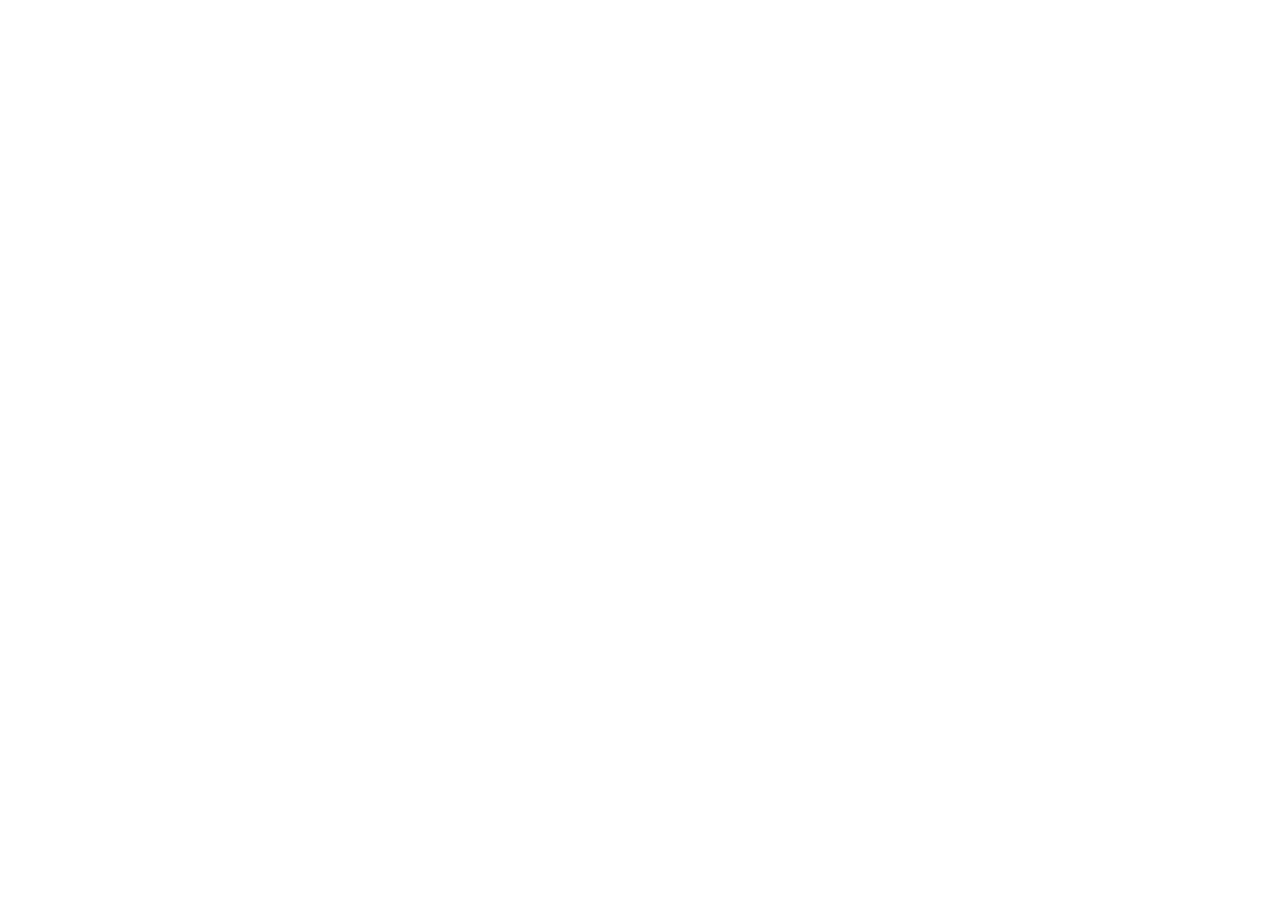
==== index.html @ 39fc7c03 "new site - phase 1" ====
<!DOCTYPE html>
<html>
<head>
  <!--
    If you are serving your web app in a path other than the root, change the
    href value below to reflect the base path you are serving from.

    The path provided below has to start and end with a slash "/" in order for
    it to work correctly.

    For more details:
    * https://developer.mozilla.org/en-US/docs/Web/HTML/Element/base

    This is a placeholder for base href that will be replaced by the value of
    the `--base-href` argument provided to `flutter build`.
  -->
  <base href="/">

  <meta charset="UTF-8">
  <meta content="IE=Edge" http-equiv="X-UA-Compatible">
  <meta name="description" content="A new Flutter project.">

  <!-- iOS meta tags & icons -->
  <meta name="apple-mobile-web-app-capable" content="yes">
  <meta name="apple-mobile-web-app-status-bar-style" content="black">
  <meta name="apple-mobile-web-app-title" content="portfolio_web">
  <link rel="apple-touch-icon" href="icons/Icon-192.png">

  <!-- Favicon -->
  <link rel="icon" type="image/png" href="favicon.png"/>

  <title>portfolio_web</title>
  <link rel="manifest" href="manifest.json">
</head>
<body>
  <script src="flutter_bootstrap.js" async></script>
</body>
</html>
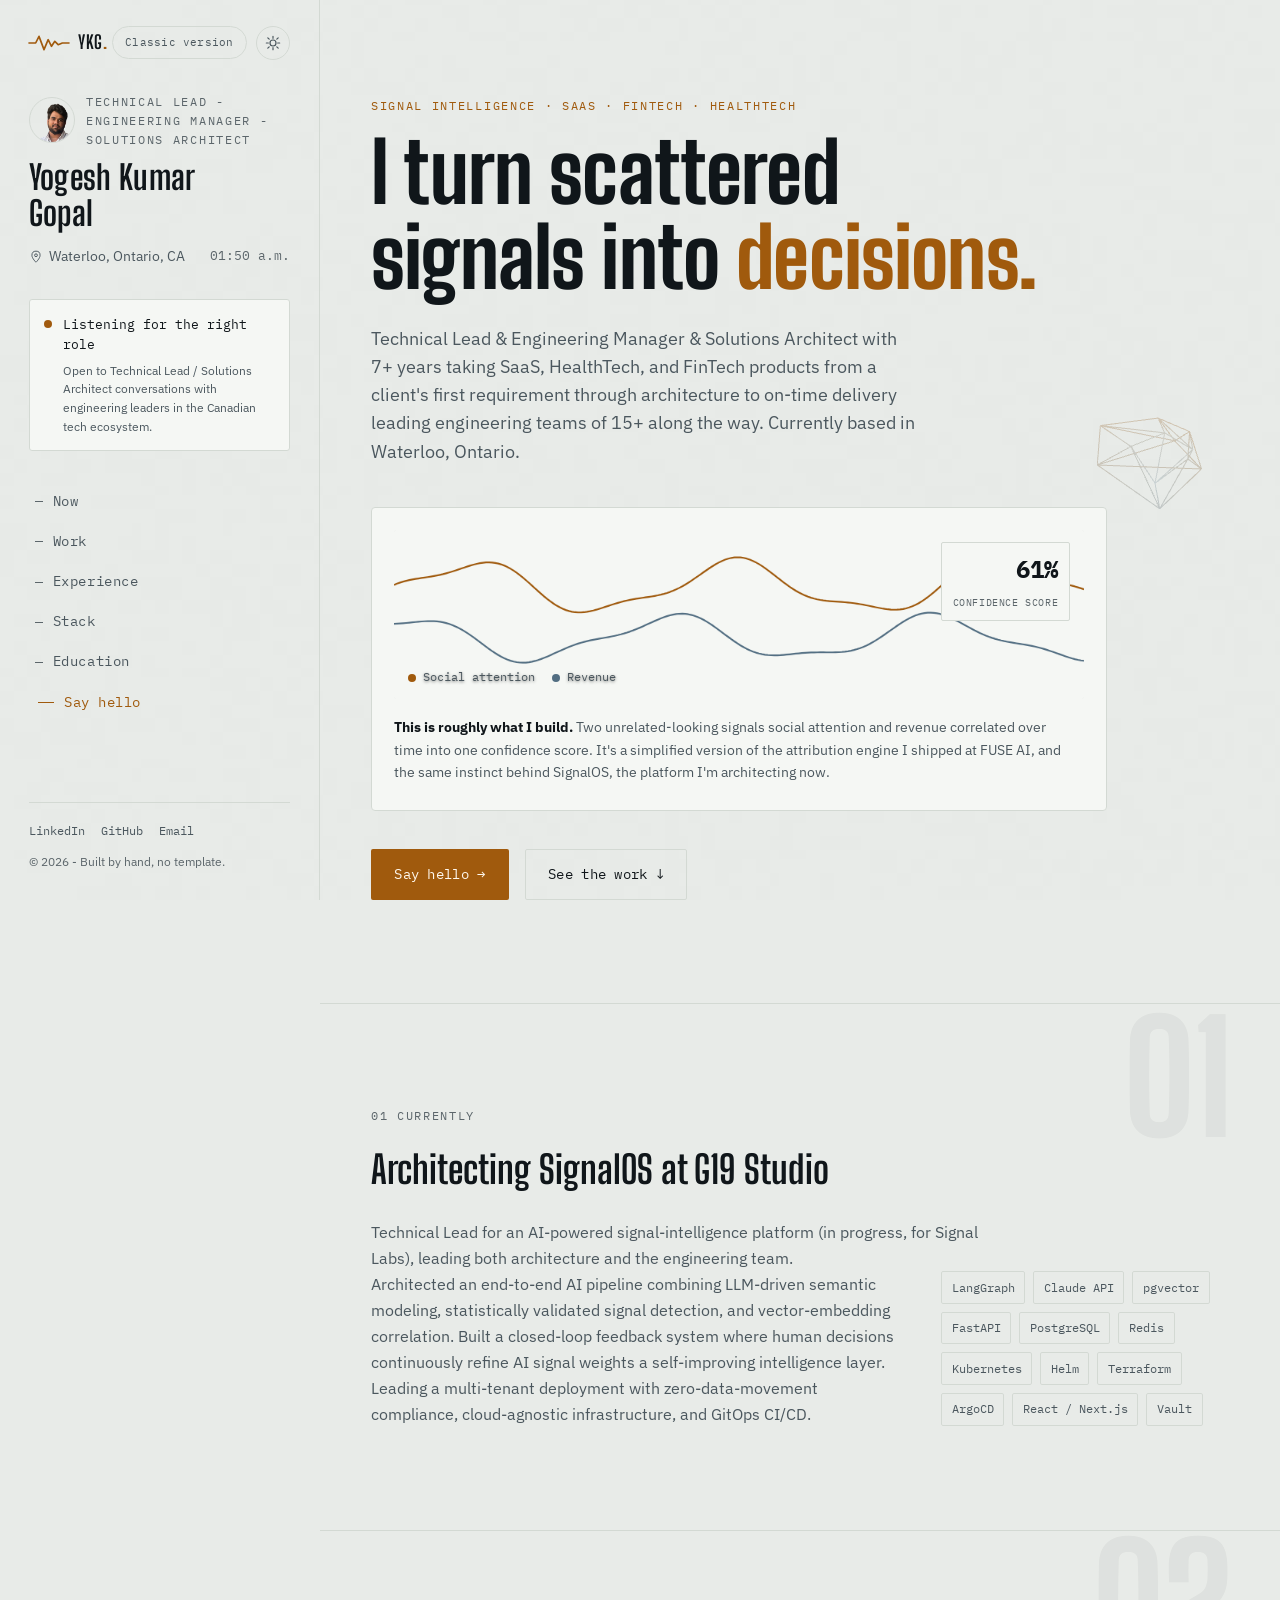
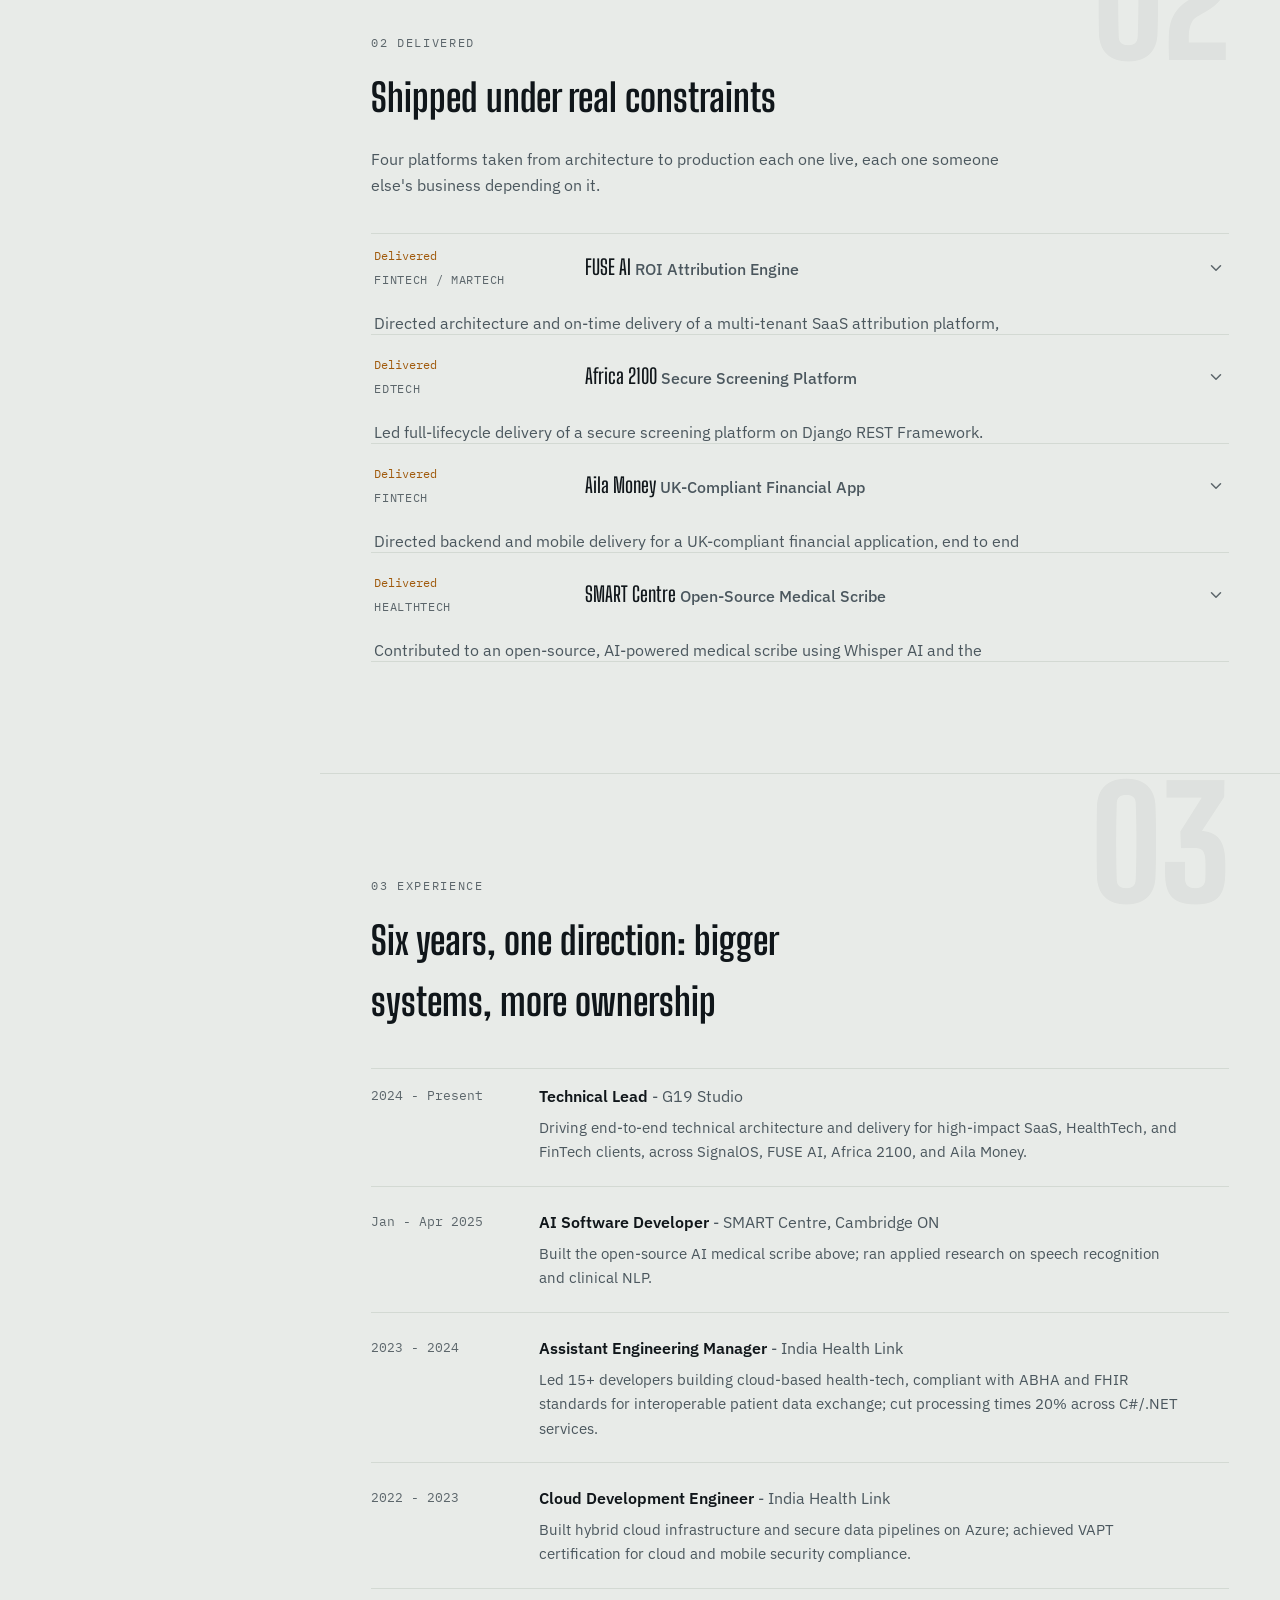
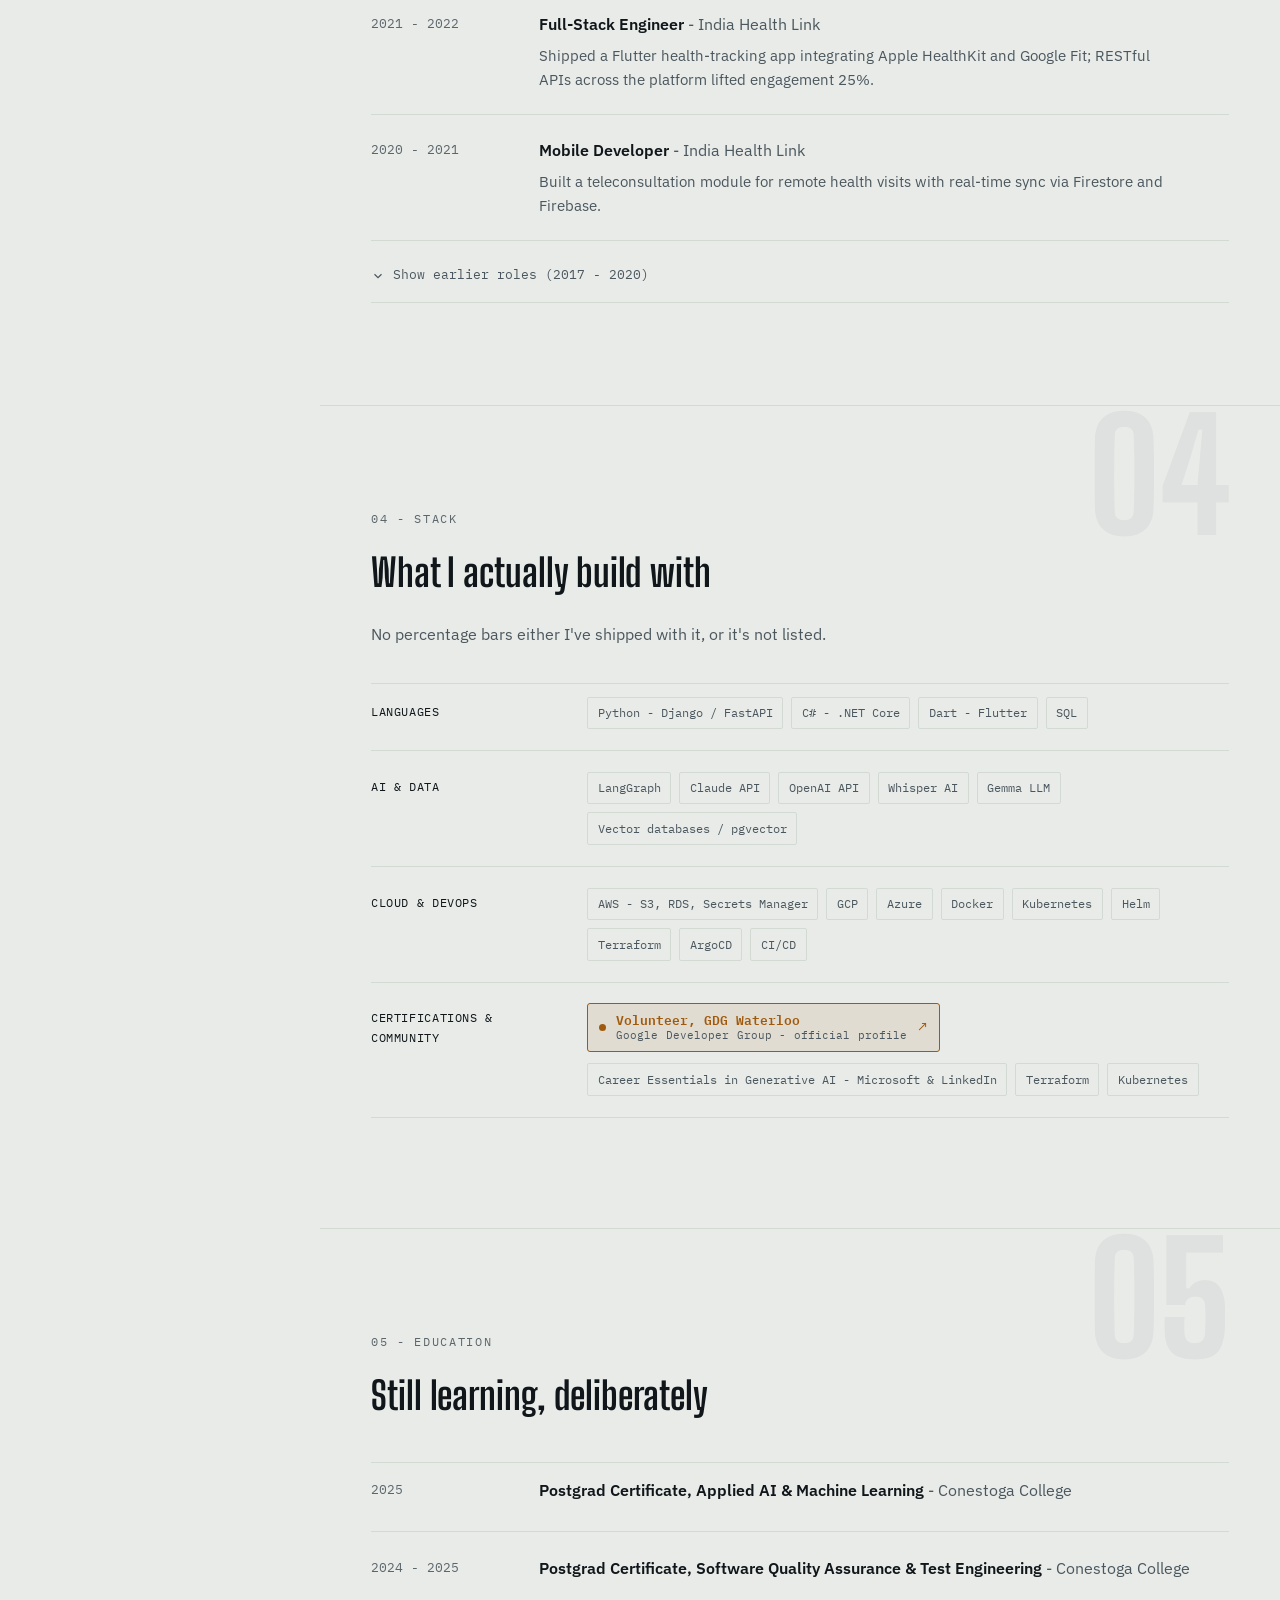
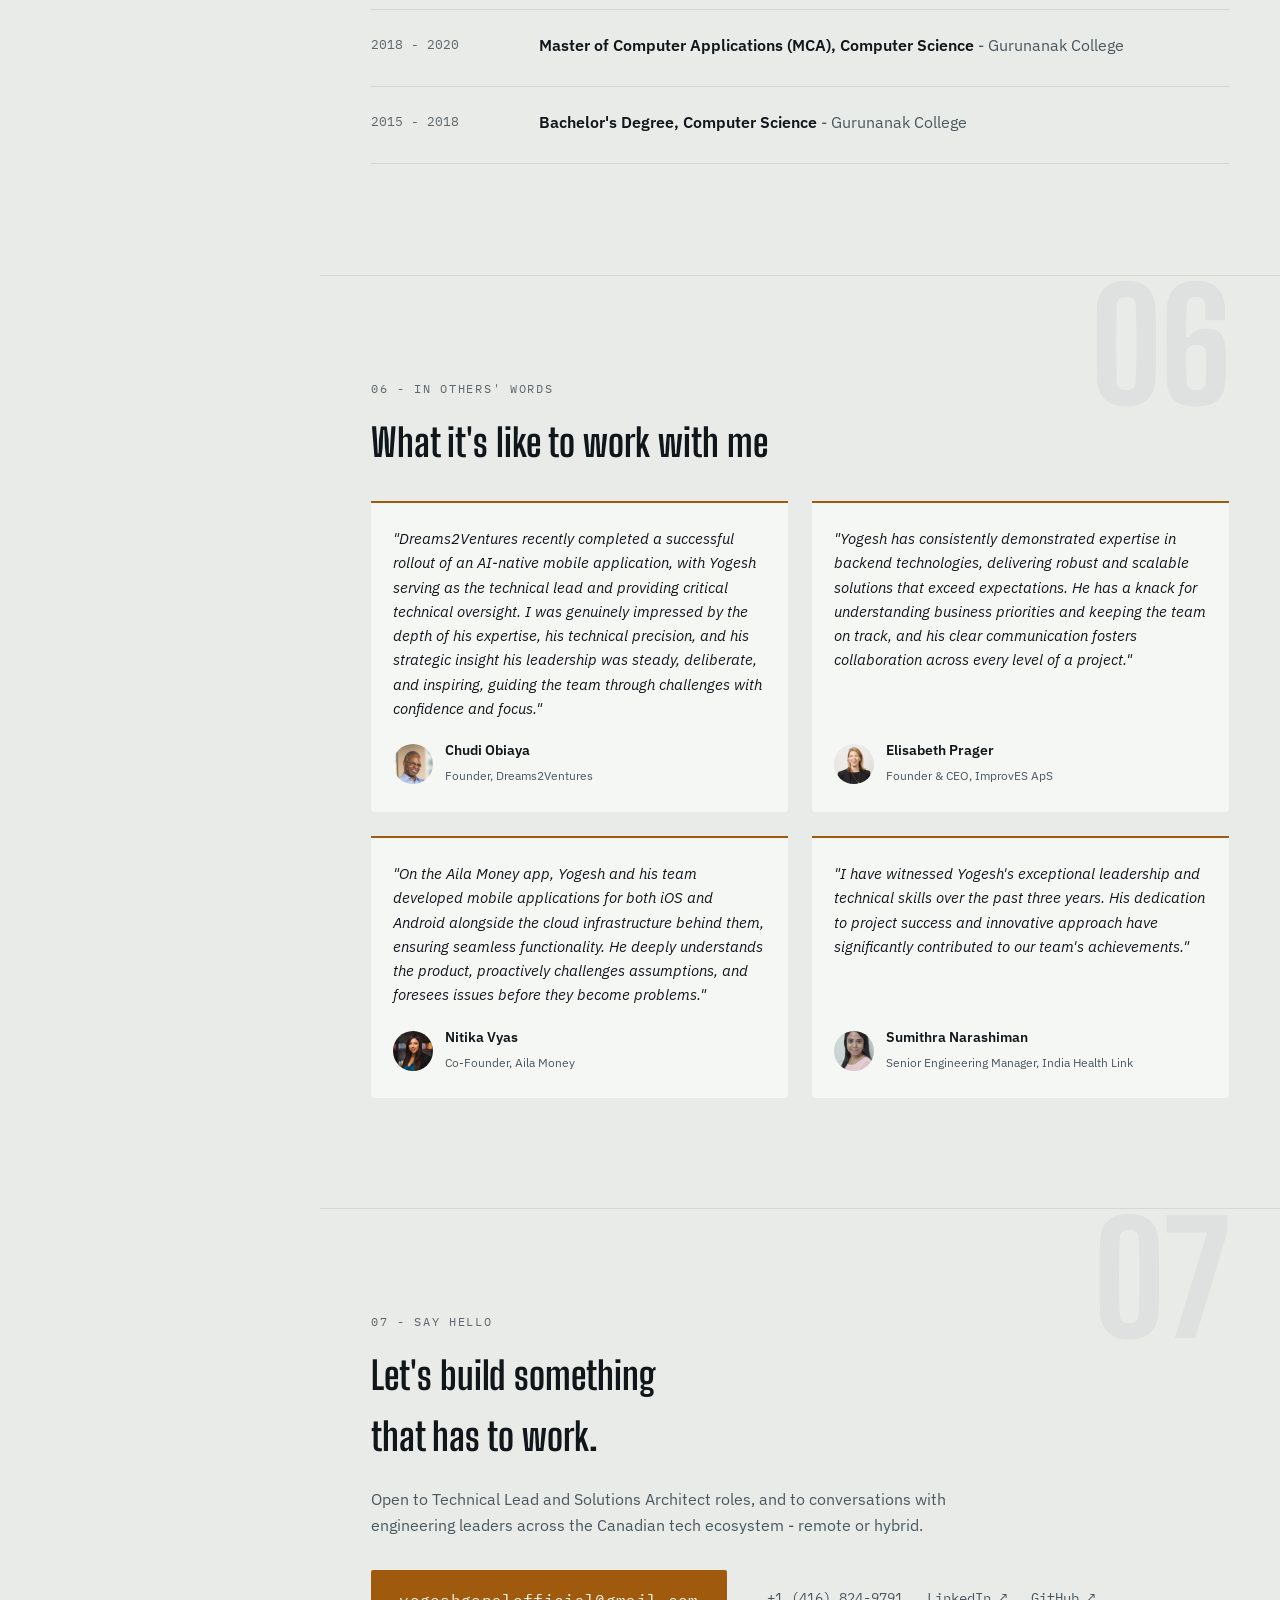
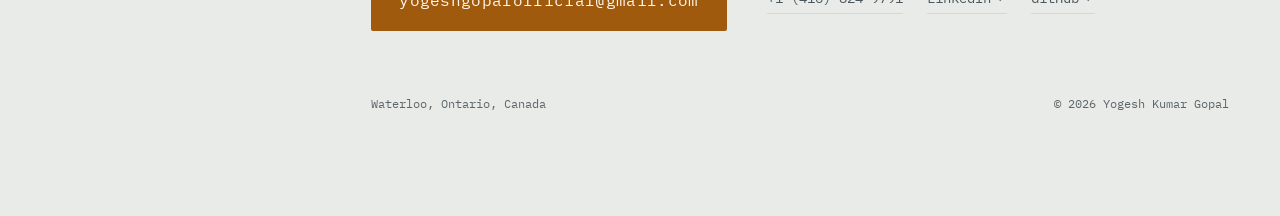
==== commit 2fa73d9b: "Add new hand-built design as the homepage, move Flutter app to /legacy-flutter-app/ The new static H" ====
--- a/index.html
+++ b/index.html
@@ -1,38 +1,464 @@
 <!DOCTYPE html>
-<html>
+<html lang="en">
 <head>
-  <!--
-    If you are serving your web app in a path other than the root, change the
-    href value below to reflect the base path you are serving from.
-
-    The path provided below has to start and end with a slash "/" in order for
-    it to work correctly.
-
-    For more details:
-    * https://developer.mozilla.org/en-US/docs/Web/HTML/Element/base
-
-    This is a placeholder for base href that will be replaced by the value of
-    the `--base-href` argument provided to `flutter build`.
-  -->
-  <base href="/">
-
-  <meta charset="UTF-8">
-  <meta content="IE=Edge" http-equiv="X-UA-Compatible">
-  <meta name="description" content="A new Flutter project.">
-
-  <!-- iOS meta tags & icons -->
-  <meta name="apple-mobile-web-app-capable" content="yes">
-  <meta name="apple-mobile-web-app-status-bar-style" content="black">
-  <meta name="apple-mobile-web-app-title" content="portfolio_web">
-  <link rel="apple-touch-icon" href="icons/Icon-192.png">
-
-  <!-- Favicon -->
-  <link rel="icon" type="image/png" href="favicon.png"/>
-
-  <title>portfolio_web</title>
-  <link rel="manifest" href="manifest.json">
+<meta charset="UTF-8">
+<meta name="viewport" content="width=device-width, initial-scale=1.0">
+<title>Yogesh Kumar Gopal - Technical Lead &amp; Engineering Manager &amp; Solutions Architect</title>
+<meta name="description" content="Technical Lead &amp; Solutions Architect building AI-native SaaS, HealthTech, and FinTech platforms. Based in Waterloo, Ontario.">
+<link rel="icon" href="img/favicon.svg" type="image/svg+xml">
+<link rel="preconnect" href="https://fonts.googleapis.com">
+<link rel="preconnect" href="https://fonts.gstatic.com" crossorigin>
+<link href="https://fonts.googleapis.com/css2?family=Big+Shoulders+Display:wght@500;600;700;800;900&family=IBM+Plex+Mono:wght@400;500;600&family=IBM+Plex+Sans:ital,wght@0,400;0,500;0,600;0,700;1,400&display=swap" rel="stylesheet">
+<link rel="stylesheet" href="css/styles.css?v=10">
+<script>document.documentElement.classList.add("js");</script>
 </head>
 <body>
-  <script src="flutter_bootstrap.js" async></script>
+
+<a class="skip-link" href="#main">Skip to content</a>
+
+<canvas id="grainCanvas" aria-hidden="true"></canvas>
+
+<div class="app">
+
+  <!-- ============ RAIL / SIDEBAR NAV ============ -->
+  <header class="rail" id="rail">
+    <div class="rail-top">
+      <a class="rail-mark" href="#hero" aria-label="Back to top">
+        <svg class="rail-mark-wave" viewBox="0 0 48 24" aria-hidden="true">
+          <path d="M0 12 H8 L12 4 L18 20 L23 8 L27 16 L31 10 L35 14 L40 12 H48" />
+        </svg>
+        <span class="rail-mark-text">YKG<span class="dot">.</span></span>
+      </a>
+      <div class="rail-top-controls">
+        <a class="version-link" href="/legacy-flutter-app/" title="View the original Flutter version of this site">Classic version</a>
+        <button class="theme-toggle" id="themeToggle" type="button" aria-label="Toggle color theme" aria-pressed="false">
+          <svg viewBox="0 0 24 24" class="icon-sun" aria-hidden="true"><circle cx="12" cy="12" r="4.5"/><path d="M12 2v3M12 19v3M4.2 4.2l2.1 2.1M17.7 17.7l2.1 2.1M2 12h3M19 12h3M4.2 19.8l2.1-2.1M17.7 6.3l2.1-2.1"/></svg>
+          <svg viewBox="0 0 24 24" class="icon-moon" aria-hidden="true"><path d="M20 14.5A8.5 8.5 0 1 1 9.5 4a7 7 0 0 0 10.5 10.5Z"/></svg>
+        </button>
+      </div>
+    </div>
+
+    <div class="rail-id">
+      <div class="rail-id-top">
+        <img class="rail-photo" src="img/yogesh.webp" width="64" height="64" alt="Yogesh Kumar Gopal" loading="eager">
+        <p class="eyebrow">Technical Lead - Engineering Manager - Solutions Architect</p>
+      </div>
+      <h1 class="rail-name">Yogesh Kumar<br>Gopal</h1>
+      <p class="rail-loc">
+        <svg viewBox="0 0 24 24" aria-hidden="true"><path d="M12 21s7-6.6 7-12a7 7 0 1 0-14 0c0 5.4 7 12 7 12Z"/><circle cx="12" cy="9" r="2.4"/></svg>
+        Waterloo, Ontario, CA
+        <span class="rail-clock" id="railClock" aria-label="Local time in Waterloo">--:--</span>
+      </p>
+    </div>
+
+    <div class="rail-status">
+      <span class="status-dot" aria-hidden="true"></span>
+      <div>
+        <p class="status-line">Listening for the right role</p>
+        <p class="status-sub">Open to Technical Lead / Solutions Architect conversations with engineering leaders in the Canadian tech ecosystem.</p>
+      </div>
+    </div>
+
+    <nav class="rail-nav" aria-label="Section navigation">
+      <ul>
+        <li><a href="#now" data-nav>Now</a></li>
+        <li><a href="#work" data-nav>Work</a></li>
+        <li><a href="#experience" data-nav>Experience</a></li>
+        <li><a href="#stack" data-nav>Stack</a></li>
+        <li><a href="#education" data-nav>Education</a></li>
+        <li><a href="#contact" data-nav>Say hello</a></li>
+      </ul>
+    </nav>
+
+    <div class="rail-foot">
+      <div class="rail-links">
+        <a href="https://www.linkedin.com/in/yogeshkumar333/" target="_blank" rel="noopener">LinkedIn</a>
+        <a href="https://github.com/Yogesh-333" target="_blank" rel="noopener">GitHub</a>
+        <a href="mailto:yogeshgopalofficial@gmail.com">Email</a>
+      </div>
+      <p class="rail-copy">© 2026 - Built by hand, no template.</p>
+    </div>
+  </header>
+
+  <!-- ============ MAIN ============ -->
+  <main id="main">
+
+    <!-- HERO -->
+    <section class="section hero" id="hero">
+      <p class="eyebrow eyebrow--accent" data-reveal>Signal Intelligence · SaaS · FinTech · HealthTech</p>
+      <h2 class="hero-title" data-reveal>I turn scattered<br>signals into <span class="accent-underline">decisions.</span></h2>
+      <p class="hero-lede" data-reveal>
+        Technical Lead &amp; Engineering Manager &amp; Solutions Architect with 7+ years taking SaaS, HealthTech, and FinTech products from a
+        client's first requirement through architecture to on-time delivery leading engineering teams of 15+
+        along the way. Currently based in Waterloo, Ontario.
+      </p>
+
+      <div class="hero-demo" data-reveal>
+        <div class="hero-demo-visual">
+          <canvas id="signalCanvas" width="900" height="220" role="img"
+            aria-label="Animated 3D visualization of two correlated signal fields converging into a confidence score, illustrating attribution modeling"></canvas>
+          <div class="hero-demo-legend">
+            <span><i class="demo-dot demo-dot--amber"></i>Social attention</span>
+            <span><i class="demo-dot demo-dot--slate"></i>Revenue</span>
+          </div>
+          <div class="hero-demo-score">
+            <span id="scoreValue">%</span>
+            <small>Confidence score</small>
+          </div>
+        </div>
+        <div class="hero-demo-caption">
+          <p><strong>This is roughly what I build.</strong> Two unrelated-looking signals social attention and
+          revenue correlated over time into one confidence score. It's a simplified version of the attribution
+          engine I shipped at FUSE AI, and the same instinct behind SignalOS, the platform I'm architecting now.</p>
+        </div>
+      </div>
+
+      <div class="hero-cta" data-reveal>
+        <a class="btn btn--primary" href="mailto:yogeshgopalofficial@gmail.com">Say hello →</a>
+        <a class="btn btn--ghost" href="#work">See the work ↓</a>
+      </div>
+    </section>
+
+    <!-- NOW -->
+    <section class="section" id="now">
+      <span class="section-mark" aria-hidden="true">01</span>
+      <p class="eyebrow" data-reveal>01 Currently</p>
+      <h3 class="section-title" data-reveal>Architecting SignalOS at G19&nbsp;Studio</h3>
+      <p class="section-lede" data-reveal>
+        Technical Lead for an AI-powered signal-intelligence platform (in progress, for Signal Labs), leading both
+        architecture and the engineering team.
+      </p>
+      <div class="now-grid">
+        <p class="now-copy" data-reveal>
+          Architected an end-to-end AI pipeline combining LLM-driven semantic modeling, statistically validated
+          signal detection, and vector-embedding correlation. Built a closed-loop feedback system where human
+          decisions continuously refine AI signal weights a self-improving intelligence layer. Leading a
+          multi-tenant deployment with zero-data-movement compliance, cloud-agnostic infrastructure, and GitOps CI/CD.
+        </p>
+        <ul class="tag-row" data-reveal aria-label="Technologies used on SignalOS">
+          <li>LangGraph</li><li>Claude API</li><li>pgvector</li><li>FastAPI</li><li>PostgreSQL</li>
+          <li>Redis</li><li>Kubernetes</li><li>Helm</li><li>Terraform</li><li>ArgoCD</li><li>React / Next.js</li><li>Vault</li>
+        </ul>
+      </div>
+    </section>
+
+    <!-- WORK -->
+    <section class="section" id="work">
+      <span class="section-mark" aria-hidden="true">02</span>
+      <p class="eyebrow" data-reveal>02 Delivered</p>
+      <h3 class="section-title" data-reveal>Shipped under real constraints</h3>
+      <p class="section-lede" data-reveal>Four platforms taken from architecture to production each one live, each one someone else's business depending on it.</p>
+
+      <div class="dossier" id="dossier">
+
+        <article class="dossier-row" data-reveal>
+          <button class="dossier-head" aria-expanded="false">
+            <span class="dossier-meta">
+              <span class="dossier-status dossier-status--done">Delivered</span>
+              <span class="dossier-domain">FinTech / MarTech</span>
+            </span>
+            <span class="dossier-name">FUSE AI <span class="dossier-sub"> ROI Attribution Engine</span></span>
+            <svg class="dossier-chev" viewBox="0 0 24 24" aria-hidden="true"><path d="M6 9l6 6 6-6"/></svg>
+          </button>
+          <div class="dossier-body"><div class="dossier-body-inner">
+            <p>Directed architecture and on-time delivery of a multi-tenant SaaS attribution platform, navigating
+            multiple architectural pivots to launch on a committed timeline. Engineered a proprietary
+            <strong>Confidence Score</strong> algorithm synthesizing time correlation and UTM evidence to solve
+            fintech's "dark social" attribution problem connecting TikTok/Instagram activity to GA4 revenue data.
+            Built async pipelines for real-time revenue tracking.</p>
+            <ul class="tag-row tag-row--sm">
+              <li>Django</li><li>React</li><li>AWS</li><li>GCP</li><li>Celery</li><li>Redis</li><li>GA4 Data API</li>
+            </ul>
+          </div></div>
+        </article>
+
+        <article class="dossier-row" data-reveal>
+          <button class="dossier-head" aria-expanded="false">
+            <span class="dossier-meta">
+              <span class="dossier-status dossier-status--done">Delivered</span>
+              <span class="dossier-domain">EdTech</span>
+            </span>
+            <span class="dossier-name">Africa 2100 <span class="dossier-sub"> Secure Screening Platform</span></span>
+            <svg class="dossier-chev" viewBox="0 0 24 24" aria-hidden="true"><path d="M6 9l6 6 6-6"/></svg>
+          </button>
+          <div class="dossier-body"><div class="dossier-body-inner">
+            <p>Led full-lifecycle delivery of a secure screening platform on Django REST Framework. Implemented
+            JWT/OTP authentication and AWS Secrets Manager for credential handling, and integrated OpenAI Whisper
+            and AWS Polly into automated transcription and grading pipelines plus payment integration via Stripe.</p>
+            <ul class="tag-row tag-row--sm">
+              <li>Django REST</li><li>Stripe</li><li>OpenAI Whisper</li><li>AWS Polly</li><li>AWS Secrets Manager</li>
+            </ul>
+          </div></div>
+        </article>
+
+        <article class="dossier-row" data-reveal>
+          <button class="dossier-head" aria-expanded="false">
+            <span class="dossier-meta">
+              <span class="dossier-status dossier-status--done">Delivered</span>
+              <span class="dossier-domain">FinTech</span>
+            </span>
+            <span class="dossier-name">Aila Money <span class="dossier-sub"> UK-Compliant Financial App</span></span>
+            <svg class="dossier-chev" viewBox="0 0 24 24" aria-hidden="true"><path d="M6 9l6 6 6-6"/></svg>
+          </button>
+          <div class="dossier-body"><div class="dossier-body-inner">
+            <p>Directed backend and mobile delivery for a UK-compliant financial application, end to end bank-grade
+            security, cross-platform performance, and a Flutter client shipped on optimized AWS infrastructure for
+            both iOS and Android.</p>
+            <ul class="tag-row tag-row--sm">
+              <li>Flutter</li><li>AWS</li><li>Cross-platform</li><li>UK compliance</li>
+            </ul>
+          </div></div>
+        </article>
+
+        <article class="dossier-row" data-reveal>
+          <button class="dossier-head" aria-expanded="false">
+            <span class="dossier-meta">
+              <span class="dossier-status dossier-status--done">Delivered</span>
+              <span class="dossier-domain">HealthTech</span>
+            </span>
+            <span class="dossier-name">SMART Centre <span class="dossier-sub"> Open-Source Medical Scribe</span></span>
+            <svg class="dossier-chev" viewBox="0 0 24 24" aria-hidden="true"><path d="M6 9l6 6 6-6"/></svg>
+          </button>
+          <div class="dossier-body"><div class="dossier-body-inner">
+            <p>Contributed to an open-source, AI-powered medical scribe using Whisper AI and the Gemma LLM to
+            automate clinical documentation in SOAP-note format, fine-tuning NLP pipelines for hallucination
+            reduction and local-first data privacy, and integrating with Oscar EMR to streamline physician workflow.</p>
+            <p class="dossier-stat"><span>83%+</span> real-time transcription accuracy in clinical scenarios</p>
+            <ul class="tag-row tag-row--sm">
+              <li>Whisper AI</li><li>Gemma LLM</li><li>Oscar EMR</li><li>NLP</li>
+            </ul>
+          </div></div>
+        </article>
+
+      </div>
+    </section>
+
+    <!-- EXPERIENCE -->
+    <section class="section" id="experience">
+      <span class="section-mark" aria-hidden="true">03</span>
+      <p class="eyebrow" data-reveal>03 Experience</p>
+      <h3 class="section-title" data-reveal>Six years, one direction: bigger systems, more ownership</h3>
+
+      <ol class="ledger" id="ledger">
+        <li class="ledger-row" data-reveal>
+          <span class="ledger-date">2024 - Present</span>
+          <div>
+            <p class="ledger-role">Technical Lead <span class="ledger-org">- G19 Studio</span></p>
+            <p class="ledger-copy">Driving end-to-end technical architecture and delivery for high-impact SaaS, HealthTech, and FinTech clients, across SignalOS, FUSE AI, Africa 2100, and Aila Money.</p>
+          </div>
+        </li>
+        <li class="ledger-row" data-reveal>
+          <span class="ledger-date">Jan - Apr 2025</span>
+          <div>
+            <p class="ledger-role">AI Software Developer <span class="ledger-org">- SMART Centre, Cambridge ON</span></p>
+            <p class="ledger-copy">Built the open-source AI medical scribe above; ran applied research on speech recognition and clinical NLP.</p>
+          </div>
+        </li>
+        <li class="ledger-row" data-reveal>
+          <span class="ledger-date">2023 - 2024</span>
+          <div>
+            <p class="ledger-role">Assistant Engineering Manager <span class="ledger-org">- India Health Link</span></p>
+            <p class="ledger-copy">Led 15+ developers building cloud-based health-tech, compliant with ABHA and FHIR standards for interoperable patient data exchange; cut processing times 20% across C#/.NET services.</p>
+          </div>
+        </li>
+        <li class="ledger-row" data-reveal>
+          <span class="ledger-date">2022 - 2023</span>
+          <div>
+            <p class="ledger-role">Cloud Development Engineer <span class="ledger-org">- India Health Link</span></p>
+            <p class="ledger-copy">Built hybrid cloud infrastructure and secure data pipelines on Azure; achieved VAPT certification for cloud and mobile security compliance.</p>
+          </div>
+        </li>
+        <li class="ledger-row" data-reveal>
+          <span class="ledger-date">2021 - 2022</span>
+          <div>
+            <p class="ledger-role">Full-Stack Engineer <span class="ledger-org">-  India Health Link</span></p>
+            <p class="ledger-copy">Shipped a Flutter health-tracking app integrating Apple HealthKit and Google Fit; RESTful APIs across the platform lifted engagement 25%.</p>
+          </div>
+        </li>
+        <li class="ledger-row" data-reveal>
+          <span class="ledger-date">2020 - 2021</span>
+          <div>
+            <p class="ledger-role">Mobile Developer <span class="ledger-org">- India Health Link</span></p>
+            <p class="ledger-copy">Built a teleconsultation module for remote health visits with real-time sync via Firestore and Firebase.</p>
+          </div>
+        </li>
+
+        <li class="ledger-toggle-row">
+          <button class="ledger-toggle" id="ledgerToggle" aria-expanded="false">
+            <svg viewBox="0 0 24 24" aria-hidden="true"><path d="M6 9l6 6 6-6"/></svg>
+            Show earlier roles (2017 - 2020)
+          </button>
+        </li>
+
+        <li class="ledger-row ledger-row--earlier" data-reveal hidden>
+          <span class="ledger-date">2019 - 2020</span>
+          <div>
+            <p class="ledger-role">Technical Support Product Specialist <span class="ledger-org">- Varnam Solutions</span></p>
+            <p class="ledger-copy">Microsoft product support, Chennai, India.</p>
+          </div>
+        </li>
+        <li class="ledger-row ledger-row--earlier" data-reveal hidden>
+          <span class="ledger-date">2017 - 2018</span>
+          <div>
+            <p class="ledger-role">Web Development Intern <span class="ledger-org">- Elseif Technologies</span></p>
+            <p class="ledger-copy">Web development; scanned production sites for vulnerabilities with Acunetix and Burp Suite and reported findings.</p>
+          </div>
+        </li>
+      </ol>
+    </section>
+
+    <!-- STACK -->
+    <section class="section" id="stack">
+      <span class="section-mark" aria-hidden="true">04</span>
+      <p class="eyebrow" data-reveal>04 - Stack</p>
+      <h3 class="section-title" data-reveal>What I actually build with</h3>
+      <p class="section-lede" data-reveal>No percentage bars either I've shipped with it, or it's not listed.</p>
+
+      <div class="channels">
+        <div class="channel" data-reveal>
+          <p class="channel-label">Languages</p>
+          <ul class="tag-row"><li>Python - Django / FastAPI</li><li>C# - .NET Core</li><li>Dart - Flutter</li><li>SQL</li></ul>
+        </div>
+        <div class="channel" data-reveal>
+          <p class="channel-label">AI &amp; Data</p>
+          <ul class="tag-row"><li>LangGraph</li><li>Claude API</li><li>OpenAI API</li><li>Whisper AI</li><li>Gemma LLM</li><li>Vector databases / pgvector</li></ul>
+        </div>
+        <div class="channel" data-reveal>
+          <p class="channel-label">Cloud &amp; DevOps</p>
+          <ul class="tag-row"><li>AWS - S3, RDS, Secrets Manager</li><li>GCP</li><li>Azure</li><li>Docker</li><li>Kubernetes</li><li>Helm</li><li>Terraform</li><li>ArgoCD</li><li>CI/CD</li></ul>
+        </div>
+        <div class="channel" data-reveal>
+          <p class="channel-label">Certifications &amp; Community</p>
+          <div class="channel-stack">
+            <a class="gdg-badge" href="https://gdg.community.dev/gdg-waterloo/" target="_blank" rel="noopener">
+              <span class="gdg-badge-dot" aria-hidden="true"></span>
+              <span class="gdg-badge-text">Volunteer, GDG Waterloo <span class="gdg-badge-sub">Google Developer Group - official profile</span></span>
+              <span class="gdg-badge-arrow" aria-hidden="true">↗</span>
+            </a>
+            <ul class="tag-row"><li>Career Essentials in Generative AI - Microsoft &amp; LinkedIn</li><li>Terraform</li><li>Kubernetes</li></ul>
+          </div>
+        </div>
+      </div>
+    </section>
+
+    <!-- EDUCATION -->
+    <section class="section" id="education">
+      <span class="section-mark" aria-hidden="true">05</span>
+      <p class="eyebrow" data-reveal>05 - Education</p>
+      <h3 class="section-title" data-reveal>Still learning, deliberately</h3>
+
+      <ol class="ledger">
+        <li class="ledger-row" data-reveal>
+          <span class="ledger-date">2025</span>
+          <div>
+            <p class="ledger-role">Postgrad Certificate, Applied AI &amp; Machine Learning <span class="ledger-org">- Conestoga College</span></p>
+          </div>
+        </li>
+        <li class="ledger-row" data-reveal>
+          <span class="ledger-date">2024 - 2025</span>
+          <div>
+            <p class="ledger-role">Postgrad Certificate, Software Quality Assurance &amp; Test Engineering <span class="ledger-org">- Conestoga College</span></p>
+          </div>
+        </li>
+        <li class="ledger-row" data-reveal>
+          <span class="ledger-date">2018 - 2020</span>
+          <div>
+            <p class="ledger-role">Master of Computer Applications (MCA), Computer Science <span class="ledger-org">- Gurunanak College</span></p>
+          </div>
+        </li>
+        <li class="ledger-row" data-reveal>
+          <span class="ledger-date">2015 - 2018</span>
+          <div>
+            <p class="ledger-role">Bachelor's Degree, Computer Science <span class="ledger-org">- Gurunanak College</span></p>
+          </div>
+        </li>
+      </ol>
+    </section>
+
+    <!-- TESTIMONIALS -->
+    <section class="section" id="testimonials">
+      <span class="section-mark" aria-hidden="true">06</span>
+      <p class="eyebrow" data-reveal>06 - In others' words</p>
+      <h3 class="section-title" data-reveal>What it's like to work with me</h3>
+
+      <div class="quotes">
+        <blockquote class="quote" data-reveal>
+          <p>"Dreams2Ventures recently completed a successful rollout of an AI-native mobile application, with
+          Yogesh serving as the technical lead and providing critical technical oversight. I was genuinely impressed
+          by the depth of his expertise, his technical precision, and his strategic insight his leadership was
+          steady, deliberate, and inspiring, guiding the team through challenges with confidence and focus."</p>
+          <footer>
+            <img src="img/chudi-obiaya.webp" alt="" width="44" height="44" loading="lazy">
+            <div><cite>Chudi Obiaya</cite><span>Founder, Dreams2Ventures</span></div>
+          </footer>
+        </blockquote>
+
+        <blockquote class="quote" data-reveal>
+          <p>"Yogesh has consistently demonstrated expertise in backend technologies, delivering robust and scalable
+          solutions that exceed expectations. He has a knack for understanding business priorities and keeping the
+          team on track, and his clear communication fosters collaboration across every level of a project."</p>
+          <footer>
+            <img src="img/elisabeth-prager.webp" alt="" width="44" height="44" loading="lazy">
+            <div><cite>Elisabeth Prager</cite><span>Founder &amp; CEO, ImprovES ApS</span></div>
+          </footer>
+        </blockquote>
+
+        <blockquote class="quote" data-reveal>
+          <p>"On the Aila Money app, Yogesh and his team developed mobile applications for both iOS and Android
+          alongside the cloud infrastructure behind them, ensuring seamless functionality. He deeply understands the
+          product, proactively challenges assumptions, and foresees issues before they become problems."</p>
+          <footer>
+            <img src="img/nitika-vyas.webp" alt="" width="44" height="44" loading="lazy">
+            <div><cite>Nitika Vyas</cite><span>Co-Founder, Aila Money</span></div>
+          </footer>
+        </blockquote>
+
+        <blockquote class="quote" data-reveal>
+          <p>"I have witnessed Yogesh's exceptional leadership and technical skills over the past three years. His
+          dedication to project success and innovative approach have significantly contributed to our team's
+          achievements."</p>
+          <footer>
+            <img src="img/sumithra.webp" alt="" width="44" height="44" loading="lazy">
+            <div><cite>Sumithra Narashiman</cite><span>Senior Engineering Manager, India Health Link</span></div>
+          </footer>
+        </blockquote>
+
+        
+      </div>
+    </section>
+
+    <!-- CONTACT -->
+    <footer class="section contact" id="contact">
+      <span class="section-mark" aria-hidden="true">07</span>
+      <p class="eyebrow" data-reveal>07 - Say hello</p>
+      <h3 class="section-title" data-reveal>Let's build something that has to work.</h3>
+      <p class="section-lede" data-reveal>
+        Open to Technical Lead and Solutions Architect roles, and to conversations with engineering leaders across
+        the Canadian tech ecosystem - remote or hybrid.
+      </p>
+
+      <div class="contact-grid" data-reveal>
+        <a class="btn btn--primary btn--lg" href="mailto:yogeshgopalofficial@gmail.com">yogeshgopalofficial@gmail.com</a>
+        <div class="contact-links">
+          <a href="tel:+14168249791">+1 (416) 824-9791</a>
+          <a href="https://www.linkedin.com/in/yogeshkumar333/" target="_blank" rel="noopener">LinkedIn ↗</a>
+          <a href="https://github.com/Yogesh-333" target="_blank" rel="noopener">GitHub ↗</a>
+        </div>
+      </div>
+
+      <div class="contact-foot">
+        <span>Waterloo, Ontario, Canada</span>
+        <span>© 2026 Yogesh Kumar Gopal</span>
+      </div>
+    </footer>
+
+  </main>
+</div>
+
+<div class="signal-float" aria-hidden="true">
+  <canvas id="signalFloatCanvas" width="200" height="200" role="presentation"></canvas>
+</div>
+
+<script src="js/main.js?v=9"></script>
 </body>
 </html>
--- a/css/styles.css
+++ b/css/styles.css
@@ -0,0 +1,892 @@
+/* ==========================================================================
+   Yogesh Kumar Gopal — portfolio
+   Design system: "instrument panel" — a signal-intelligence engineer's site.
+   ========================================================================== */
+
+/* ---- Tokens : dark palette is the default (bare :root) ---- */
+:root {
+  --bg: #0A0D10;
+  --bg-raised: #10151B;
+  --surface: #141A20;
+  --border: #232B32;
+  --text: #EDEFEA;
+  --text-muted: #8B98A0;
+  --text-faint: #6B7680;
+  --accent: #E7A23C;
+  --accent-strong: #F4B65A;
+  --accent-ink: #201404;
+  --trace: #6E8CA6;
+  --trace-strong: #9FB8CC;
+  --danger: #D9704F;
+  --shadow: rgba(0, 0, 0, 0.45);
+  --grain-opacity: 0.05;
+
+  --font-display: "Big Shoulders Display", "Arial Narrow", sans-serif;
+  --font-body: "IBM Plex Sans", -apple-system, "Segoe UI", sans-serif;
+  --font-mono: "IBM Plex Mono", "SFMono-Regular", Consolas, monospace;
+
+  --rail-w: 320px;
+  --gutter: clamp(1.5rem, 4vw, 3.5rem);
+  --measure: 40rem;
+  --ease: cubic-bezier(0.22, 0.61, 0.36, 1);
+}
+
+@media (prefers-color-scheme: light) {
+  :root:not([data-theme="dark"]) {
+    --bg: #E8EBE8;
+    --bg-raised: #F5F7F4;
+    --surface: #FFFFFF;
+    --border: #D3D9D3;
+    --text: #10161A;
+    --text-muted: #4B575E;
+    --text-faint: #5C666B;
+    --accent: #A05A0D;
+    --accent-strong: #874A09;
+    --accent-ink: #FFF8EE;
+    --trace: #526E82;
+    --trace-strong: #35505F;
+    --danger: #B14A2C;
+    --shadow: rgba(20, 24, 22, 0.12);
+    --grain-opacity: 0.035;
+  }
+}
+
+:root[data-theme="light"] {
+  --bg: #E8EBE8;
+  --bg-raised: #F5F7F4;
+  --surface: #FFFFFF;
+  --border: #D3D9D3;
+  --text: #10161A;
+  --text-muted: #4B575E;
+  --text-faint: #5C666B;
+  --accent: #A05A0D;
+  --accent-strong: #874A09;
+  --accent-ink: #FFF8EE;
+  --trace: #526E82;
+  --trace-strong: #35505F;
+  --danger: #B14A2C;
+  --shadow: rgba(20, 24, 22, 0.12);
+  --grain-opacity: 0.035;
+}
+
+:root[data-theme="dark"] {
+  --bg: #0A0D10;
+  --bg-raised: #10151B;
+  --surface: #141A20;
+  --border: #232B32;
+  --text: #EDEFEA;
+  --text-muted: #8B98A0;
+  --text-faint: #6B7680;
+  --accent: #E7A23C;
+  --accent-strong: #F4B65A;
+  --accent-ink: #201404;
+  --trace: #6E8CA6;
+  --trace-strong: #9FB8CC;
+  --danger: #D9704F;
+  --shadow: rgba(0, 0, 0, 0.45);
+  --grain-opacity: 0.05;
+}
+
+/* ---- Reset ---- */
+* { box-sizing: border-box; }
+html { color-scheme: light dark; }
+body {
+  margin: 0;
+  background: var(--bg);
+  color: var(--text);
+  font-family: var(--font-body);
+  font-size: 16px;
+  line-height: 1.6;
+  -webkit-font-smoothing: antialiased;
+  position: relative;
+}
+/* Static SVG-noise fallback — used until (or unless) the WebGL grain canvas
+   below successfully initializes. */
+body::before {
+  content: "";
+  position: fixed;
+  inset: 0;
+  z-index: 0;
+  pointer-events: none;
+  opacity: var(--grain-opacity);
+  mix-blend-mode: overlay;
+  background-image: url("data:image/svg+xml,%3Csvg xmlns='http://www.w3.org/2000/svg' width='120' height='120'%3E%3Cfilter id='n'%3E%3CfeTurbulence type='fractalNoise' baseFrequency='0.9' numOctaves='2' stitchTiles='stitch'/%3E%3C/filter%3E%3Crect width='100%25' height='100%25' filter='url(%23n)'/%3E%3C/svg%3E");
+}
+html.has-webgl-grain body::before { display: none; }
+
+/* Ambient WebGL "signal static" — a chunky, slowly-drifting noise field,
+   standing in for the usual gradient-blob hero. Purely atmospheric. */
+#grainCanvas {
+  position: fixed;
+  inset: 0;
+  z-index: 0;
+  width: 100%;
+  height: 100%;
+  pointer-events: none;
+  opacity: 0;
+  mix-blend-mode: overlay;
+  image-rendering: pixelated;
+  transition: opacity 1.2s var(--ease);
+}
+html.has-webgl-grain #grainCanvas { opacity: var(--grain-opacity); }
+img { max-width: 100%; display: block; }
+a { color: inherit; text-decoration: none; }
+ul, ol { margin: 0; padding: 0; list-style: none; }
+p { margin: 0; }
+h1, h2, h3, h4 { margin: 0; text-wrap: balance; }
+button { font: inherit; color: inherit; background: none; border: none; cursor: pointer; }
+svg { display: block; }
+
+:focus-visible {
+  outline: 2px solid var(--accent);
+  outline-offset: 3px;
+  border-radius: 2px;
+}
+
+.skip-link {
+  position: absolute;
+  left: -999px;
+  top: 0;
+  background: var(--accent);
+  color: var(--accent-ink);
+  padding: 0.6rem 1rem;
+  z-index: 100;
+  font-family: var(--font-mono);
+  font-size: 0.85rem;
+}
+.skip-link:focus { left: 0.5rem; top: 0.5rem; }
+
+@media (prefers-reduced-motion: reduce) {
+  *, *::before, *::after {
+    animation-duration: 0.001ms !important;
+    animation-iteration-count: 1 !important;
+    transition-duration: 0.001ms !important;
+    scroll-behavior: auto !important;
+  }
+}
+
+/* ---- Type helpers ---- */
+.eyebrow {
+  font-family: var(--font-mono);
+  font-size: 0.75rem;
+  letter-spacing: 0.14em;
+  text-transform: uppercase;
+  color: var(--text-faint);
+  margin: 0 0 0.9rem;
+}
+.eyebrow--accent { color: var(--accent); }
+
+.accent-underline {
+  color: var(--accent);
+  position: relative;
+}
+
+/* ---- Layout shell ---- */
+.app {
+  position: relative;
+  z-index: 1;
+  display: grid;
+  grid-template-columns: var(--rail-w) minmax(0, 1fr);
+  min-height: 100vh;
+}
+
+/* ---- RAIL ---- */
+.rail {
+  position: sticky;
+  top: 0;
+  height: 100vh;
+  border-right: 1px solid var(--border);
+  padding: 1.6rem 1.8rem 1.8rem;
+  display: flex;
+  flex-direction: column;
+  gap: 2rem;
+  overflow-y: auto;
+}
+.rail-top {
+  display: flex;
+  align-items: center;
+  justify-content: space-between;
+}
+.rail-mark {
+  display: flex;
+  align-items: center;
+  gap: 0.6rem;
+}
+.rail-mark-wave {
+  width: 40px;
+  height: 20px;
+  overflow: visible;
+}
+.rail-mark-wave path {
+  fill: none;
+  stroke: var(--accent);
+  stroke-width: 2;
+  stroke-linecap: round;
+  stroke-linejoin: round;
+}
+.rail-mark-text {
+  font-family: var(--font-display);
+  font-weight: 700;
+  font-size: 1.15rem;
+  letter-spacing: 0.02em;
+}
+.rail-mark-text .dot { color: var(--accent); }
+
+.rail-top-controls {
+  display: flex;
+  align-items: center;
+  gap: 0.6rem;
+}
+/* Link over to the original Flutter build of this site, kept live at
+   /legacy-flutter-app/ alongside this one. */
+.version-link {
+  font-family: var(--font-mono);
+  font-size: 0.7rem;
+  letter-spacing: 0.02em;
+  color: var(--text-muted);
+  border: 1px solid var(--border);
+  border-radius: 999px;
+  padding: 0.4rem 0.75rem;
+  white-space: nowrap;
+  transition: border-color 0.2s var(--ease), color 0.2s var(--ease);
+}
+.version-link:hover { border-color: var(--accent); color: var(--accent); }
+
+.theme-toggle {
+  width: 34px;
+  height: 34px;
+  border-radius: 50%;
+  border: 1px solid var(--border);
+  display: grid;
+  place-items: center;
+  color: var(--text-muted);
+  transition: border-color 0.2s var(--ease), color 0.2s var(--ease);
+}
+.theme-toggle:hover { border-color: var(--accent); color: var(--accent); }
+.theme-toggle svg { width: 16px; height: 16px; fill: none; stroke: currentColor; stroke-width: 1.8; stroke-linecap: round; }
+.theme-toggle .icon-moon { display: none; }
+:root[data-theme="dark"] .theme-toggle .icon-sun,
+:root:not([data-theme="light"]) .theme-toggle .icon-sun { display: none; }
+:root[data-theme="dark"] .theme-toggle .icon-moon,
+:root:not([data-theme="light"]) .theme-toggle .icon-moon { display: block; }
+@media (prefers-color-scheme: light) {
+  :root:not([data-theme]) .theme-toggle .icon-sun { display: block; }
+  :root:not([data-theme]) .theme-toggle .icon-moon { display: none; }
+}
+:root[data-theme="light"] .theme-toggle .icon-sun { display: block; }
+:root[data-theme="light"] .theme-toggle .icon-moon { display: none; }
+
+.rail-id-top {
+  display: flex;
+  align-items: center;
+  gap: 0.7rem;
+  margin-bottom: 0.6rem;
+}
+.rail-photo {
+  width: 46px;
+  height: 46px;
+  border-radius: 50%;
+  object-fit: cover;
+  object-position: 50% 20%;
+  border: 1px solid var(--border);
+  flex-shrink: 0;
+}
+.rail-id .eyebrow { margin-bottom: 0; }
+.rail-name {
+  font-family: var(--font-display);
+  font-weight: 700;
+  font-size: 2.1rem;
+  line-height: 1.08;
+  letter-spacing: 0.01em;
+}
+.rail-loc {
+  margin-top: 0.9rem;
+  display: flex;
+  align-items: center;
+  gap: 0.4rem;
+  font-size: 0.85rem;
+  color: var(--text-muted);
+  flex-wrap: wrap;
+}
+.rail-loc svg { width: 14px; height: 14px; fill: none; stroke: currentColor; stroke-width: 1.6; }
+.rail-clock {
+  font-family: var(--font-mono);
+  color: var(--text-faint);
+  margin-left: auto;
+  font-size: 0.8rem;
+  font-variant-numeric: tabular-nums;
+}
+
+.rail-status {
+  display: flex;
+  gap: 0.7rem;
+  padding: 0.9rem;
+  background: var(--bg-raised);
+  border: 1px solid var(--border);
+  border-radius: 3px;
+}
+.status-dot {
+  width: 8px;
+  height: 8px;
+  border-radius: 50%;
+  background: var(--accent);
+  margin-top: 0.35rem;
+  flex-shrink: 0;
+  box-shadow: 0 0 0 0 rgba(231, 162, 60, 0.5);
+  animation: pulse 2.6s var(--ease) infinite;
+}
+@keyframes pulse {
+  0% { box-shadow: 0 0 0 0 rgba(231, 162, 60, 0.45); }
+  70% { box-shadow: 0 0 0 6px rgba(231, 162, 60, 0); }
+  100% { box-shadow: 0 0 0 0 rgba(231, 162, 60, 0); }
+}
+.status-line {
+  font-family: var(--font-mono);
+  font-size: 0.8rem;
+  color: var(--text);
+  margin-bottom: 0.3rem;
+}
+.status-sub {
+  font-size: 0.78rem;
+  color: var(--text-muted);
+  line-height: 1.5;
+}
+
+.rail-nav { flex: 1; }
+.rail-nav ul { display: flex; flex-direction: column; gap: 0.15rem; }
+.rail-nav a {
+  display: flex;
+  align-items: center;
+  gap: 0.6rem;
+  font-family: var(--font-mono);
+  font-size: 0.85rem;
+  letter-spacing: 0.04em;
+  color: var(--text-muted);
+  padding: 0.5rem 0.4rem;
+  border-radius: 2px;
+  transition: color 0.2s var(--ease), padding-left 0.2s var(--ease);
+}
+.rail-nav a::before {
+  content: "";
+  width: 8px;
+  height: 1px;
+  background: var(--text-faint);
+  transition: width 0.2s var(--ease), background 0.2s var(--ease);
+}
+.rail-nav a:hover { color: var(--text); }
+.rail-nav a.is-active {
+  color: var(--accent);
+  padding-left: 0.6rem;
+}
+.rail-nav a.is-active::before { width: 16px; background: var(--accent); }
+
+.rail-foot {
+  border-top: 1px solid var(--border);
+  padding-top: 1.1rem;
+  display: flex;
+  flex-direction: column;
+  gap: 0.7rem;
+}
+.rail-links { display: flex; gap: 1rem; flex-wrap: wrap; }
+.rail-links a {
+  font-family: var(--font-mono);
+  font-size: 0.78rem;
+  color: var(--text-muted);
+  border-bottom: 1px solid transparent;
+  transition: color 0.2s var(--ease), border-color 0.2s var(--ease);
+}
+.rail-links a:hover { color: var(--accent); border-color: var(--accent); }
+.rail-copy { font-size: 0.72rem; color: var(--text-faint); }
+
+/* ---- MAIN ---- */
+main { min-width: 0; }
+.section {
+  padding: clamp(3.5rem, 8vw, 6.5rem) var(--gutter);
+  border-bottom: 1px solid var(--border);
+  position: relative;
+}
+/* Keep real content above the decorative background numeral below. */
+.section > *:not(.section-mark) { position: relative; z-index: 1; }
+
+/* Faint background numeral, one per section — echoes the "01 / 02 / 03"
+   eyebrow labels at large scale. Purely decorative and static: no JS
+   touches it. Hidden on narrow screens where there's no room for it. */
+.section-mark {
+  position: absolute;
+  top: clamp(1.25rem, 4vw, 2.5rem);
+  right: var(--gutter);
+  z-index: 0;
+  font-family: var(--font-display);
+  font-weight: 800;
+  font-size: clamp(4.5rem, 12vw, 10rem);
+  line-height: 1;
+  letter-spacing: -0.02em;
+  pointer-events: none;
+  user-select: none;
+  color: var(--text);
+  opacity: 0.04;
+}
+.section-title {
+  font-family: var(--font-display);
+  font-weight: 700;
+  font-size: clamp(1.7rem, 3vw, 2.5rem);
+  max-width: 32rem;
+  margin-bottom: 1.1rem;
+}
+.section-lede {
+  color: var(--text-muted);
+  max-width: var(--measure);
+  font-size: 1.02rem;
+}
+
+/* Only hide-then-reveal once JS has confirmed it can actually reveal things.
+   No JS (or a JS error) means content is visible from the start. */
+.js [data-reveal] {
+  opacity: 0;
+  transform: translateY(22px) scale(0.975);
+  transition: opacity 0.8s var(--ease), transform 0.8s var(--ease);
+  will-change: transform, opacity;
+}
+[data-reveal].is-visible { opacity: 1; transform: translateY(0) scale(1); }
+
+/* Variant treatments — same restrained curve, different entry direction so
+   rows, cards and quotes don't all rise in lockstep. */
+.js .dossier-row[data-reveal] { transform: translateX(-16px) scale(0.99); }
+.dossier-row[data-reveal].is-visible { transform: translateX(0) scale(1); }
+
+.js .quote[data-reveal] { transform: translateY(16px) scale(0.94); }
+.quote[data-reveal].is-visible { transform: translateY(0) scale(1); }
+
+.js .ledger-row[data-reveal] { transform: translateY(12px); }
+.ledger-row[data-reveal].is-visible { transform: translateY(0); }
+
+/* ---- HERO ---- */
+.hero { padding-top: clamp(3rem, 9vw, 6rem); }
+.hero-title {
+  font-family: var(--font-display);
+  font-weight: 800;
+  font-size: clamp(2.6rem, 7vw, 5.2rem);
+  line-height: 1.02;
+  letter-spacing: -0.01em;
+  max-width: 20ch;
+  margin-bottom: 1.6rem;
+}
+.hero-lede {
+  max-width: 34rem;
+  font-size: 1.1rem;
+  color: var(--text-muted);
+  margin-bottom: 2.6rem;
+}
+
+.hero-demo {
+  border: 1px solid var(--border);
+  background: var(--bg-raised);
+  border-radius: 4px;
+  padding: 1.4rem 1.4rem 1.6rem;
+  max-width: 46rem;
+  margin-bottom: 2.4rem;
+}
+.hero-demo-visual {
+  position: relative;
+  border-radius: 2px;
+  overflow: hidden;
+}
+#signalCanvas {
+  display: block;
+  width: 100%;
+  height: auto;
+  aspect-ratio: 900 / 220;
+  border-radius: 2px;
+  background: var(--bg);
+}
+.hero-demo-legend {
+  position: absolute;
+  left: 14px;
+  bottom: 12px;
+  display: flex;
+  gap: 1.1rem;
+  font-family: var(--font-mono);
+  font-size: 0.72rem;
+  color: var(--text-muted);
+  text-shadow: 0 1px 3px rgba(0, 0, 0, 0.5);
+}
+.hero-demo-legend span { display: inline-flex; align-items: center; gap: 0.4rem; }
+.demo-dot { width: 8px; height: 8px; border-radius: 50%; display: inline-block; }
+.demo-dot--amber { background: var(--accent); }
+.demo-dot--slate { background: var(--trace); }
+.hero-demo-score {
+  position: absolute;
+  right: 14px;
+  top: 12px;
+  text-align: right;
+  background: var(--bg-raised);
+  border: 1px solid var(--border);
+  padding: 0.4rem 0.65rem;
+  border-radius: 2px;
+}
+.hero-demo-score span {
+  display: block;
+  font-family: var(--font-mono);
+  font-weight: 700;
+  font-size: 1.5rem;
+  color: var(--text);
+  font-variant-numeric: tabular-nums;
+}
+.hero-demo-score small {
+  font-family: var(--font-mono);
+  font-size: 0.62rem;
+  letter-spacing: 0.06em;
+  text-transform: uppercase;
+  color: var(--text-faint);
+}
+.hero-demo-caption p {
+  margin-top: 1.1rem;
+  font-size: 0.88rem;
+  color: var(--text-muted);
+  line-height: 1.6;
+  max-width: 42rem;
+}
+.hero-demo-caption strong { color: var(--text); }
+
+.hero-cta { display: flex; gap: 1rem; flex-wrap: wrap; }
+
+.btn {
+  display: inline-flex;
+  align-items: center;
+  gap: 0.5rem;
+  font-family: var(--font-mono);
+  font-size: 0.85rem;
+  letter-spacing: 0.02em;
+  padding: 0.85rem 1.4rem;
+  border-radius: 2px;
+  border: 1px solid transparent;
+  transition: transform 0.2s var(--ease), background 0.2s var(--ease), border-color 0.2s var(--ease), color 0.2s var(--ease);
+}
+.btn--primary { background: var(--accent); color: var(--accent-ink); }
+.btn--primary:hover { transform: translateY(-2px); background: var(--accent-strong); }
+.btn--ghost { border-color: var(--border); color: var(--text); }
+.btn--ghost:hover { border-color: var(--accent); color: var(--accent); transform: translateY(-2px); }
+.btn--lg { font-size: 1rem; padding: 1.05rem 1.7rem; }
+
+/* ---- NOW ---- */
+.now-grid {
+  display: grid;
+  grid-template-columns: minmax(0, 1fr) minmax(0, 18rem);
+  gap: 2.5rem;
+  align-items: start;
+}
+.now-copy { max-width: var(--measure); color: var(--text-muted); font-size: 1.02rem; }
+
+.tag-row {
+  display: flex;
+  flex-wrap: wrap;
+  gap: 0.5rem;
+}
+.tag-row li {
+  font-family: var(--font-mono);
+  font-size: 0.76rem;
+  color: var(--text-muted);
+  border: 1px solid var(--border);
+  border-radius: 2px;
+  padding: 0.35rem 0.6rem;
+  white-space: nowrap;
+}
+.tag-row--sm li { font-size: 0.72rem; padding: 0.3rem 0.55rem; }
+.tag-row li a {
+  display: block;
+  margin: -0.35rem -0.6rem;
+  padding: 0.35rem 0.6rem;
+  transition: color 0.2s var(--ease);
+}
+.tag-row--sm li a { margin: -0.3rem -0.55rem; padding: 0.3rem 0.55rem; }
+.tag-row li a:hover, .tag-row li a:focus-visible { color: var(--accent); }
+
+.channel-stack { display: flex; flex-direction: column; gap: 0.7rem; }
+.gdg-badge {
+  display: flex;
+  align-items: center;
+  gap: 0.6rem;
+  align-self: flex-start;
+  border: 1px solid var(--accent);
+  border-radius: 3px;
+  padding: 0.5rem 0.7rem;
+  background: color-mix(in srgb, var(--accent) 10%, transparent);
+  transition: background 0.2s var(--ease), transform 0.2s var(--ease);
+}
+.gdg-badge:hover, .gdg-badge:focus-visible { background: color-mix(in srgb, var(--accent) 18%, transparent); transform: translateY(-1px); }
+.gdg-badge-dot {
+  width: 7px;
+  height: 7px;
+  border-radius: 50%;
+  background: var(--accent);
+  flex-shrink: 0;
+}
+.gdg-badge-text {
+  font-family: var(--font-mono);
+  font-size: 0.8rem;
+  font-weight: 600;
+  color: var(--accent);
+  line-height: 1.3;
+}
+.gdg-badge-sub {
+  display: block;
+  font-weight: 400;
+  font-size: 0.7rem;
+  color: var(--text-muted);
+  letter-spacing: 0.01em;
+}
+.gdg-badge-arrow { color: var(--accent); font-size: 0.85rem; margin-left: auto; flex-shrink: 0; }
+
+/* ---- DOSSIER (work) ---- */
+.dossier { border-top: 1px solid var(--border); margin-top: 2.2rem; }
+.dossier-row { border-bottom: 1px solid var(--border); }
+.dossier-head {
+  width: 100%;
+  display: grid;
+  grid-template-columns: 12rem minmax(0, 1fr) auto;
+  align-items: center;
+  gap: 1.2rem;
+  padding: 1.3rem 0.2rem;
+  text-align: left;
+}
+.dossier-meta { display: flex; flex-direction: column; gap: 0.35rem; font-family: var(--font-mono); font-size: 0.72rem; }
+.dossier-status { color: var(--text-faint); }
+.dossier-status--done { color: var(--accent); }
+.dossier-domain { color: var(--text-faint); text-transform: uppercase; letter-spacing: 0.06em; }
+.dossier-name {
+  font-family: var(--font-display);
+  font-weight: 600;
+  font-size: 1.3rem;
+}
+.dossier-sub { font-weight: 500; color: var(--text-muted); font-size: 1rem; font-family: var(--font-body); }
+.dossier-chev { width: 18px; height: 18px; fill: none; stroke: var(--text-faint); stroke-width: 2; stroke-linecap: round; stroke-linejoin: round; transition: transform 0.3s var(--ease); }
+.dossier-head[aria-expanded="true"] .dossier-chev { transform: rotate(180deg); stroke: var(--accent); }
+.dossier-head:hover .dossier-name { color: var(--accent); transition: color 0.2s var(--ease); }
+
+.dossier-body {
+  display: grid;
+  grid-template-rows: 0fr;
+  overflow: hidden;
+  transition: grid-template-rows 0.4s var(--ease);
+}
+.dossier-body > div { overflow: hidden; }
+.dossier-row.is-open .dossier-body { grid-template-rows: 1fr; }
+.dossier-body-inner { padding: 0 0.2rem 1.5rem; max-width: 42rem; }
+.dossier-body p { color: var(--text-muted); margin-bottom: 1rem; line-height: 1.65; }
+.dossier-stat {
+  font-family: var(--font-mono);
+  font-size: 0.85rem;
+  color: var(--text);
+}
+.dossier-stat span { color: var(--accent); font-weight: 600; font-size: 1rem; }
+
+/* ---- LEDGER (experience / education) ---- */
+.ledger { border-top: 1px solid var(--border); margin-top: 2.2rem; }
+.ledger-row {
+  display: grid;
+  grid-template-columns: 9rem minmax(0, 1fr);
+  gap: 1.5rem;
+  padding: 1.4rem 0;
+  border-bottom: 1px solid var(--border);
+}
+.ledger-date {
+  font-family: var(--font-mono);
+  font-size: 0.8rem;
+  color: var(--text-faint);
+  font-variant-numeric: tabular-nums;
+  padding-top: 0.15rem;
+}
+.ledger-role { font-weight: 600; font-size: 1.02rem; margin-bottom: 0.35rem; }
+.ledger-org { font-weight: 400; color: var(--text-muted); }
+.ledger-copy { color: var(--text-muted); font-size: 0.95rem; max-width: var(--measure); line-height: 1.6; }
+
+.ledger-toggle-row { border-bottom: 1px solid var(--border); }
+.ledger-toggle {
+  display: flex;
+  align-items: center;
+  gap: 0.5rem;
+  padding: 1rem 0;
+  font-family: var(--font-mono);
+  font-size: 0.8rem;
+  color: var(--text-muted);
+}
+.ledger-toggle svg { width: 14px; height: 14px; fill: none; stroke: currentColor; stroke-width: 2; transition: transform 0.25s var(--ease); }
+.ledger-toggle:hover { color: var(--accent); }
+.ledger-toggle[aria-expanded="true"] svg { transform: rotate(180deg); }
+.ledger-row--earlier[hidden] { display: none; }
+
+/* ---- STACK / channels ---- */
+.channels { border-top: 1px solid var(--border); margin-top: 2.2rem; }
+.channel {
+  display: grid;
+  grid-template-columns: 12rem minmax(0, 1fr);
+  gap: 1.5rem;
+  padding: 1.3rem 0;
+  border-bottom: 1px solid var(--border);
+  align-items: start;
+}
+.channel-label {
+  font-family: var(--font-mono);
+  font-size: 0.78rem;
+  letter-spacing: 0.05em;
+  text-transform: uppercase;
+  color: var(--text);
+  padding-top: 0.3rem;
+}
+
+/* ---- TESTIMONIALS ---- */
+.quotes {
+  display: grid;
+  grid-template-columns: repeat(2, minmax(0, 1fr));
+  gap: 1.5rem;
+  margin-top: 2.2rem;
+}
+.quote {
+  margin: 0;
+  border-top: 2px solid var(--accent);
+  background: var(--bg-raised);
+  padding: 1.5rem 1.4rem;
+  display: flex;
+  flex-direction: column;
+  gap: 1.2rem;
+  border-radius: 0 0 4px 4px;
+}
+.quote p {
+  font-size: 0.92rem;
+  color: var(--text);
+  line-height: 1.65;
+  font-style: italic;
+}
+.quote footer {
+  display: flex;
+  align-items: center;
+  gap: 0.7rem;
+  margin-top: auto;
+}
+.quote footer img { width: 40px; height: 40px; border-radius: 50%; object-fit: cover; filter: saturate(0.9); }
+.quote cite {
+  font-style: normal;
+  font-weight: 600;
+  font-size: 0.85rem;
+  display: block;
+}
+.quote footer span { font-size: 0.76rem; color: var(--text-muted); }
+
+/* ---- CONTACT ---- */
+.contact { border-bottom: none; }
+.contact-grid {
+  margin-top: 2rem;
+  display: flex;
+  align-items: center;
+  gap: 2.5rem;
+  flex-wrap: wrap;
+}
+.contact-links { display: flex; gap: 1.5rem; flex-wrap: wrap; }
+.contact-links a {
+  font-family: var(--font-mono);
+  font-size: 0.85rem;
+  color: var(--text-muted);
+  border-bottom: 1px solid var(--border);
+  padding-bottom: 0.2rem;
+  transition: color 0.2s var(--ease), border-color 0.2s var(--ease);
+}
+.contact-links a:hover { color: var(--accent); border-color: var(--accent); }
+.contact-foot {
+  margin-top: 4rem;
+  display: flex;
+  justify-content: space-between;
+  font-family: var(--font-mono);
+  font-size: 0.72rem;
+  color: var(--text-faint);
+  flex-wrap: wrap;
+  gap: 0.5rem;
+}
+
+/* ==========================================================================
+   Responsive
+   ========================================================================== */
+@media (max-width: 980px) {
+  .app { grid-template-columns: minmax(0, 1fr); }
+  .section-mark { display: none; }
+  .rail {
+    position: sticky;
+    height: auto;
+    top: 0;
+    z-index: 20;
+    flex-direction: row;
+    align-items: center;
+    justify-content: space-between;
+    padding: 0.9rem 1.2rem;
+    border-right: none;
+    border-bottom: 1px solid var(--border);
+    background: var(--bg);
+    overflow: visible;
+  }
+  .rail-id, .rail-status, .rail-foot { display: none; }
+  .rail-nav {
+    flex: 0 1 auto;
+    overflow-x: auto;
+    -webkit-overflow-scrolling: touch;
+    scrollbar-width: none;
+  }
+  .rail-nav::-webkit-scrollbar { display: none; }
+  .rail-nav ul { flex-direction: row; gap: 0.3rem; }
+  .rail-nav a {
+    padding: 0.4rem 0.55rem;
+    white-space: nowrap;
+    font-size: 0.72rem;
+  }
+  .rail-nav a::before { display: none; }
+  .rail-nav a.is-active { padding-left: 0.55rem; background: var(--bg-raised); border-radius: 3px; }
+  .quotes { grid-template-columns: minmax(0, 1fr); }
+  .now-grid { grid-template-columns: minmax(0, 1fr); }
+  .dossier-head { grid-template-columns: minmax(0, 1fr) auto; }
+  .dossier-meta { flex-direction: row; gap: 0.8rem; grid-row: 2; grid-column: 1 / -1; margin-top: 0.4rem; }
+  .channel { grid-template-columns: minmax(0, 1fr); }
+  .ledger-row { grid-template-columns: 6rem minmax(0, 1fr); }
+  /* A handful of tags are long phrases, not single words — let those wrap
+     onto a second line inside their own chip rather than force the page
+     wider than the screen. */
+  .tag-row li { white-space: normal; max-width: 100%; }
+}
+
+@media (max-width: 560px) {
+  .section { padding: 3rem 1.25rem; }
+  .hero-title { font-size: clamp(2.2rem, 11vw, 3rem); }
+  .ledger-row { grid-template-columns: minmax(0, 1fr); gap: 0.4rem; }
+  .contact-grid { flex-direction: column; align-items: flex-start; gap: 1.4rem; }
+}
+
+/* ---- SIGNAL FLOAT ----
+   The one 3D object on the page, pinned to a single fixed spot in the
+   viewport — no card, no border, no background, and critically: no
+   travel. It does not slide, drift, or chase anything as you scroll.
+   All of the scroll-reactivity lives in the object itself instead — a
+   loose scatter of points at the top of the page that steadily pulls
+   together into a solid wireframe icosahedron by the time you reach
+   the bottom (see run3D in JS), plus its own constant rotation. That's
+   the whole animation. JS only ever touches `opacity` here, fading it
+   in once you're past the hero and out again near the page's end — no
+   CSS transition, since the JS-side easing already supplies that. Sits
+   vertically centered in the viewport by design so it reads as a fixed
+   anchor point rather than "attached to a section." Non-interactive —
+   never intercepts a click or scroll. */
+.signal-float {
+  position: fixed;
+  top: 50%;
+  right: var(--gutter);
+  transform: translateY(-50%);
+  z-index: 15;
+  pointer-events: none;
+  opacity: 0;
+  will-change: opacity;
+}
+#signalFloatCanvas {
+  width: 132px;
+  height: 132px;
+  display: block;
+}
+@media (max-width: 560px) {
+  .signal-float { right: 1rem; }
+  #signalFloatCanvas { width: 84px; height: 84px; }
+}
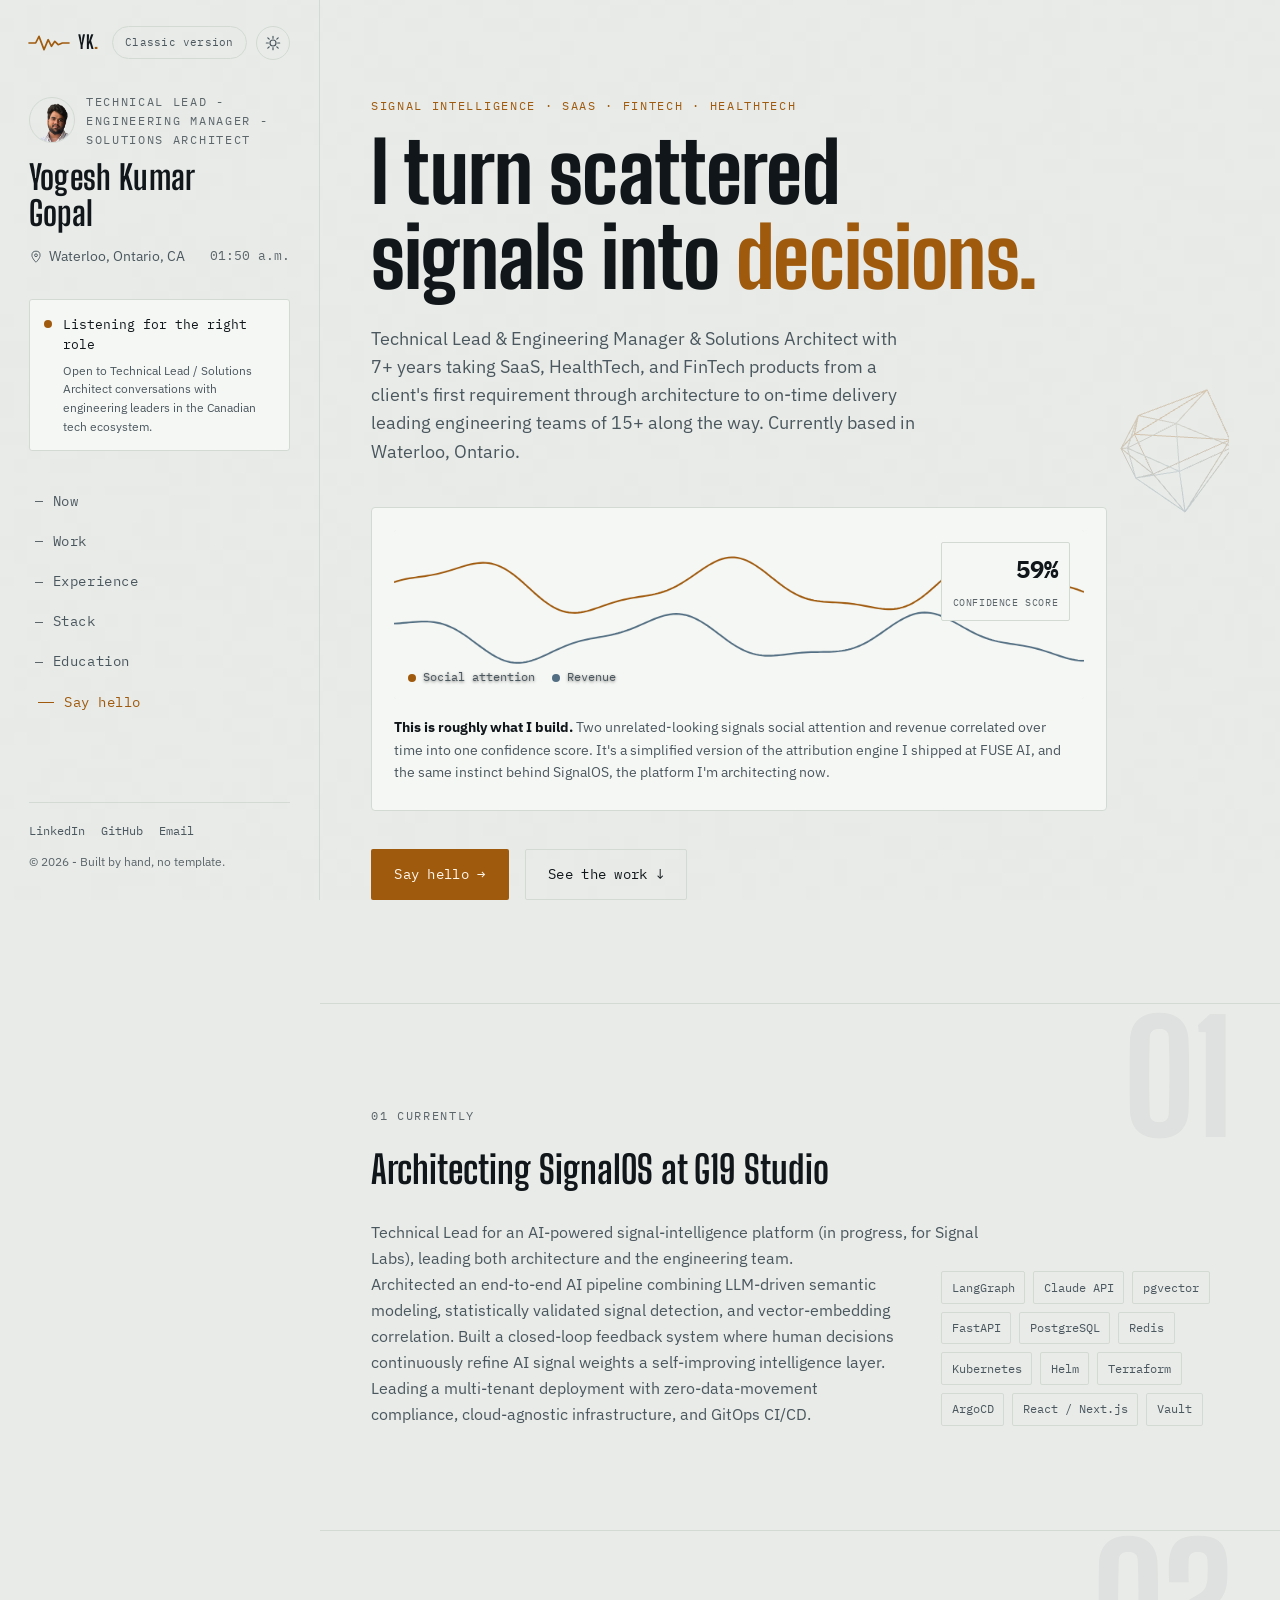
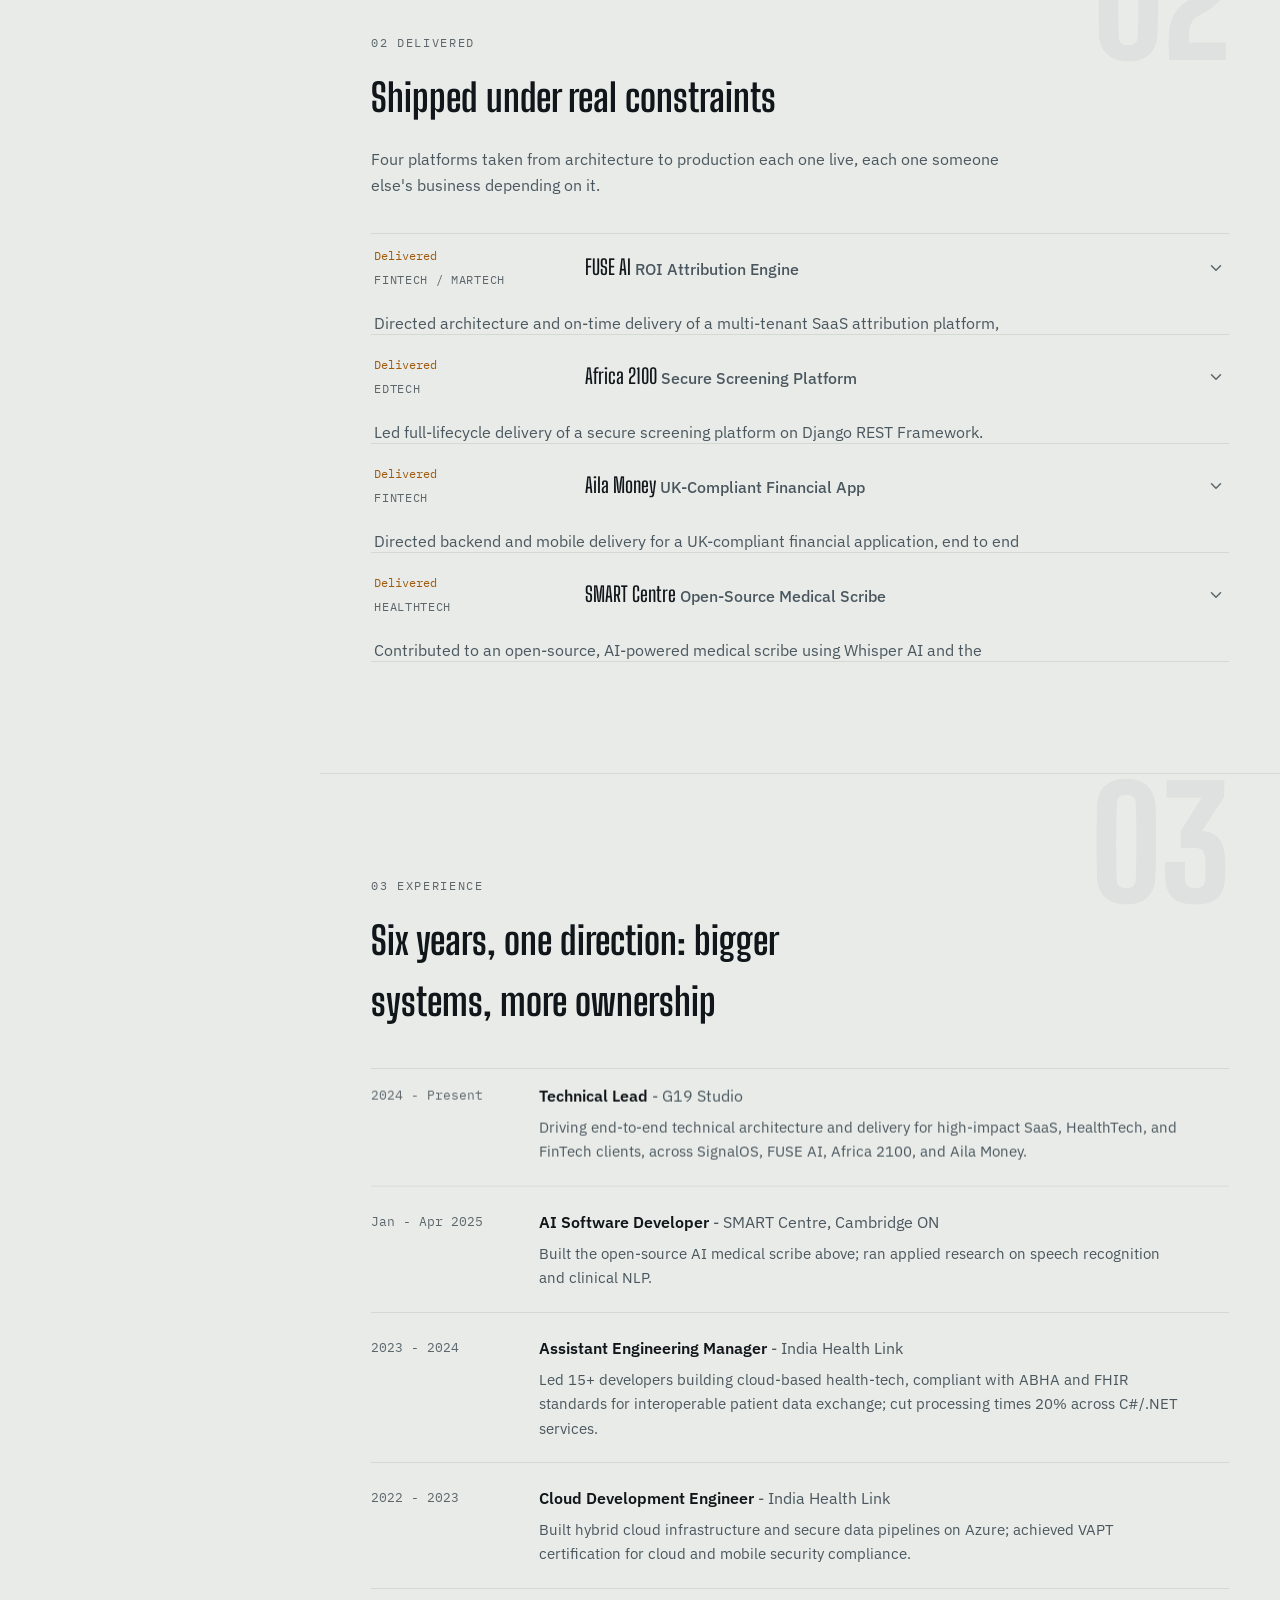
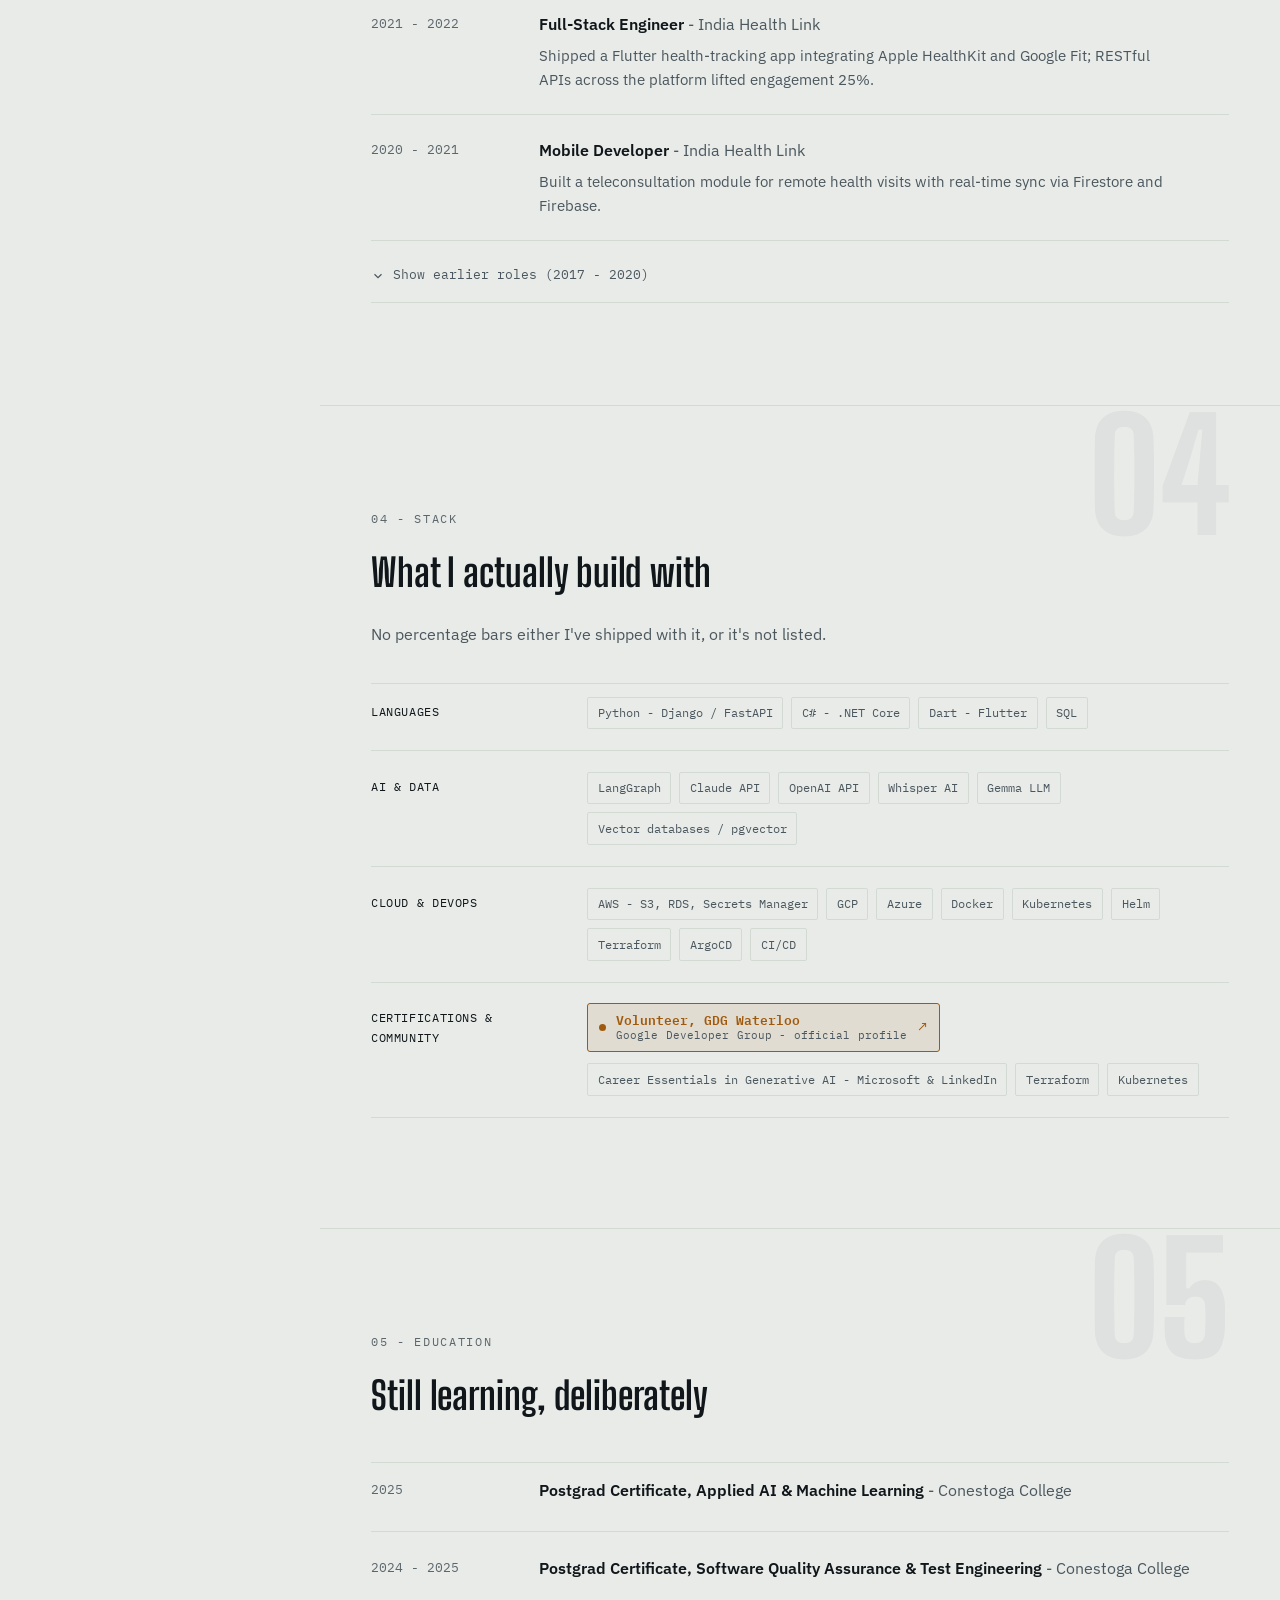
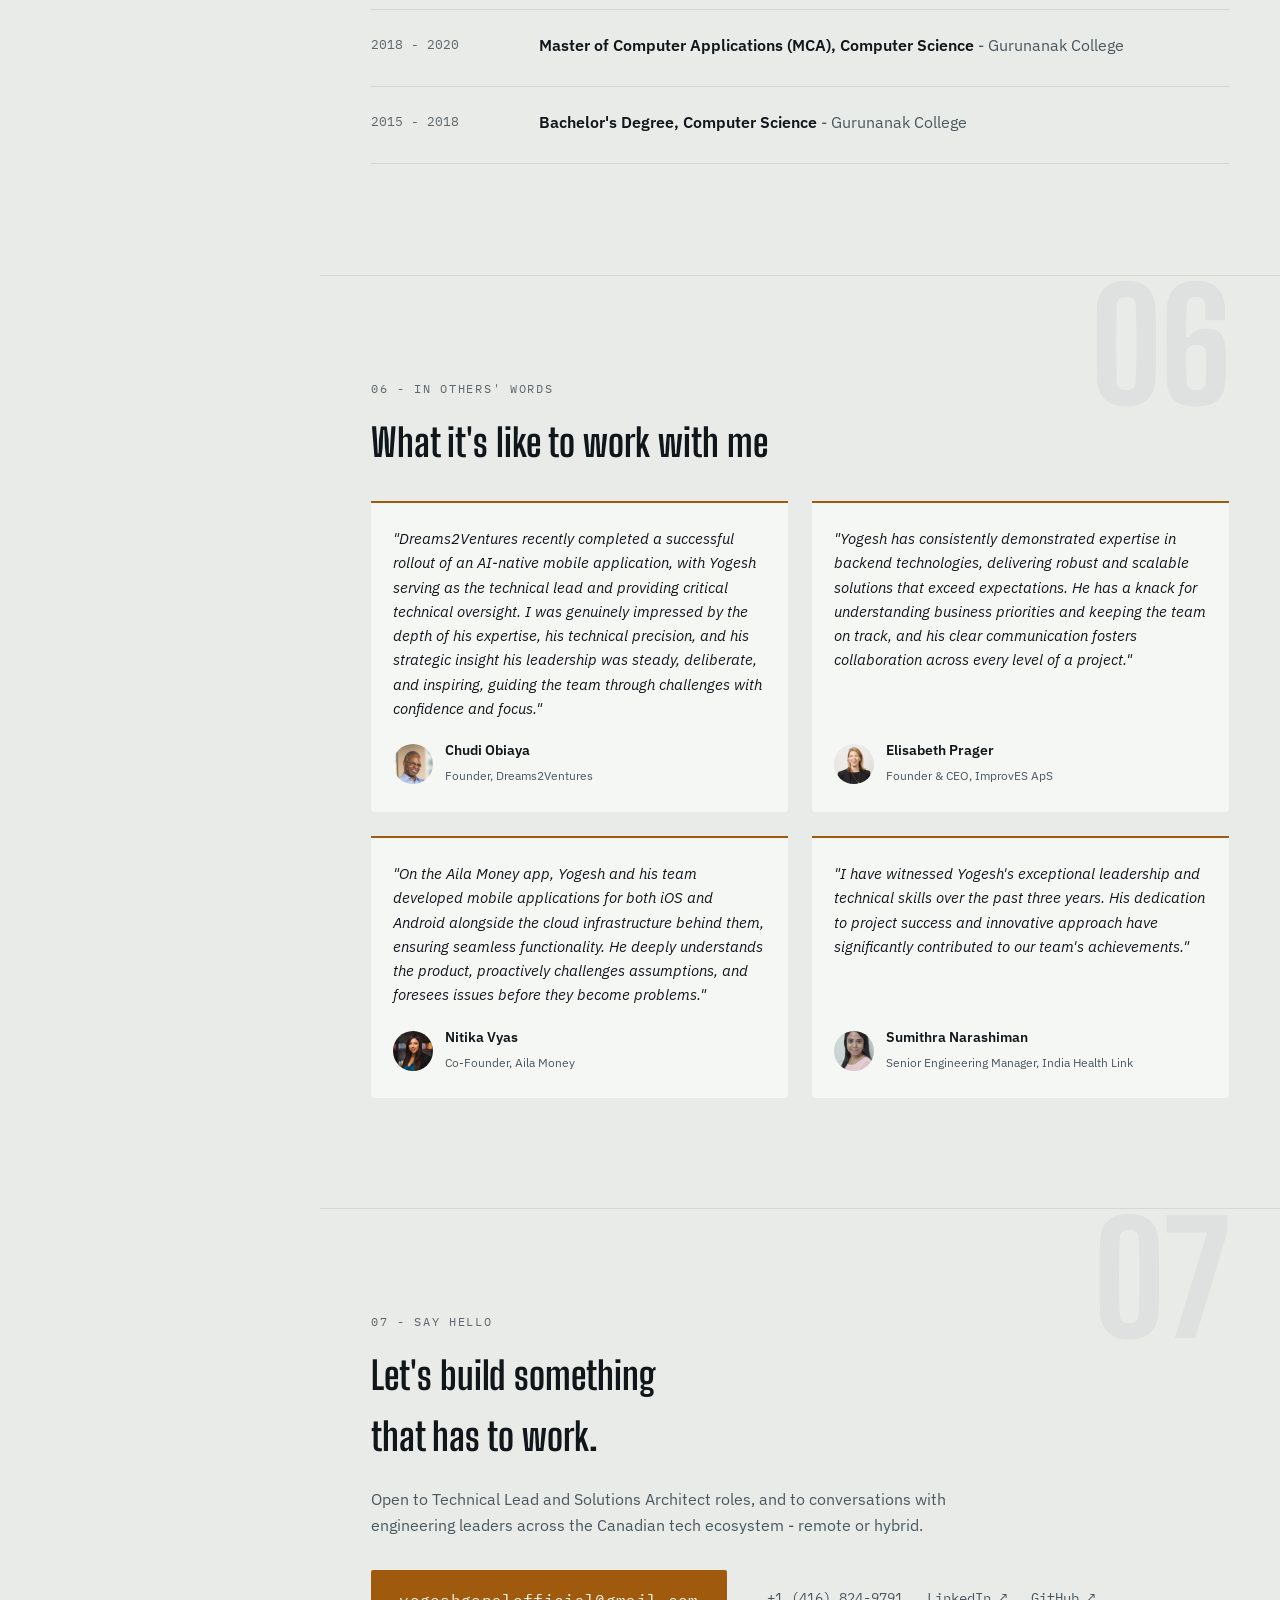
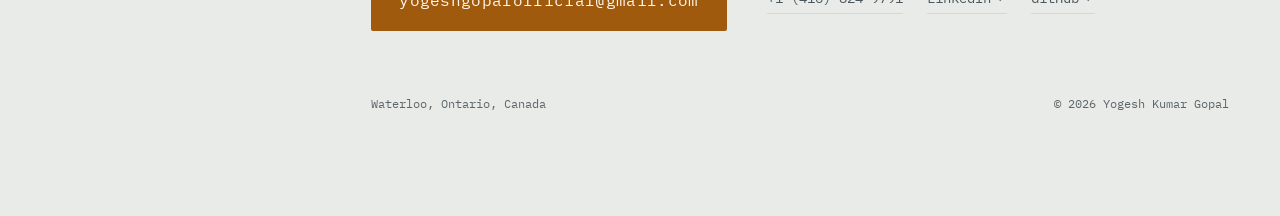
==== commit 71729ea9: "Restore YK. as the logo mark, matching the original design" ====
--- a/index.html
+++ b/index.html
@@ -27,7 +27,7 @@
         <svg class="rail-mark-wave" viewBox="0 0 48 24" aria-hidden="true">
           <path d="M0 12 H8 L12 4 L18 20 L23 8 L27 16 L31 10 L35 14 L40 12 H48" />
         </svg>
-        <span class="rail-mark-text">YKG<span class="dot">.</span></span>
+        <span class="rail-mark-text">YK<span class="dot">.</span></span>
       </a>
       <div class="rail-top-controls">
         <a class="version-link" href="/legacy-flutter-app/" title="View the original Flutter version of this site">Classic version</a>
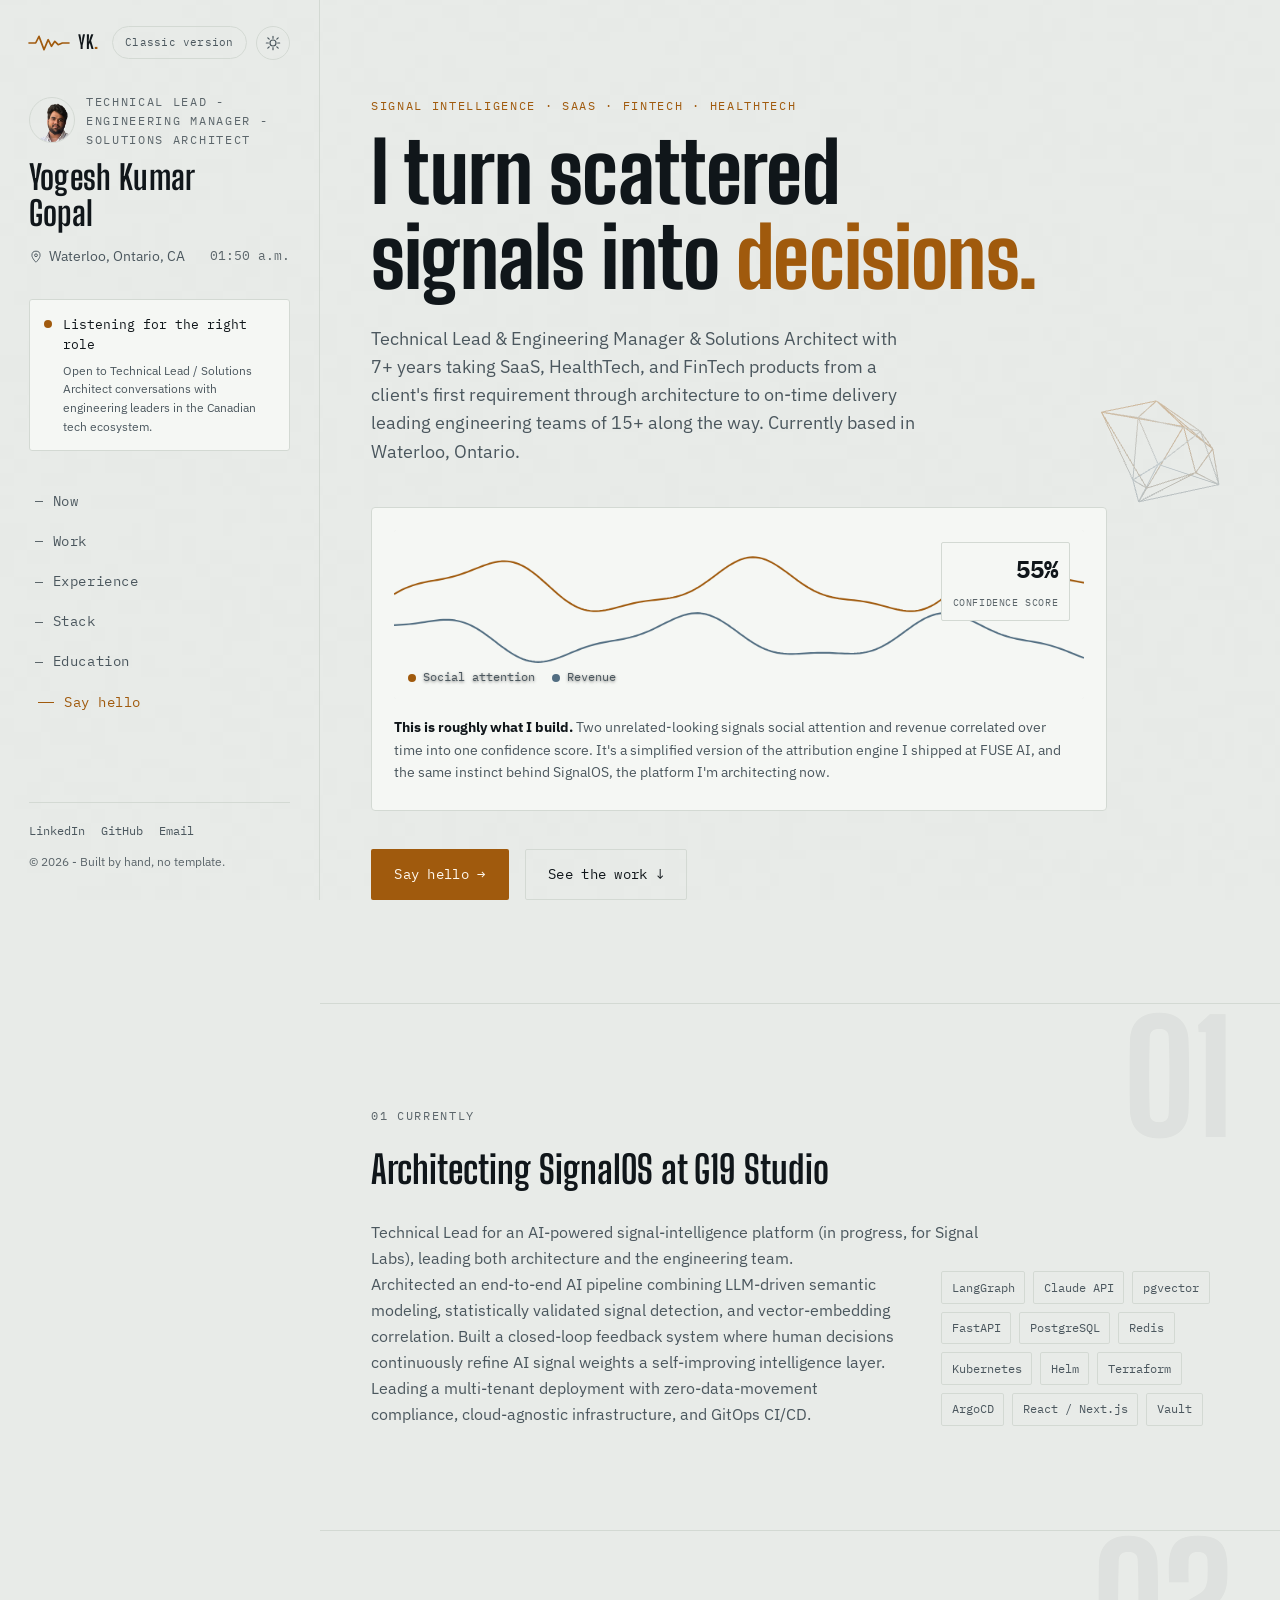
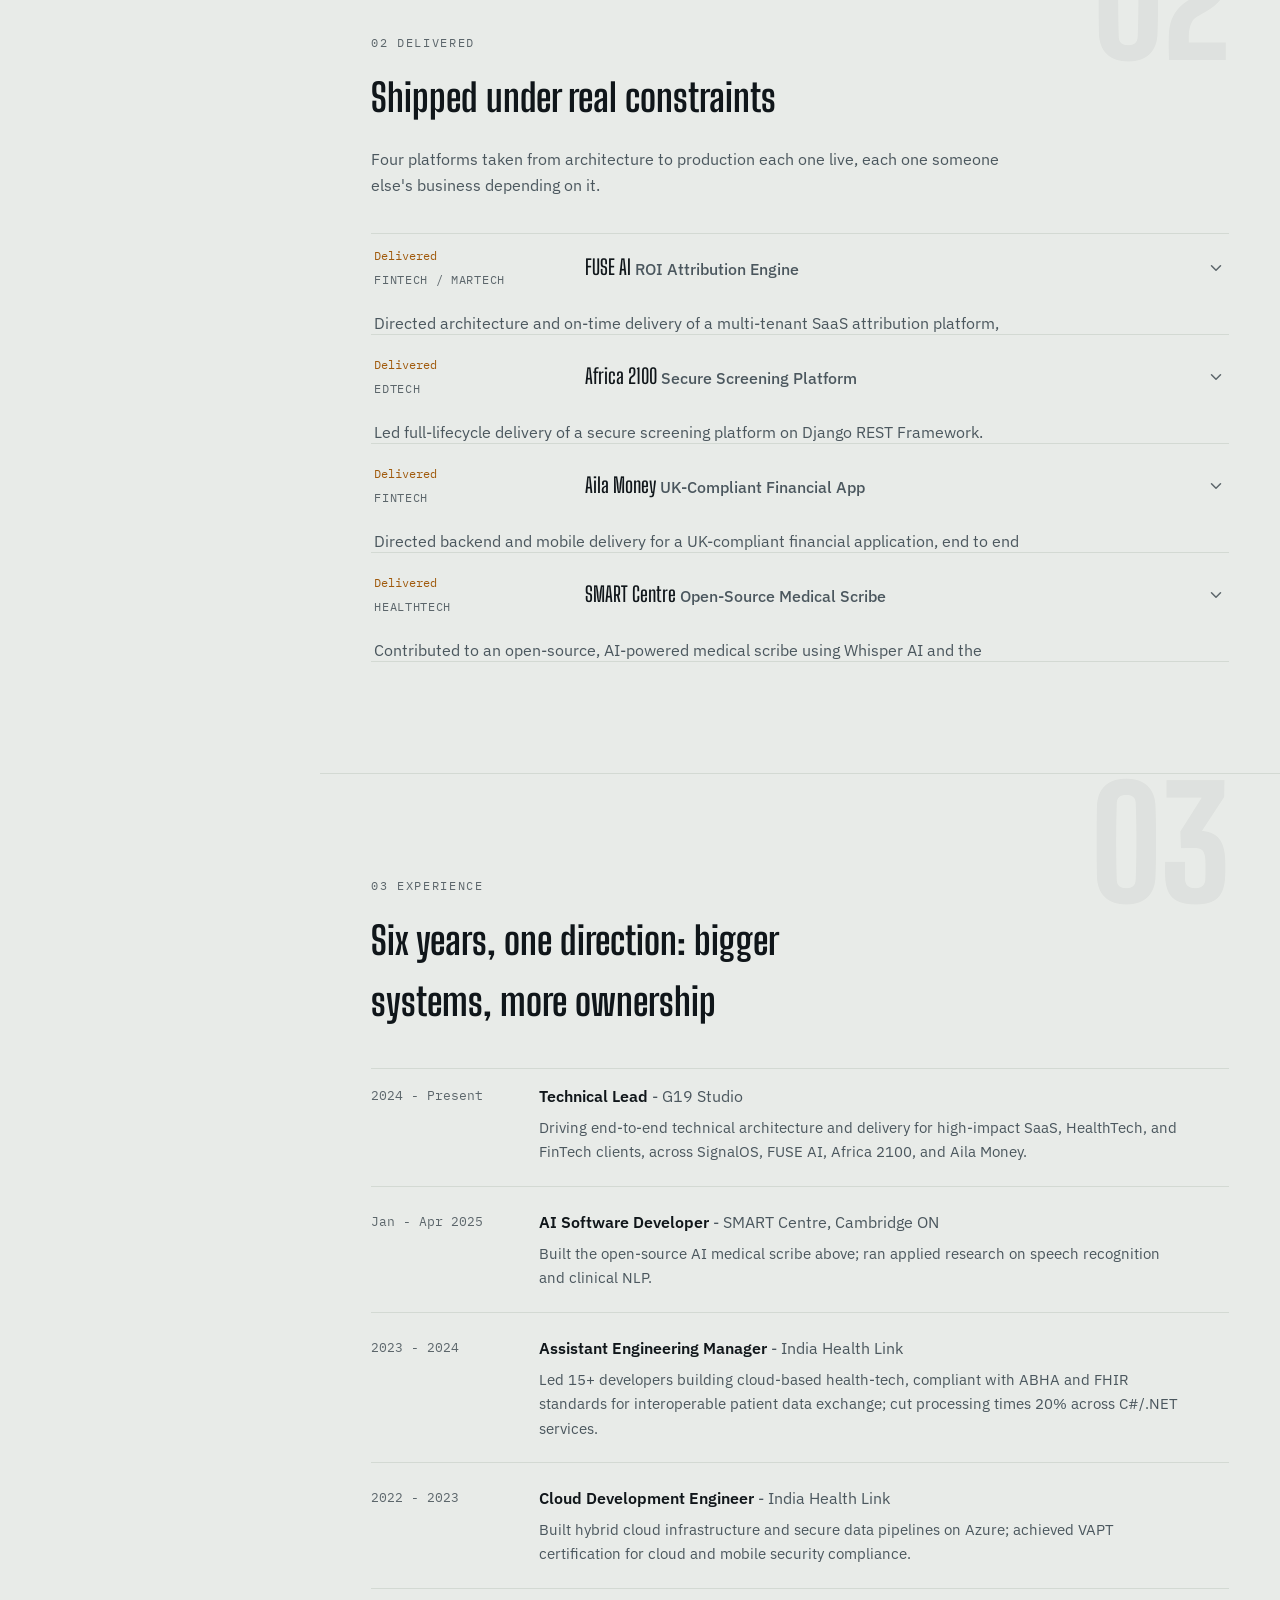
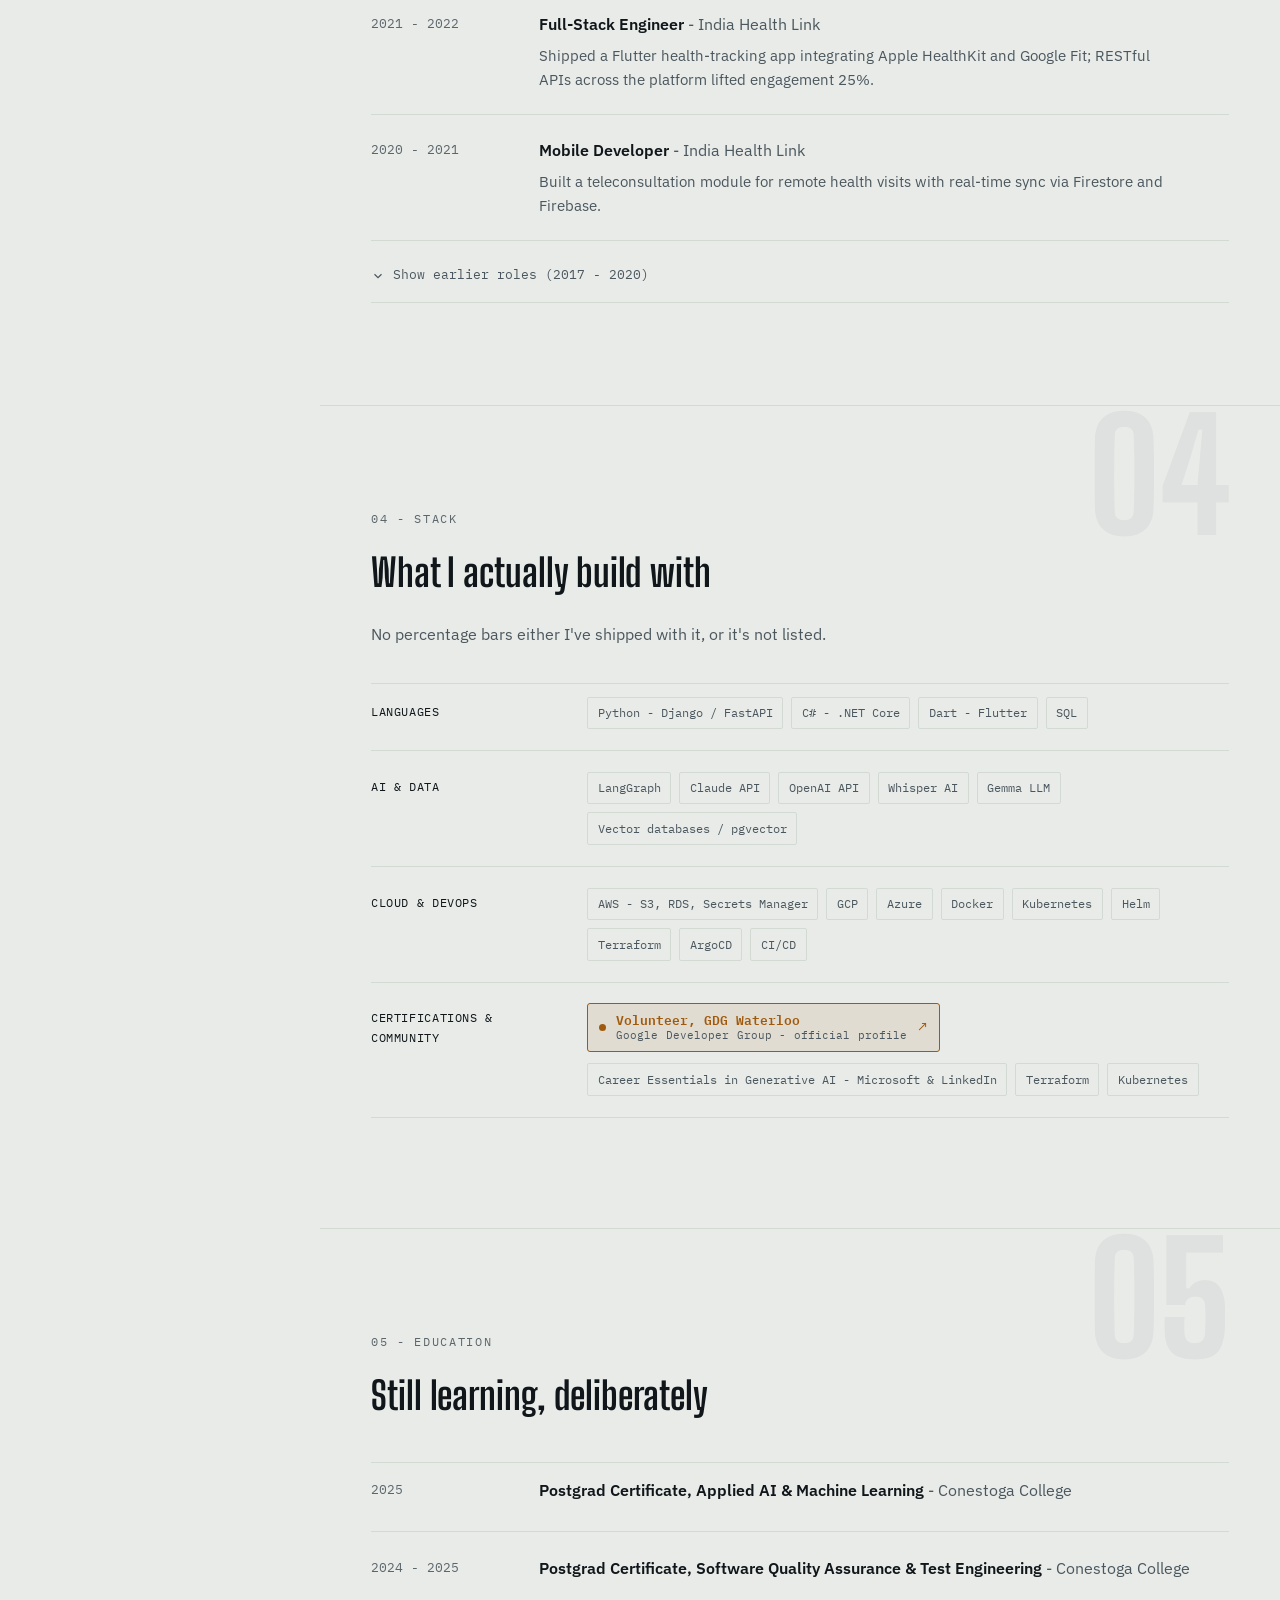
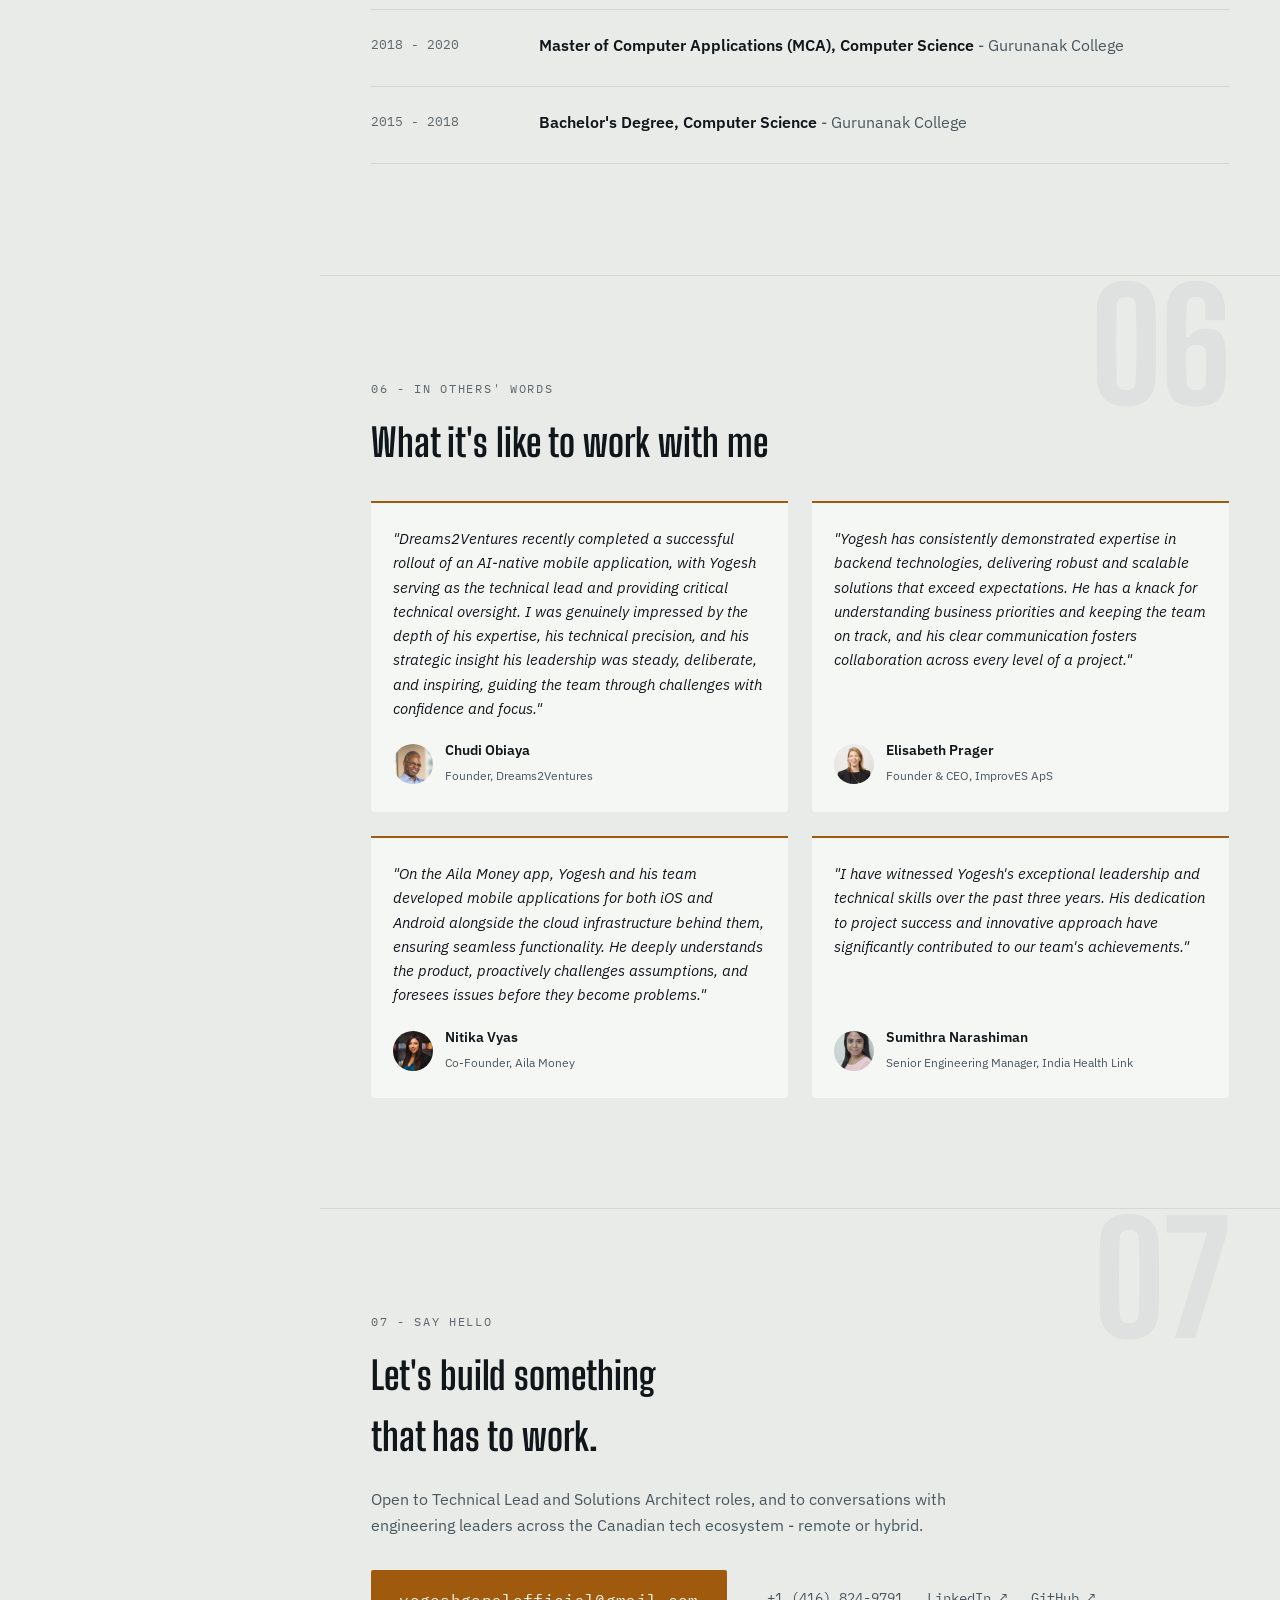
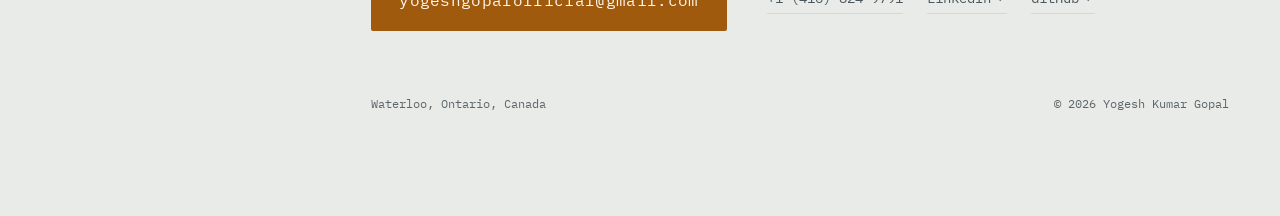
==== commit 57f1efd5: "Use the old YK. logo as the browser tab favicon Replaces the hand-drawn waveform SVG favicon with th" ====
--- a/index.html
+++ b/index.html
@@ -5,7 +5,7 @@
 <meta name="viewport" content="width=device-width, initial-scale=1.0">
 <title>Yogesh Kumar Gopal - Technical Lead &amp; Engineering Manager &amp; Solutions Architect</title>
 <meta name="description" content="Technical Lead &amp; Solutions Architect building AI-native SaaS, HealthTech, and FinTech platforms. Based in Waterloo, Ontario.">
-<link rel="icon" href="img/favicon.svg" type="image/svg+xml">
+<link rel="icon" href="img/favicon.png" type="image/png">
 <link rel="preconnect" href="https://fonts.googleapis.com">
 <link rel="preconnect" href="https://fonts.gstatic.com" crossorigin>
 <link href="https://fonts.googleapis.com/css2?family=Big+Shoulders+Display:wght@500;600;700;800;900&family=IBM+Plex+Mono:wght@400;500;600&family=IBM+Plex+Sans:ital,wght@0,400;0,500;0,600;0,700;1,400&display=swap" rel="stylesheet">
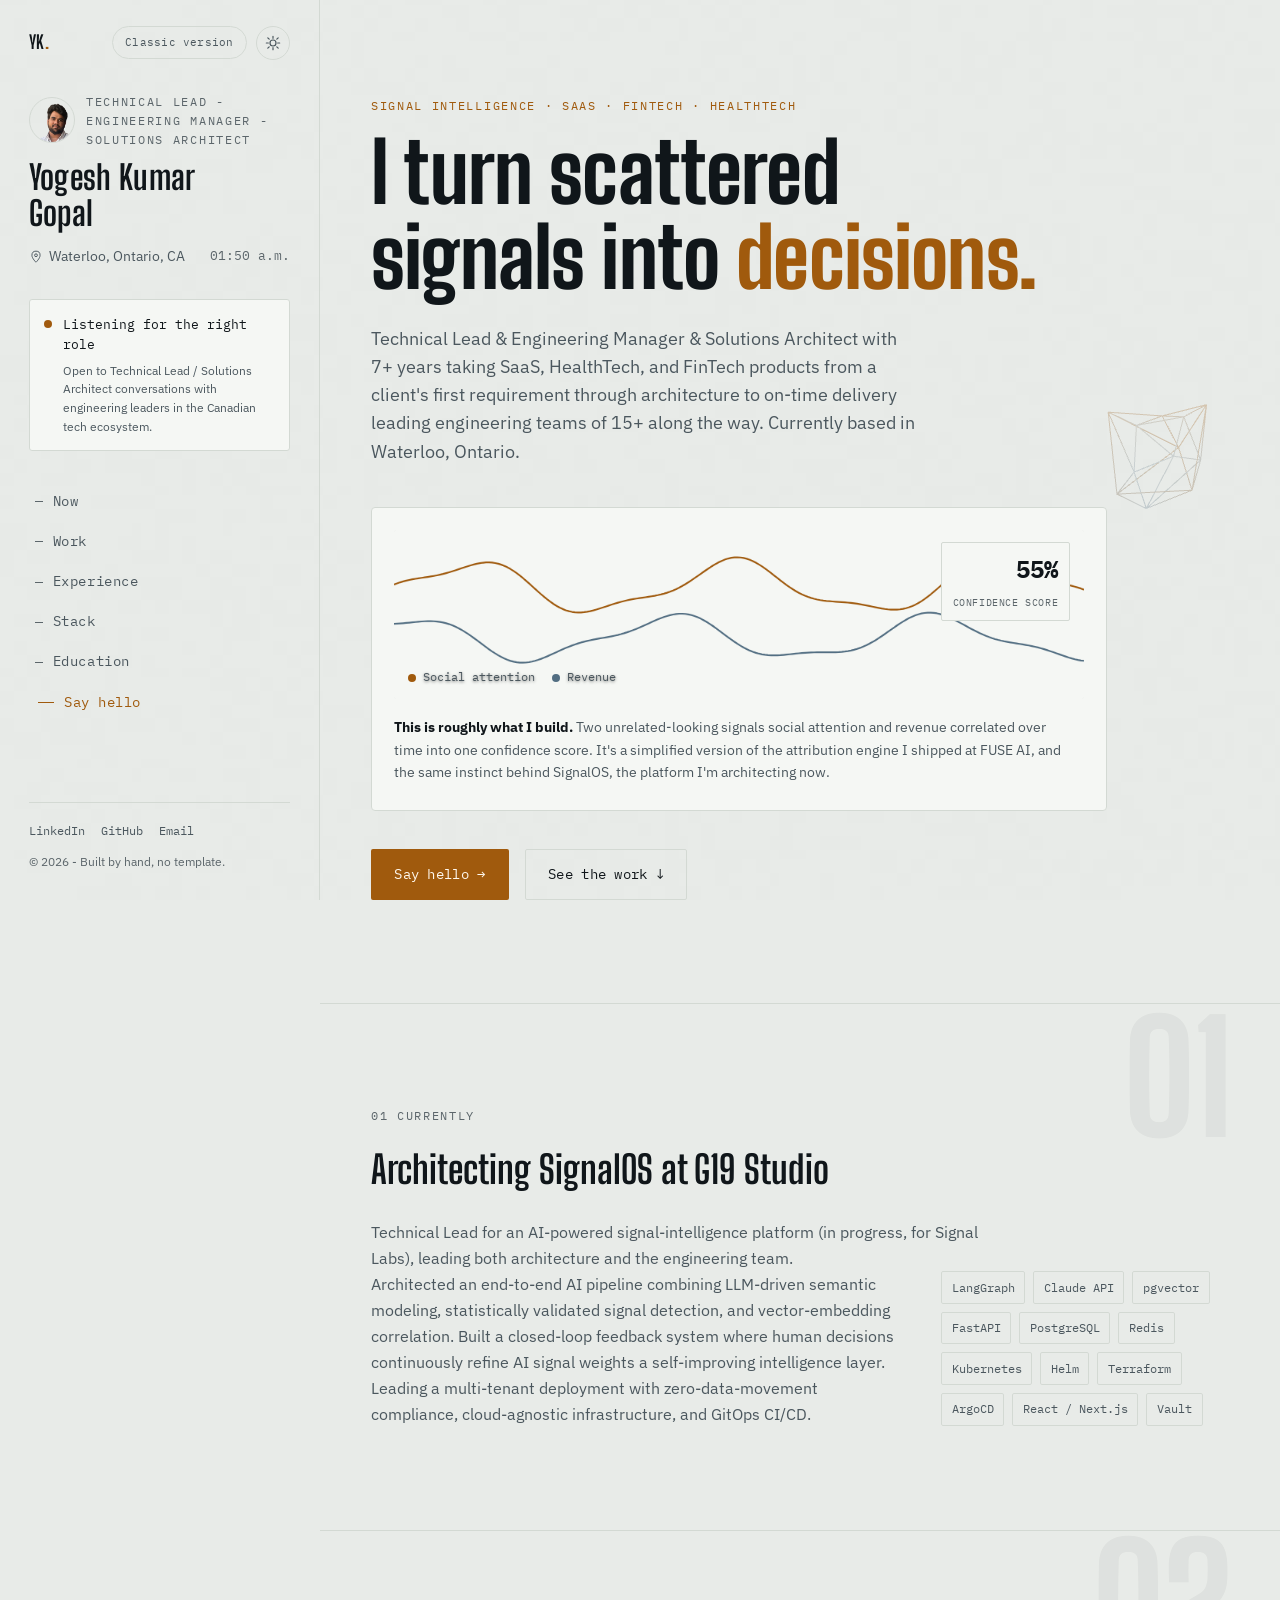
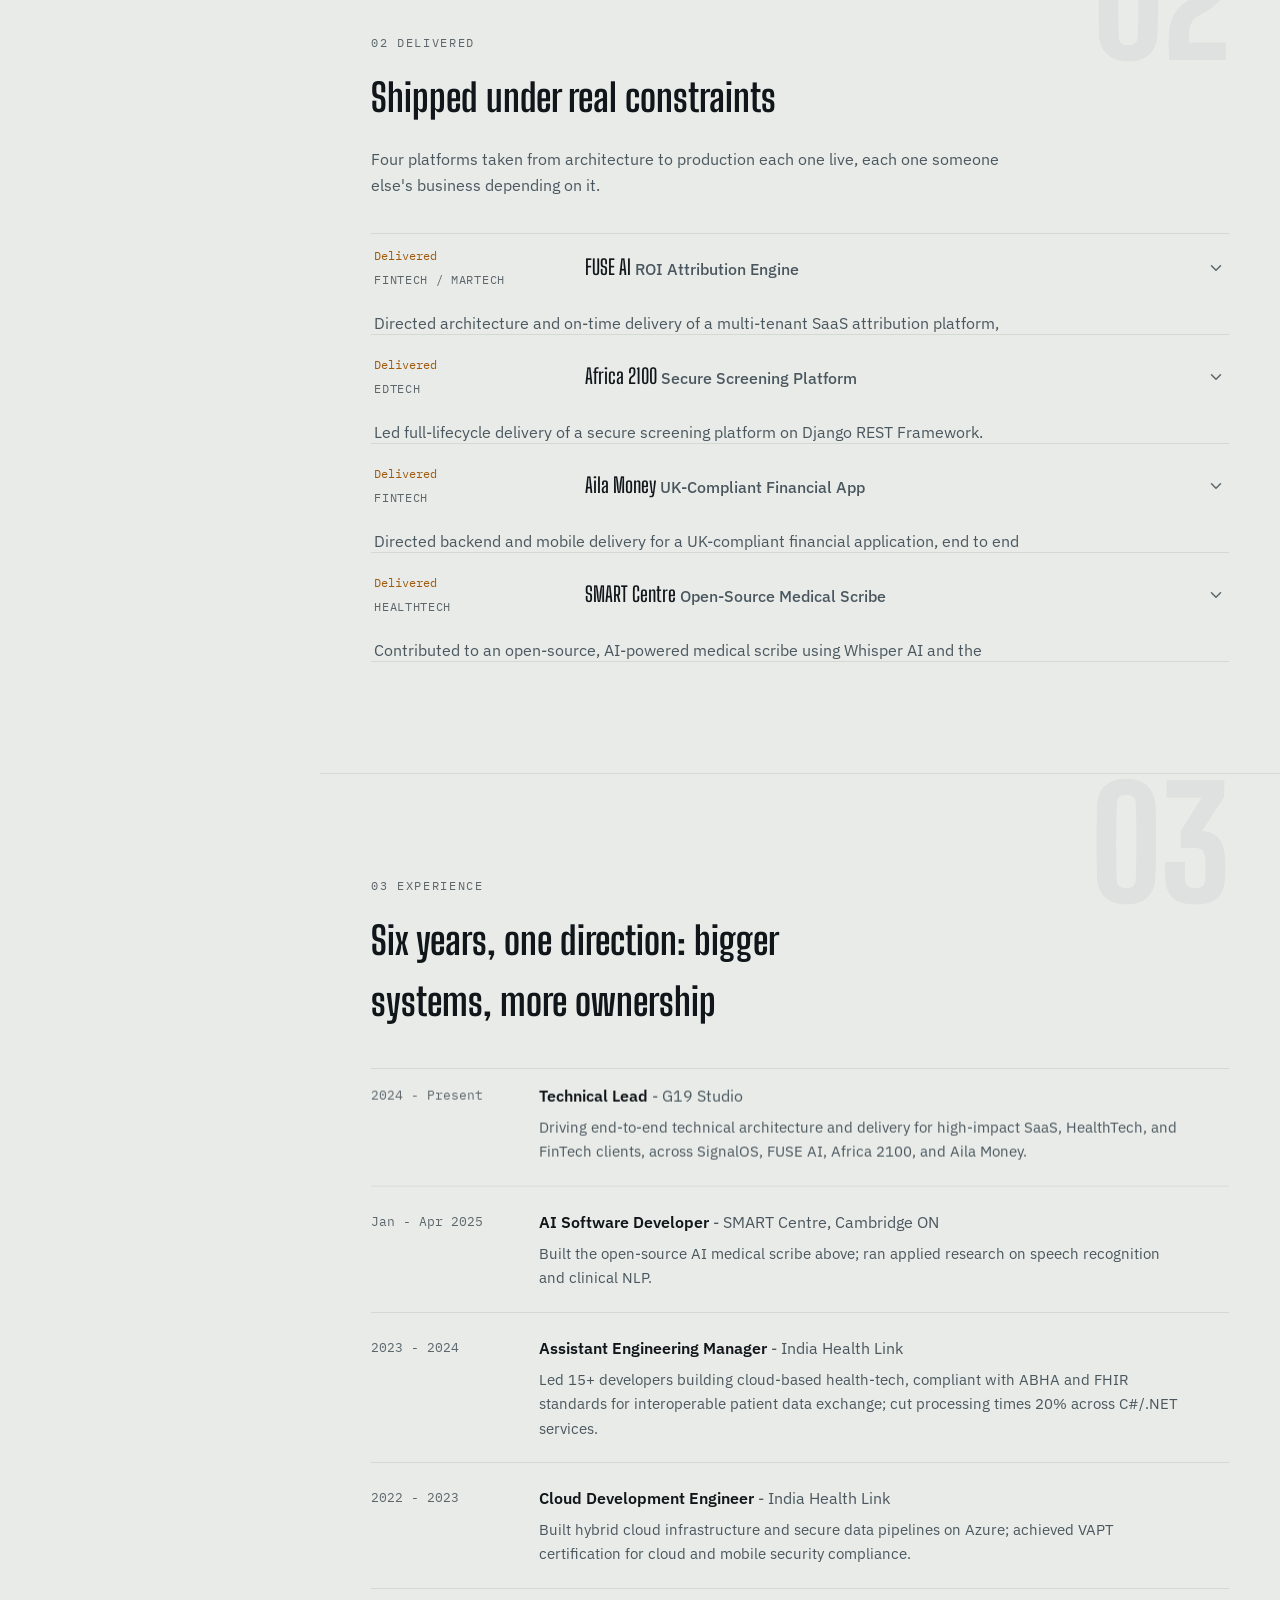
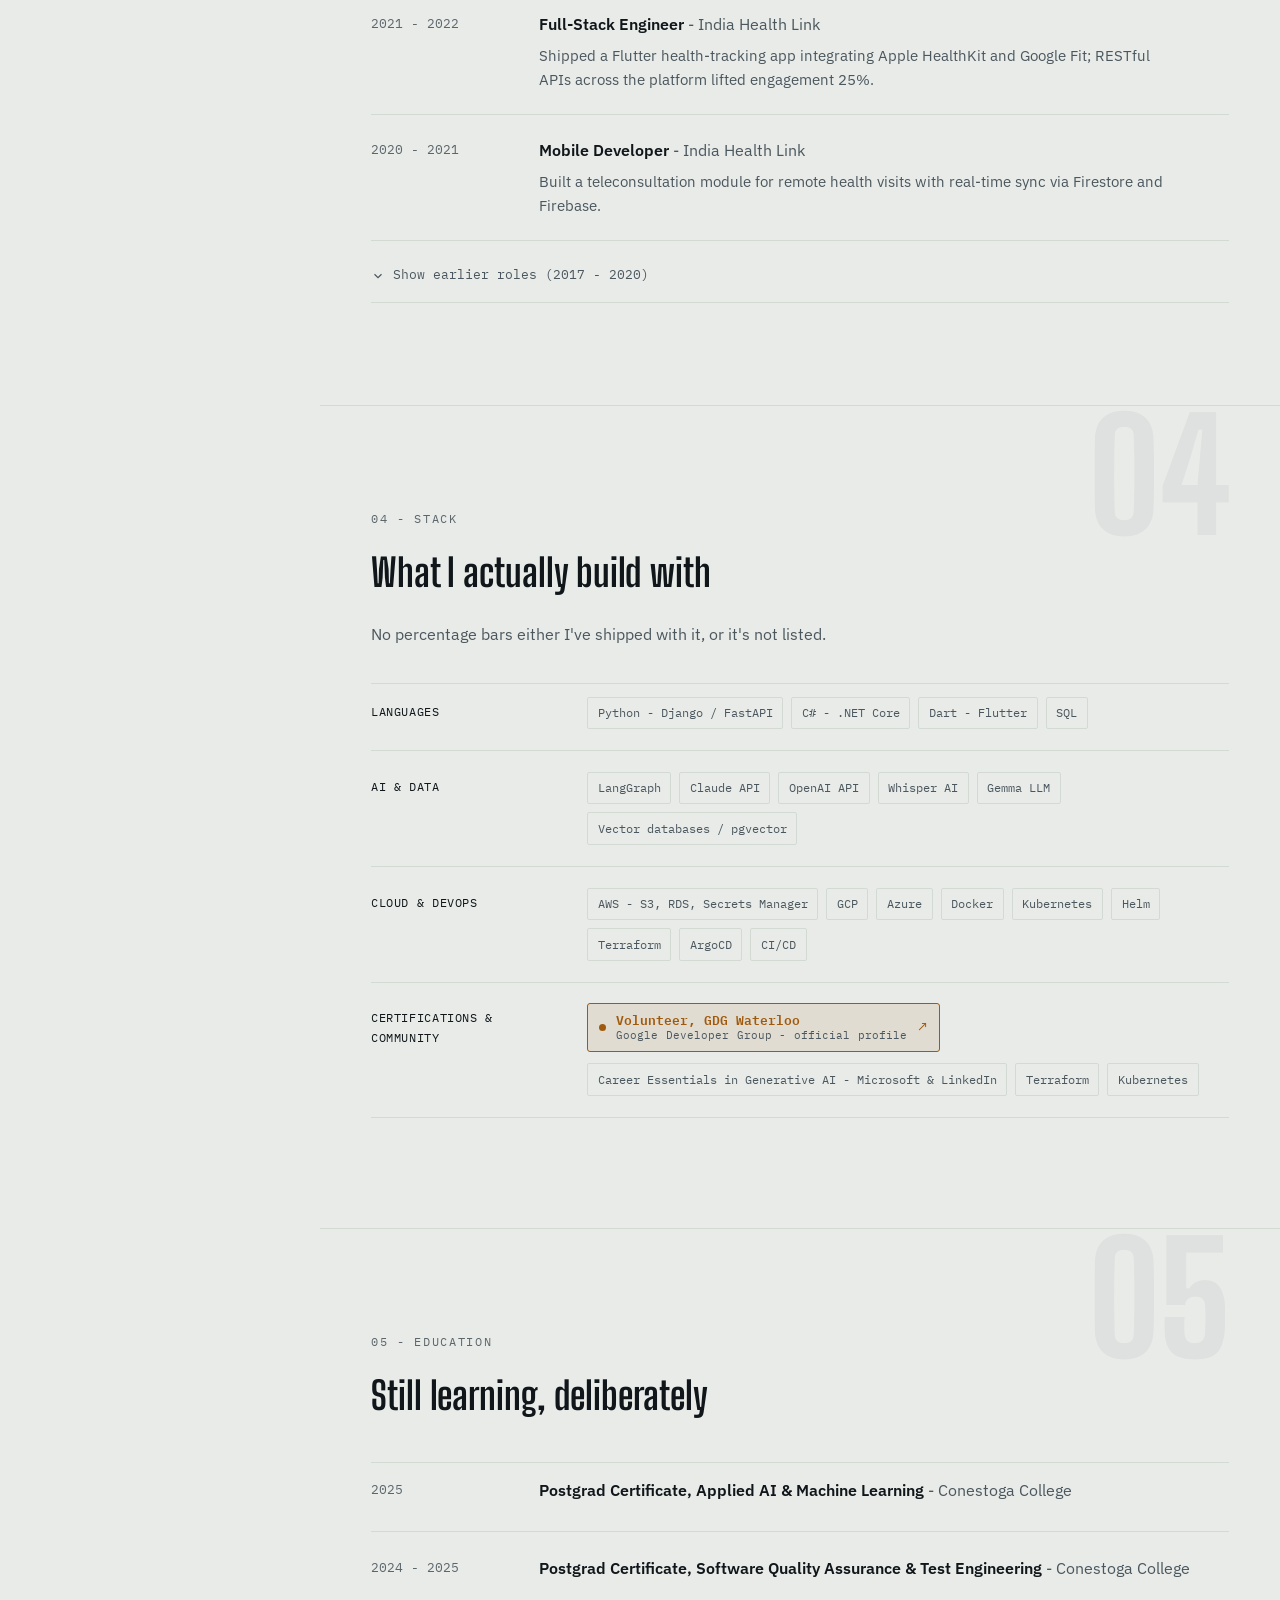
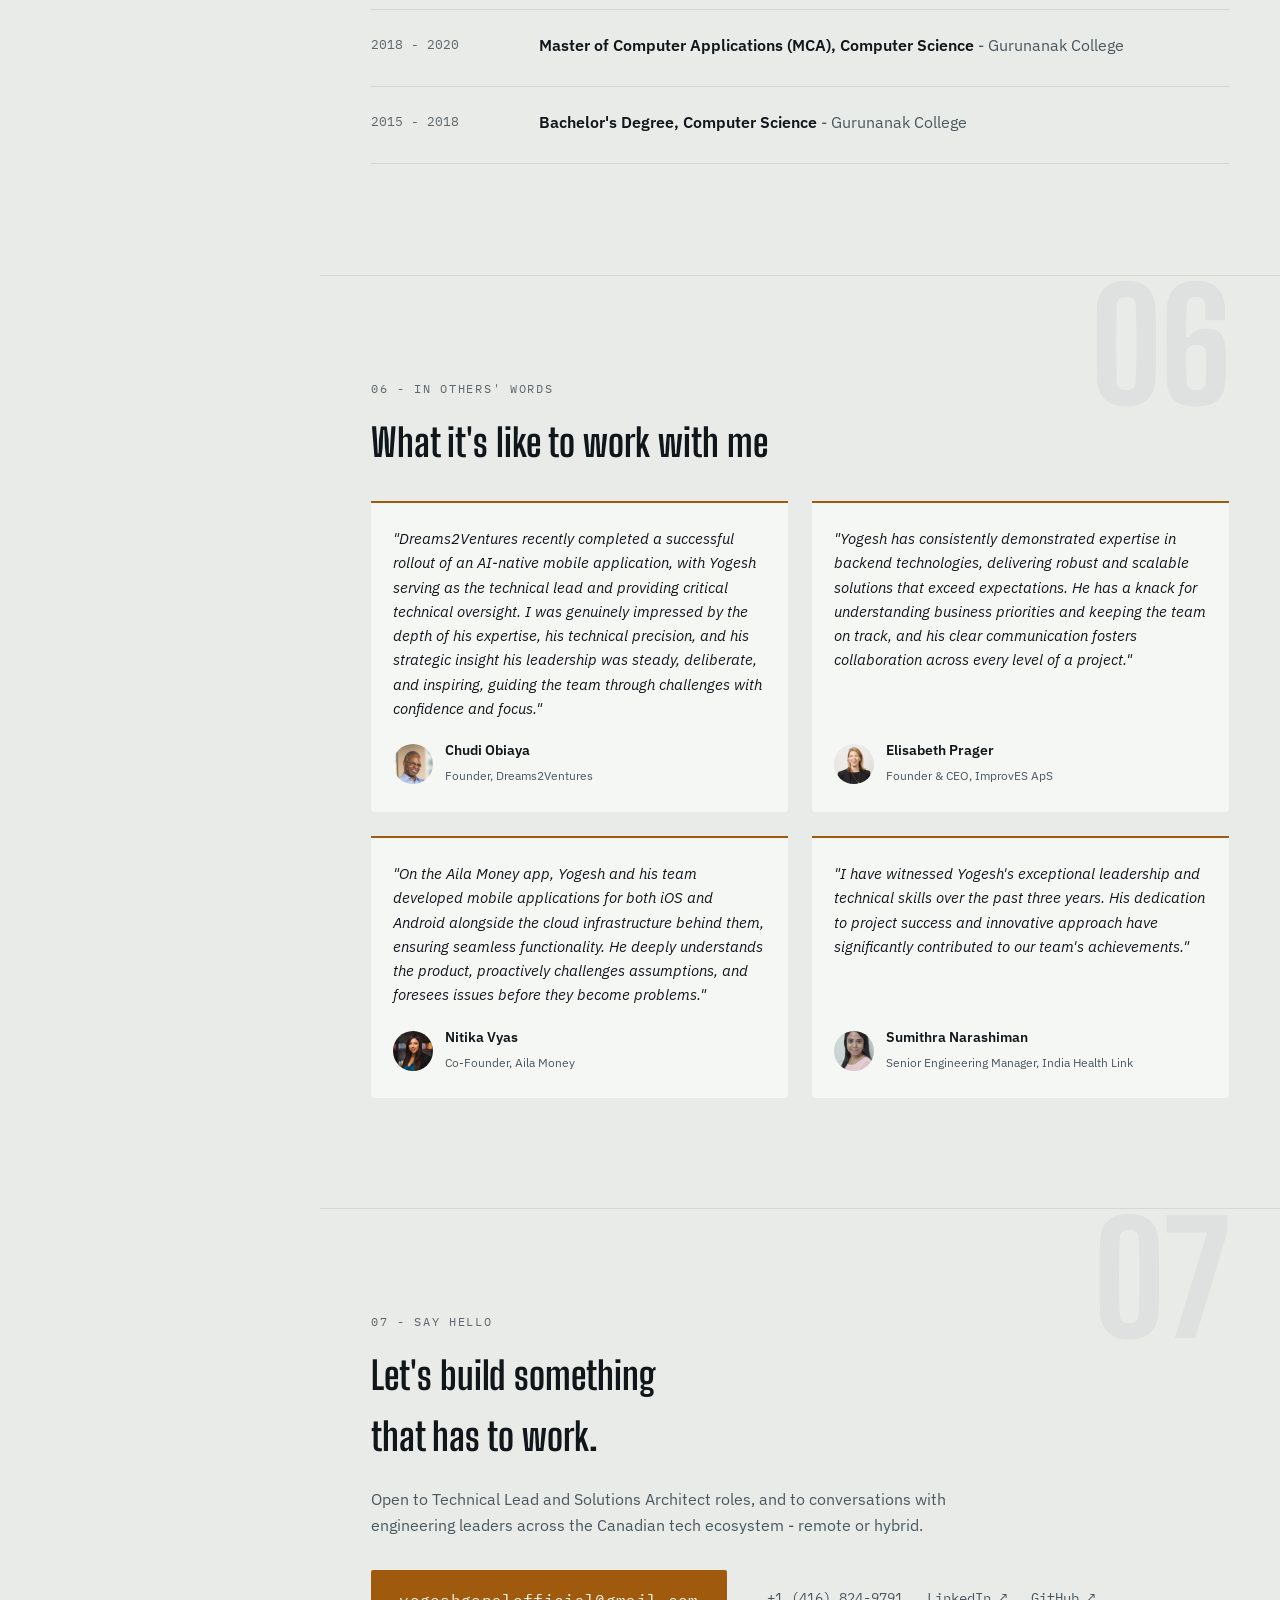
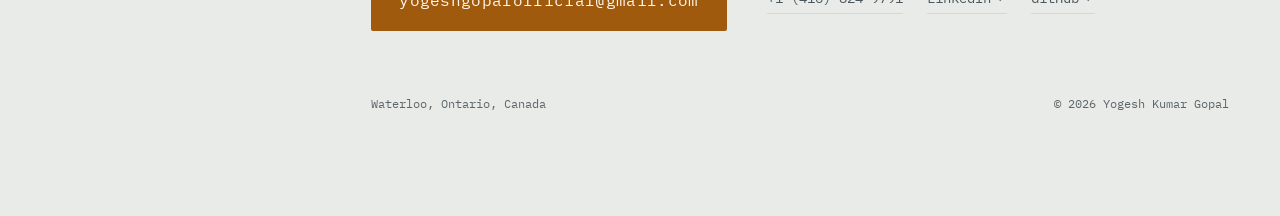
==== commit c6b193da: "Remove waveform icon from the mark, fix toggle links to be relative - Rail mark is now just the 'YK." ====
--- a/index.html
+++ b/index.html
@@ -24,13 +24,10 @@
   <header class="rail" id="rail">
     <div class="rail-top">
       <a class="rail-mark" href="#hero" aria-label="Back to top">
-        <svg class="rail-mark-wave" viewBox="0 0 48 24" aria-hidden="true">
-          <path d="M0 12 H8 L12 4 L18 20 L23 8 L27 16 L31 10 L35 14 L40 12 H48" />
-        </svg>
         <span class="rail-mark-text">YK<span class="dot">.</span></span>
       </a>
       <div class="rail-top-controls">
-        <a class="version-link" href="/legacy-flutter-app/" title="View the original Flutter version of this site">Classic version</a>
+        <a class="version-link" href="legacy-flutter-app/" title="View the original Flutter version of this site">Classic version</a>
         <button class="theme-toggle" id="themeToggle" type="button" aria-label="Toggle color theme" aria-pressed="false">
           <svg viewBox="0 0 24 24" class="icon-sun" aria-hidden="true"><circle cx="12" cy="12" r="4.5"/><path d="M12 2v3M12 19v3M4.2 4.2l2.1 2.1M17.7 17.7l2.1 2.1M2 12h3M19 12h3M4.2 19.8l2.1-2.1M17.7 6.3l2.1-2.1"/></svg>
           <svg viewBox="0 0 24 24" class="icon-moon" aria-hidden="true"><path d="M20 14.5A8.5 8.5 0 1 1 9.5 4a7 7 0 0 0 10.5 10.5Z"/></svg>
--- a/css/styles.css
+++ b/css/styles.css
@@ -211,18 +211,6 @@
   display: flex;
   align-items: center;
   gap: 0.6rem;
-}
-.rail-mark-wave {
-  width: 40px;
-  height: 20px;
-  overflow: visible;
-}
-.rail-mark-wave path {
-  fill: none;
-  stroke: var(--accent);
-  stroke-width: 2;
-  stroke-linecap: round;
-  stroke-linejoin: round;
 }
 .rail-mark-text {
   font-family: var(--font-display);
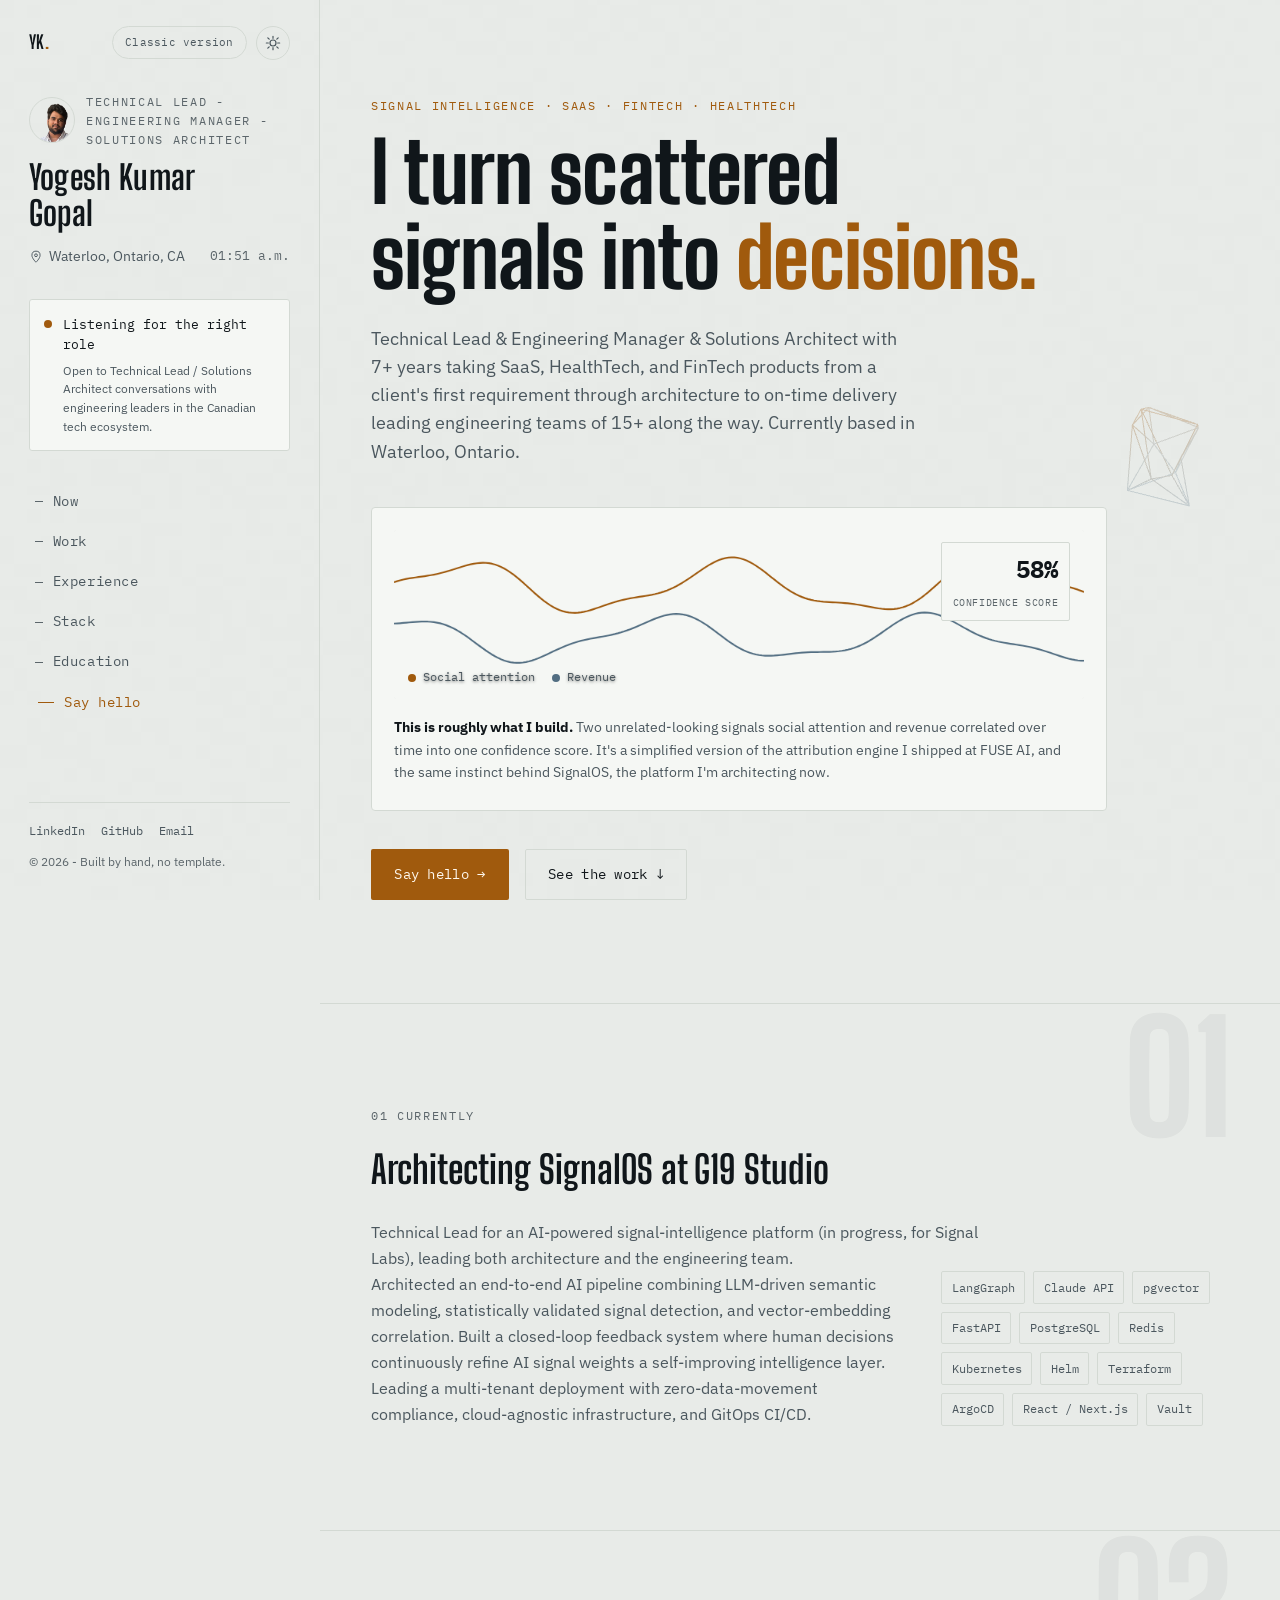
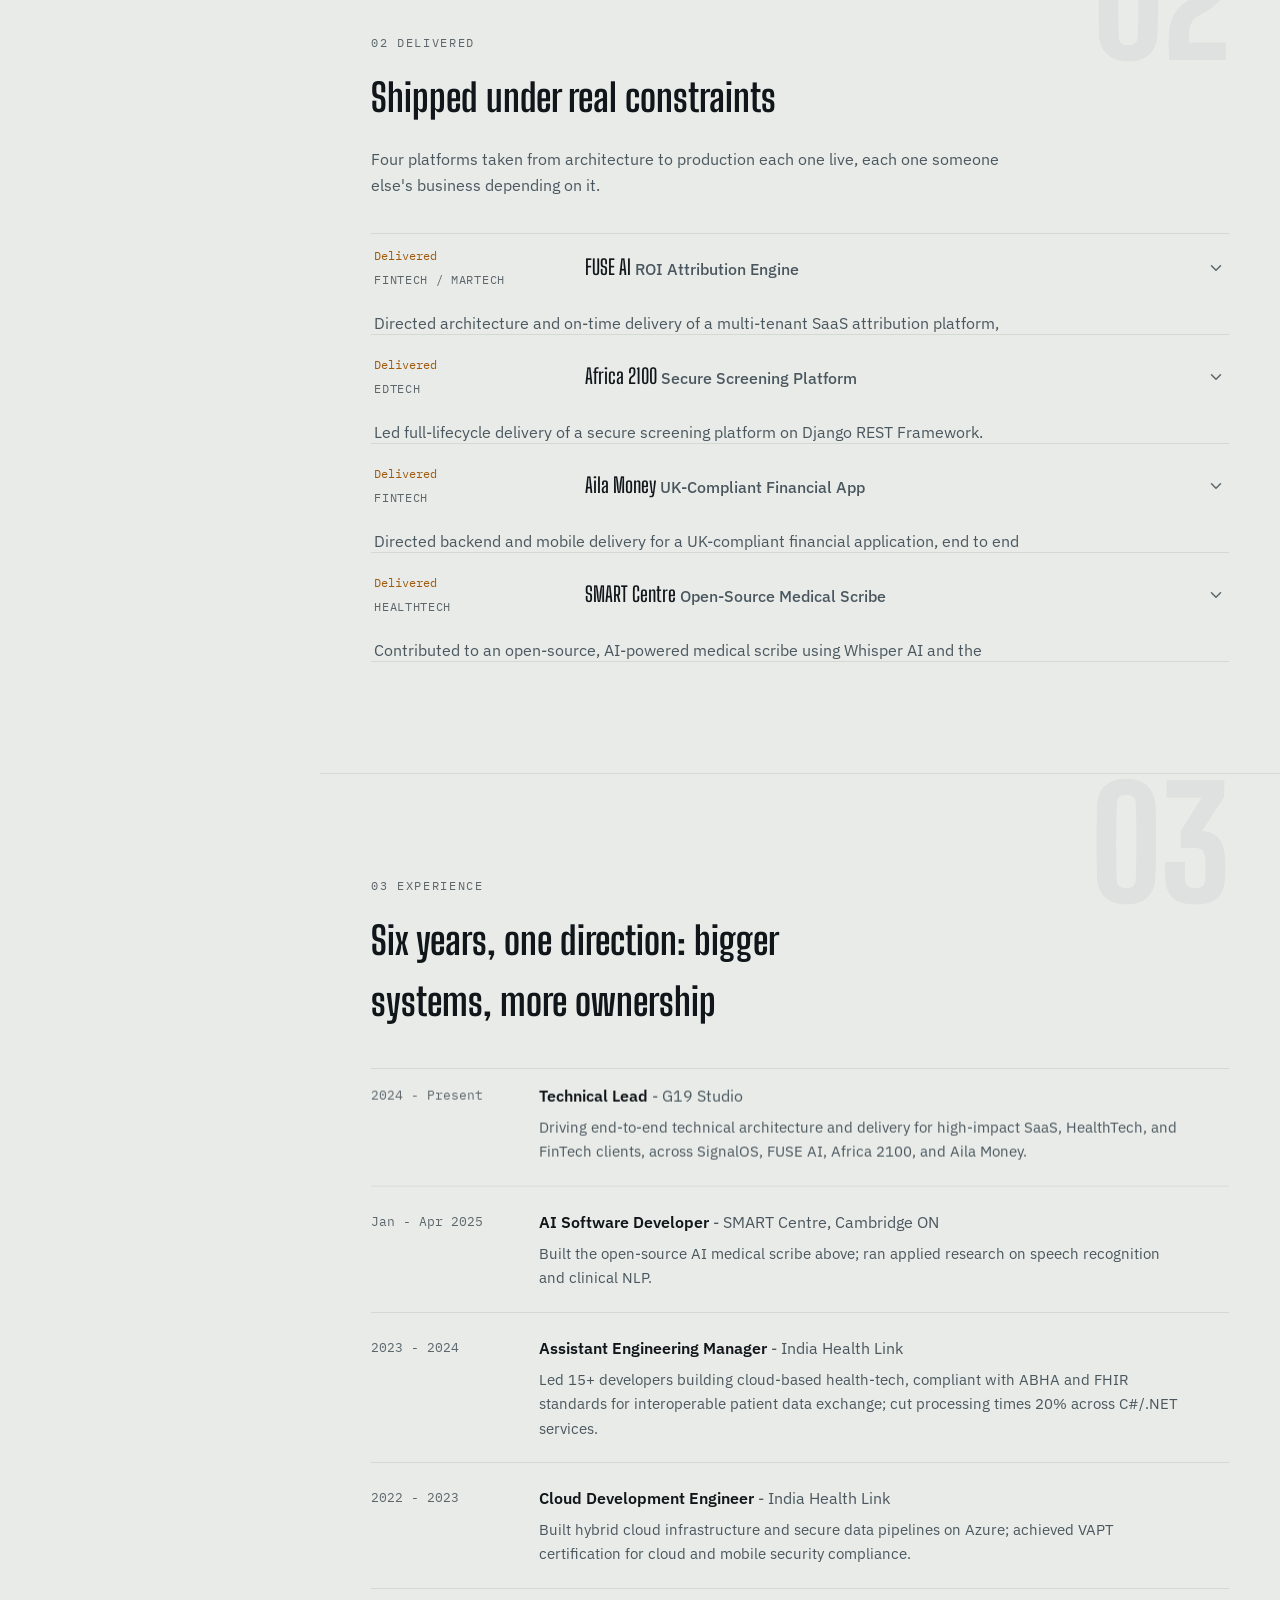
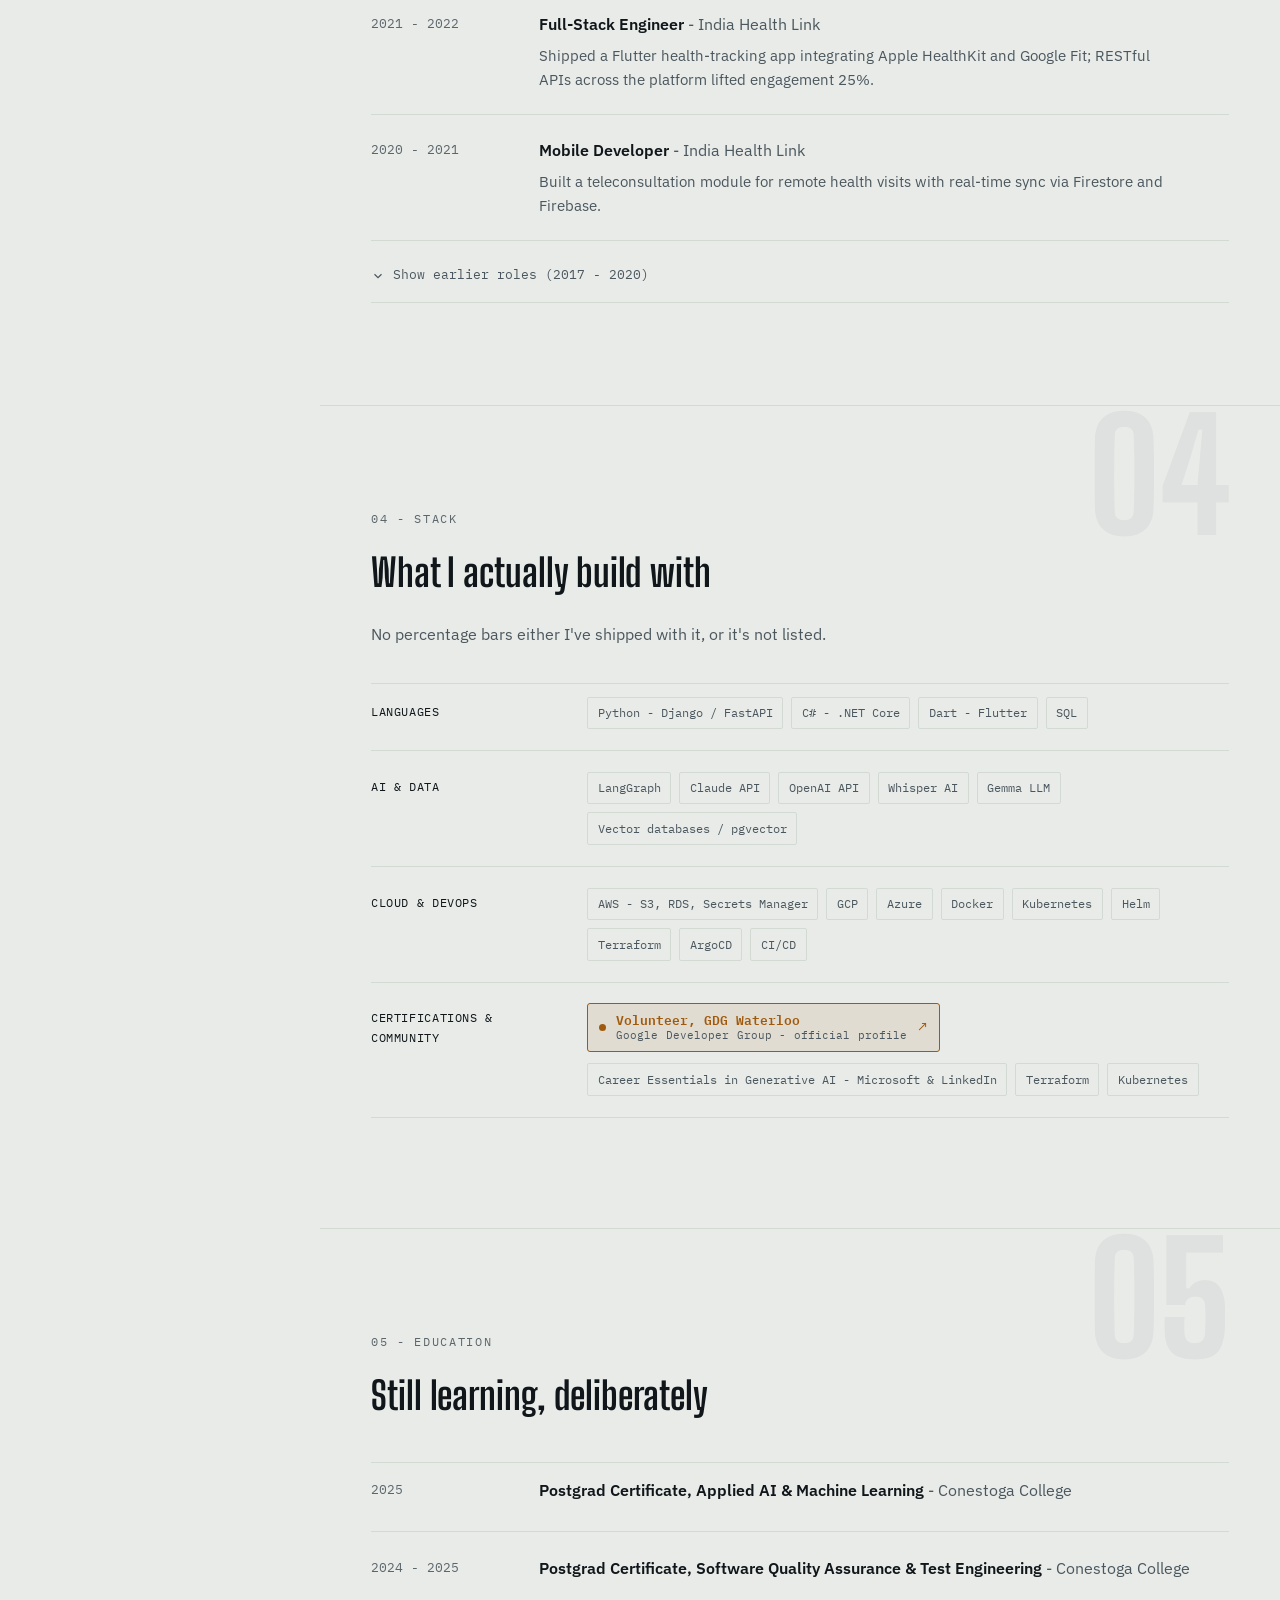
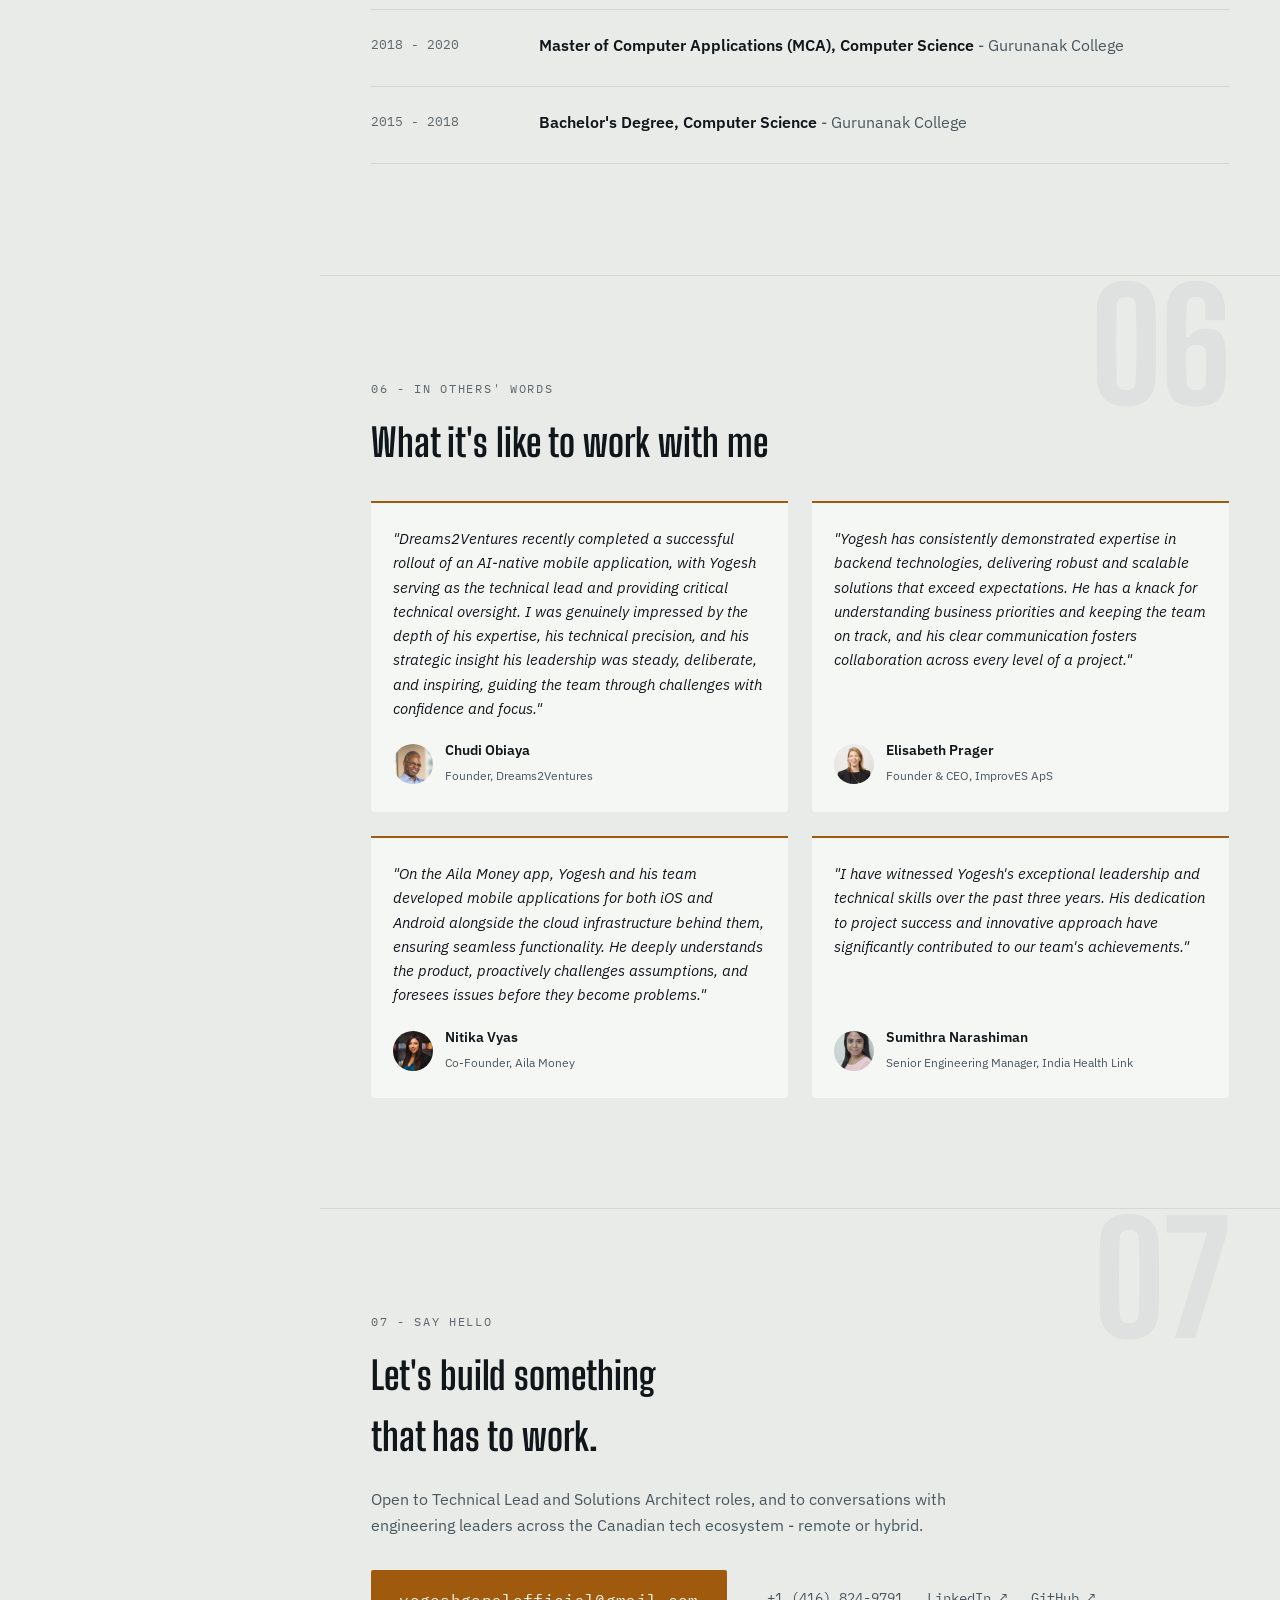
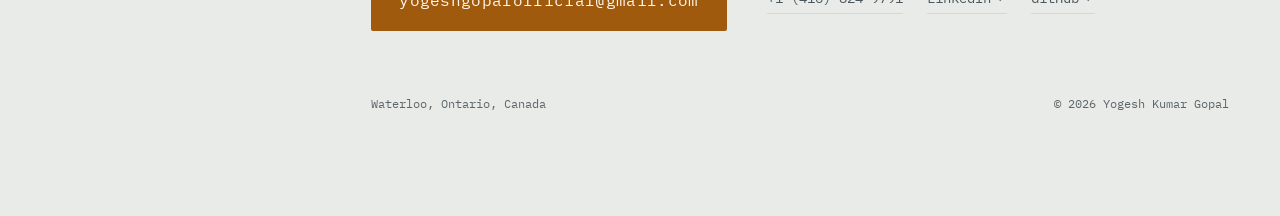
==== commit 60674241: "Rename archived Flutter folder to flutter-archive Was legacy-flutter-app - renaming since that name " ====
--- a/index.html
+++ b/index.html
@@ -27,7 +27,7 @@
         <span class="rail-mark-text">YK<span class="dot">.</span></span>
       </a>
       <div class="rail-top-controls">
-        <a class="version-link" href="legacy-flutter-app/" title="View the original Flutter version of this site">Classic version</a>
+        <a class="version-link" href="flutter-archive/" title="View the original Flutter version of this site">Classic version</a>
         <button class="theme-toggle" id="themeToggle" type="button" aria-label="Toggle color theme" aria-pressed="false">
           <svg viewBox="0 0 24 24" class="icon-sun" aria-hidden="true"><circle cx="12" cy="12" r="4.5"/><path d="M12 2v3M12 19v3M4.2 4.2l2.1 2.1M17.7 17.7l2.1 2.1M2 12h3M19 12h3M4.2 19.8l2.1-2.1M17.7 6.3l2.1-2.1"/></svg>
           <svg viewBox="0 0 24 24" class="icon-moon" aria-hidden="true"><path d="M20 14.5A8.5 8.5 0 1 1 9.5 4a7 7 0 0 0 10.5 10.5Z"/></svg>
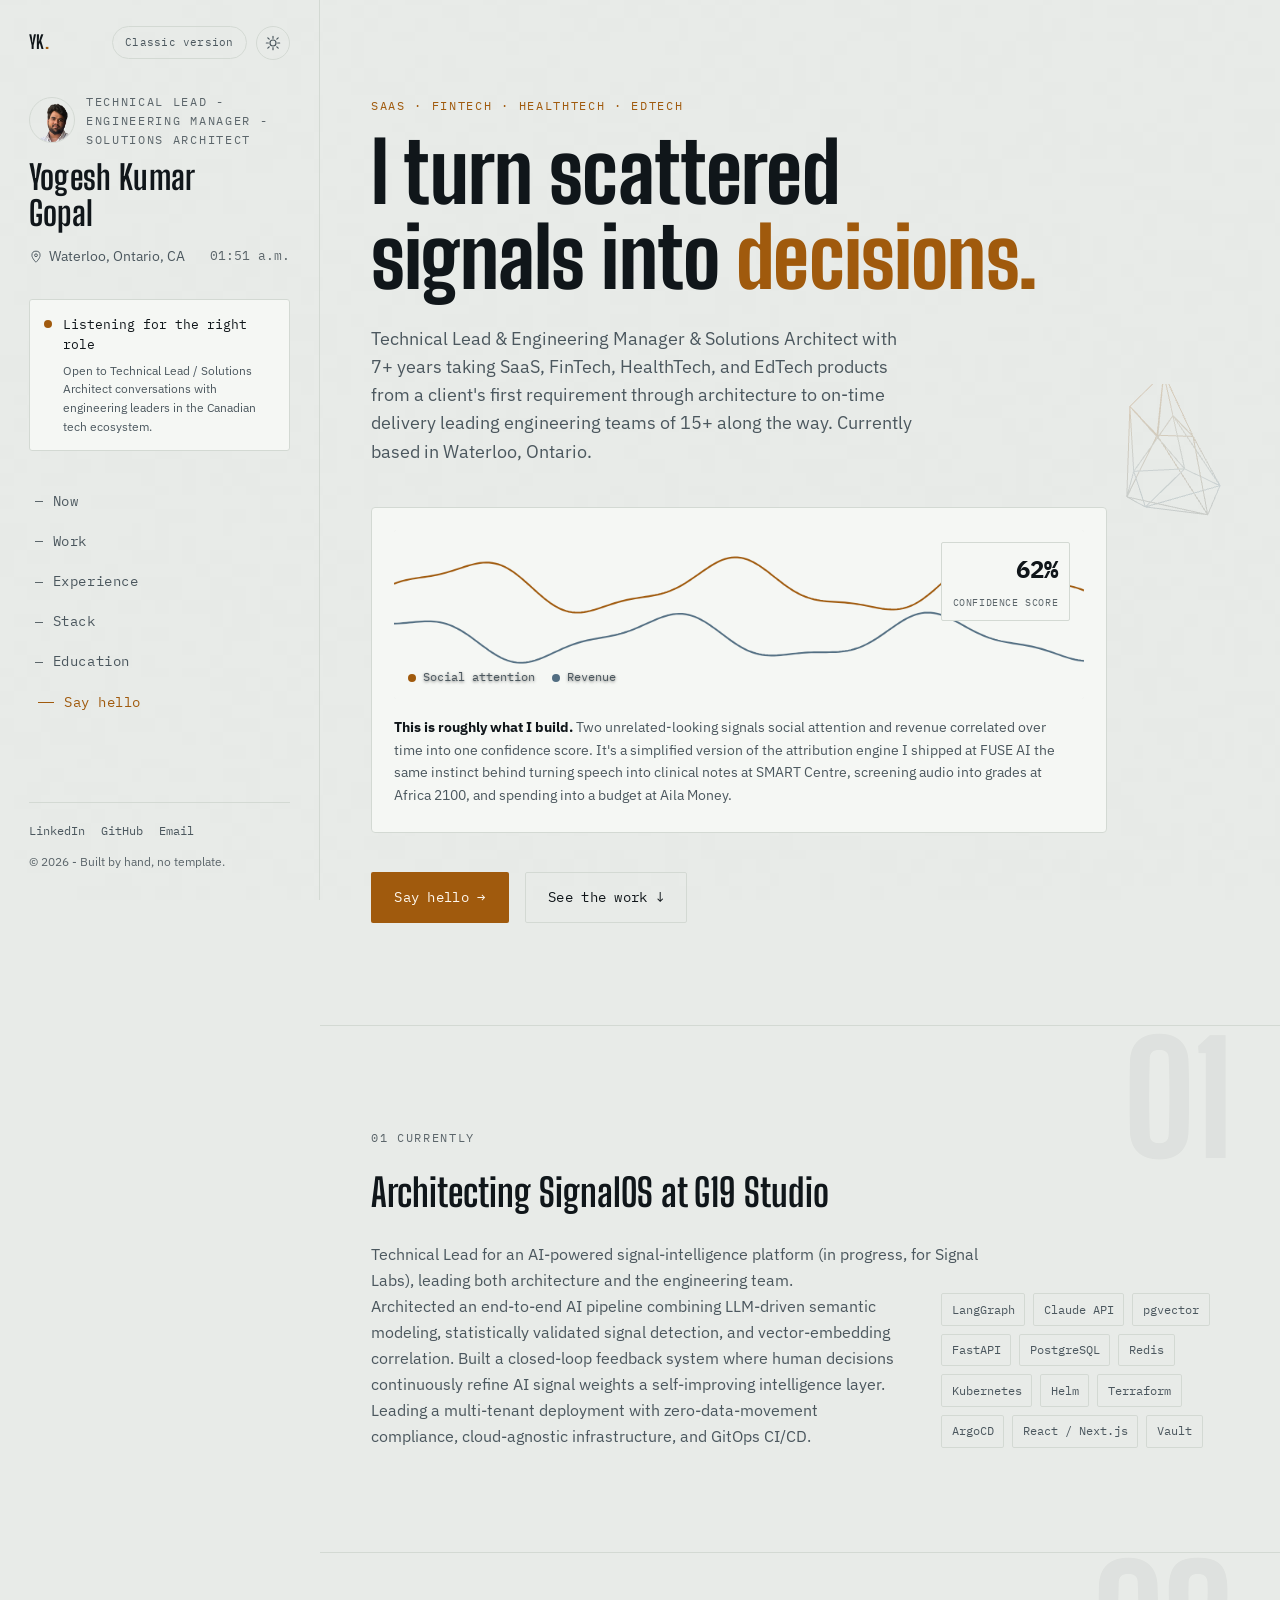
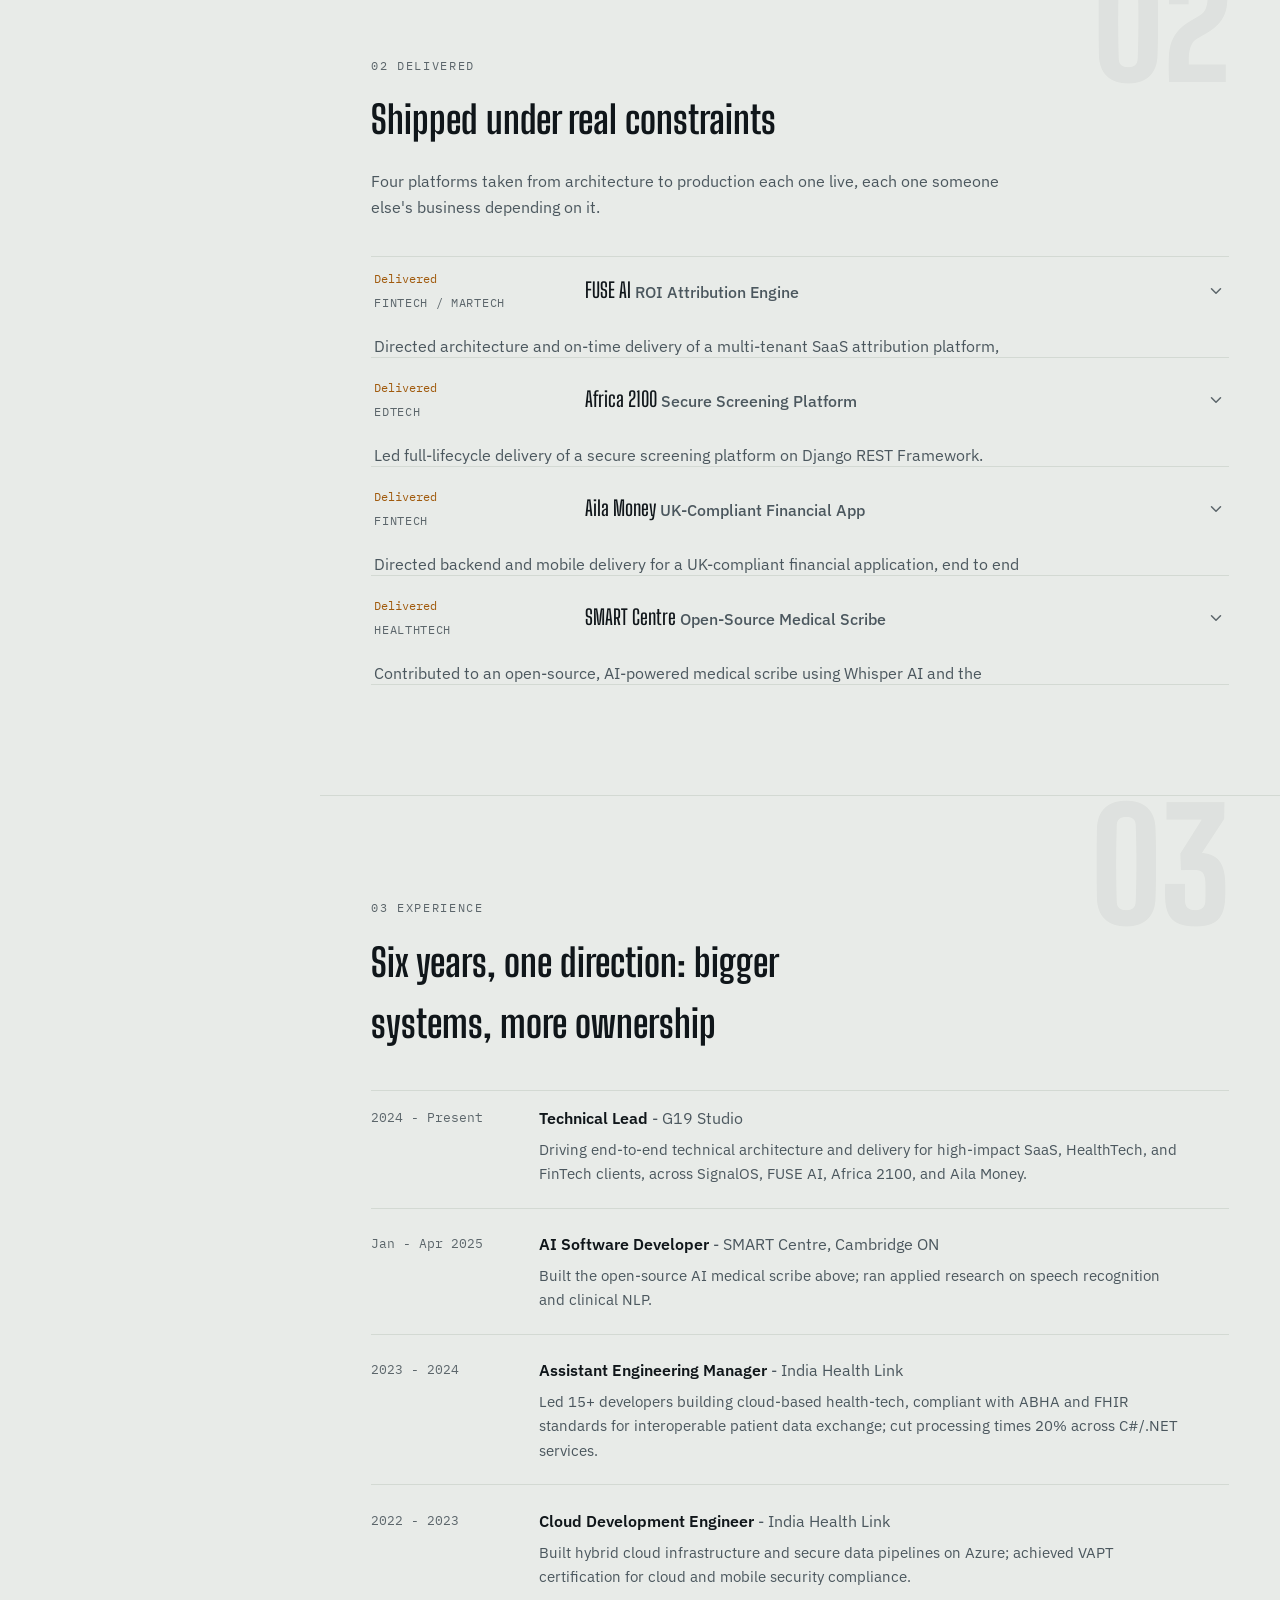
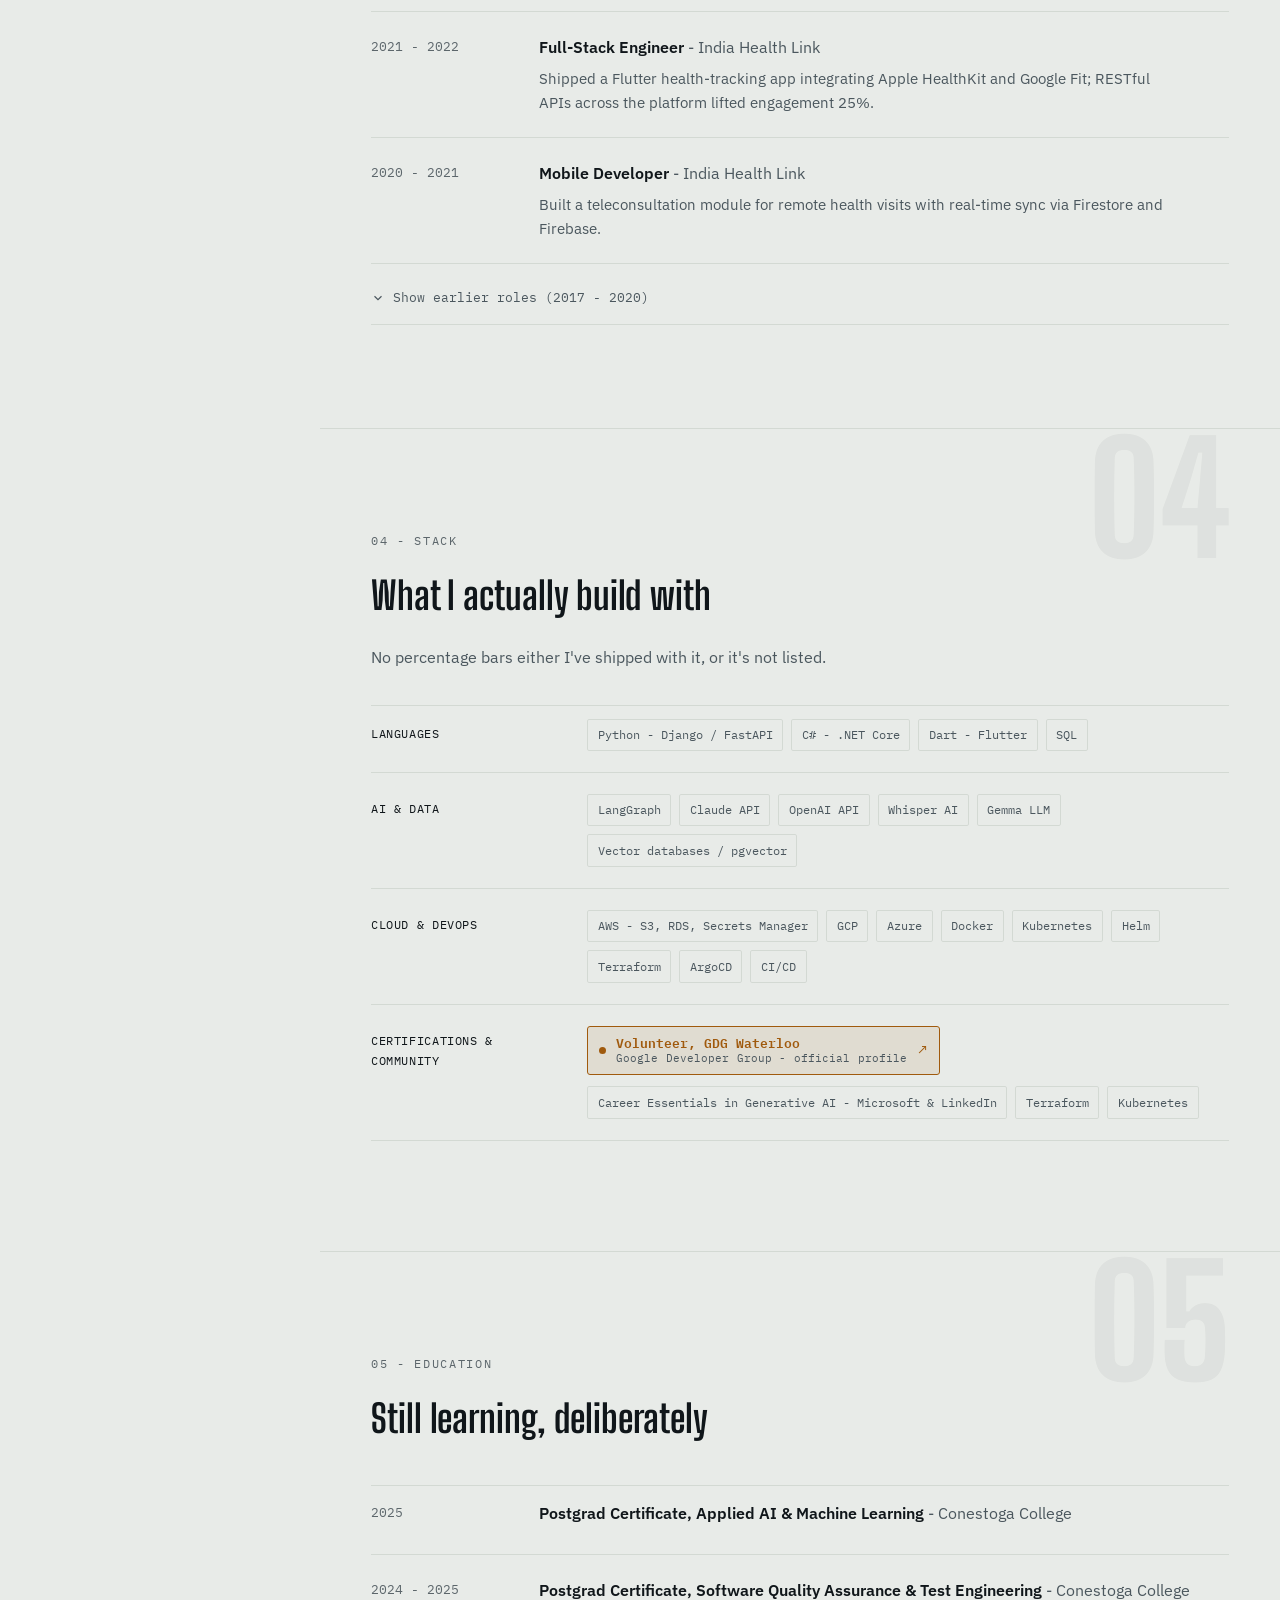
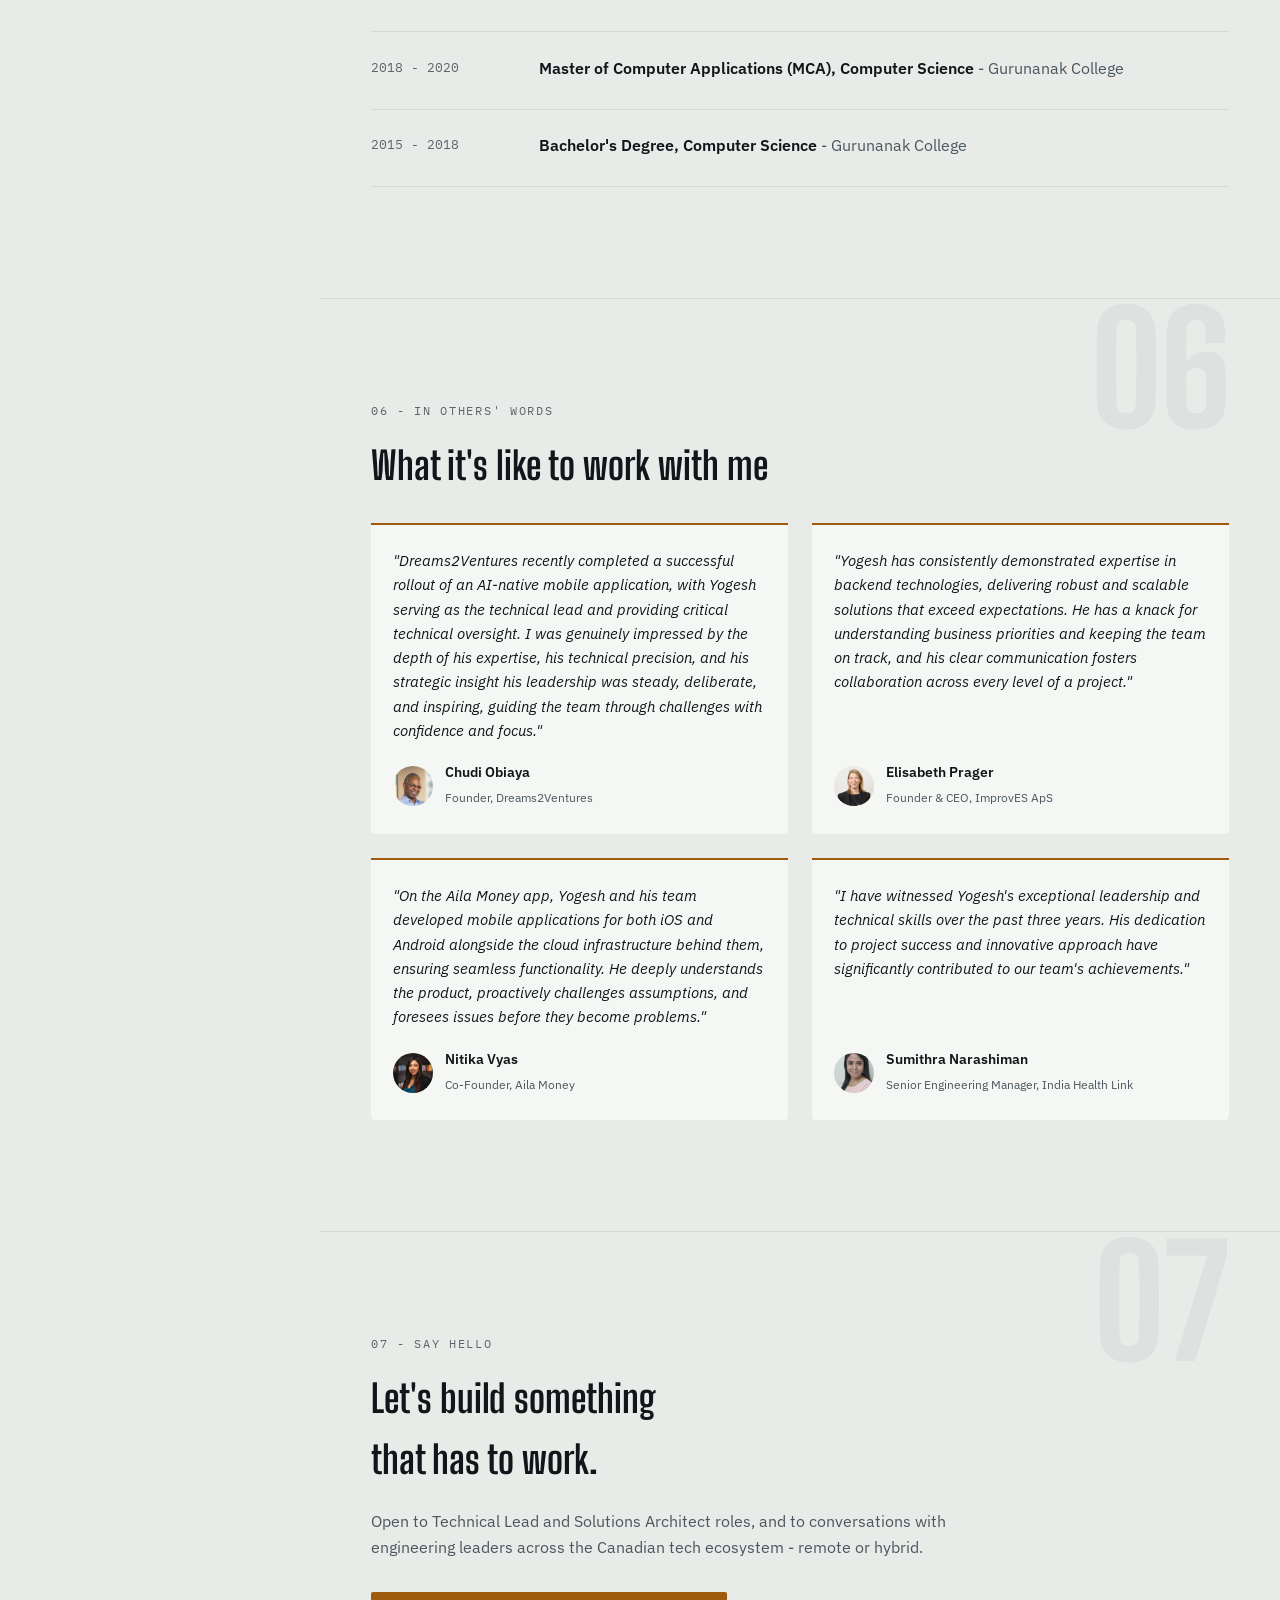
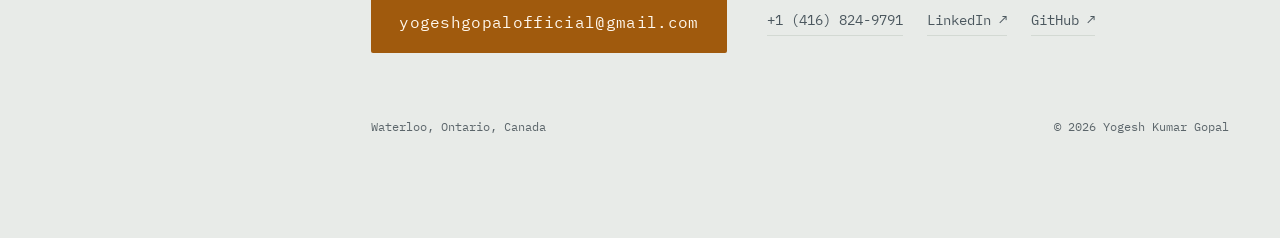
==== commit 26940bac: "Reframe hero intro: signal metaphor is a throughline, not a fourth vertical - Eyebrow now lists actu" ====
--- a/index.html
+++ b/index.html
@@ -82,11 +82,11 @@
 
     <!-- HERO -->
     <section class="section hero" id="hero">
-      <p class="eyebrow eyebrow--accent" data-reveal>Signal Intelligence · SaaS · FinTech · HealthTech</p>
+      <p class="eyebrow eyebrow--accent" data-reveal>SaaS · FinTech · HealthTech · EdTech</p>
       <h2 class="hero-title" data-reveal>I turn scattered<br>signals into <span class="accent-underline">decisions.</span></h2>
       <p class="hero-lede" data-reveal>
-        Technical Lead &amp; Engineering Manager &amp; Solutions Architect with 7+ years taking SaaS, HealthTech, and FinTech products from a
-        client's first requirement through architecture to on-time delivery leading engineering teams of 15+
+        Technical Lead &amp; Engineering Manager &amp; Solutions Architect with 7+ years taking SaaS, FinTech, HealthTech, and EdTech
+        products from a client's first requirement through architecture to on-time delivery leading engineering teams of 15+
         along the way. Currently based in Waterloo, Ontario.
       </p>
 
@@ -106,7 +106,8 @@
         <div class="hero-demo-caption">
           <p><strong>This is roughly what I build.</strong> Two unrelated-looking signals social attention and
           revenue correlated over time into one confidence score. It's a simplified version of the attribution
-          engine I shipped at FUSE AI, and the same instinct behind SignalOS, the platform I'm architecting now.</p>
+          engine I shipped at FUSE AI the same instinct behind turning speech into clinical notes at SMART Centre,
+          screening audio into grades at Africa 2100, and spending into a budget at Aila Money.</p>
         </div>
       </div>
 
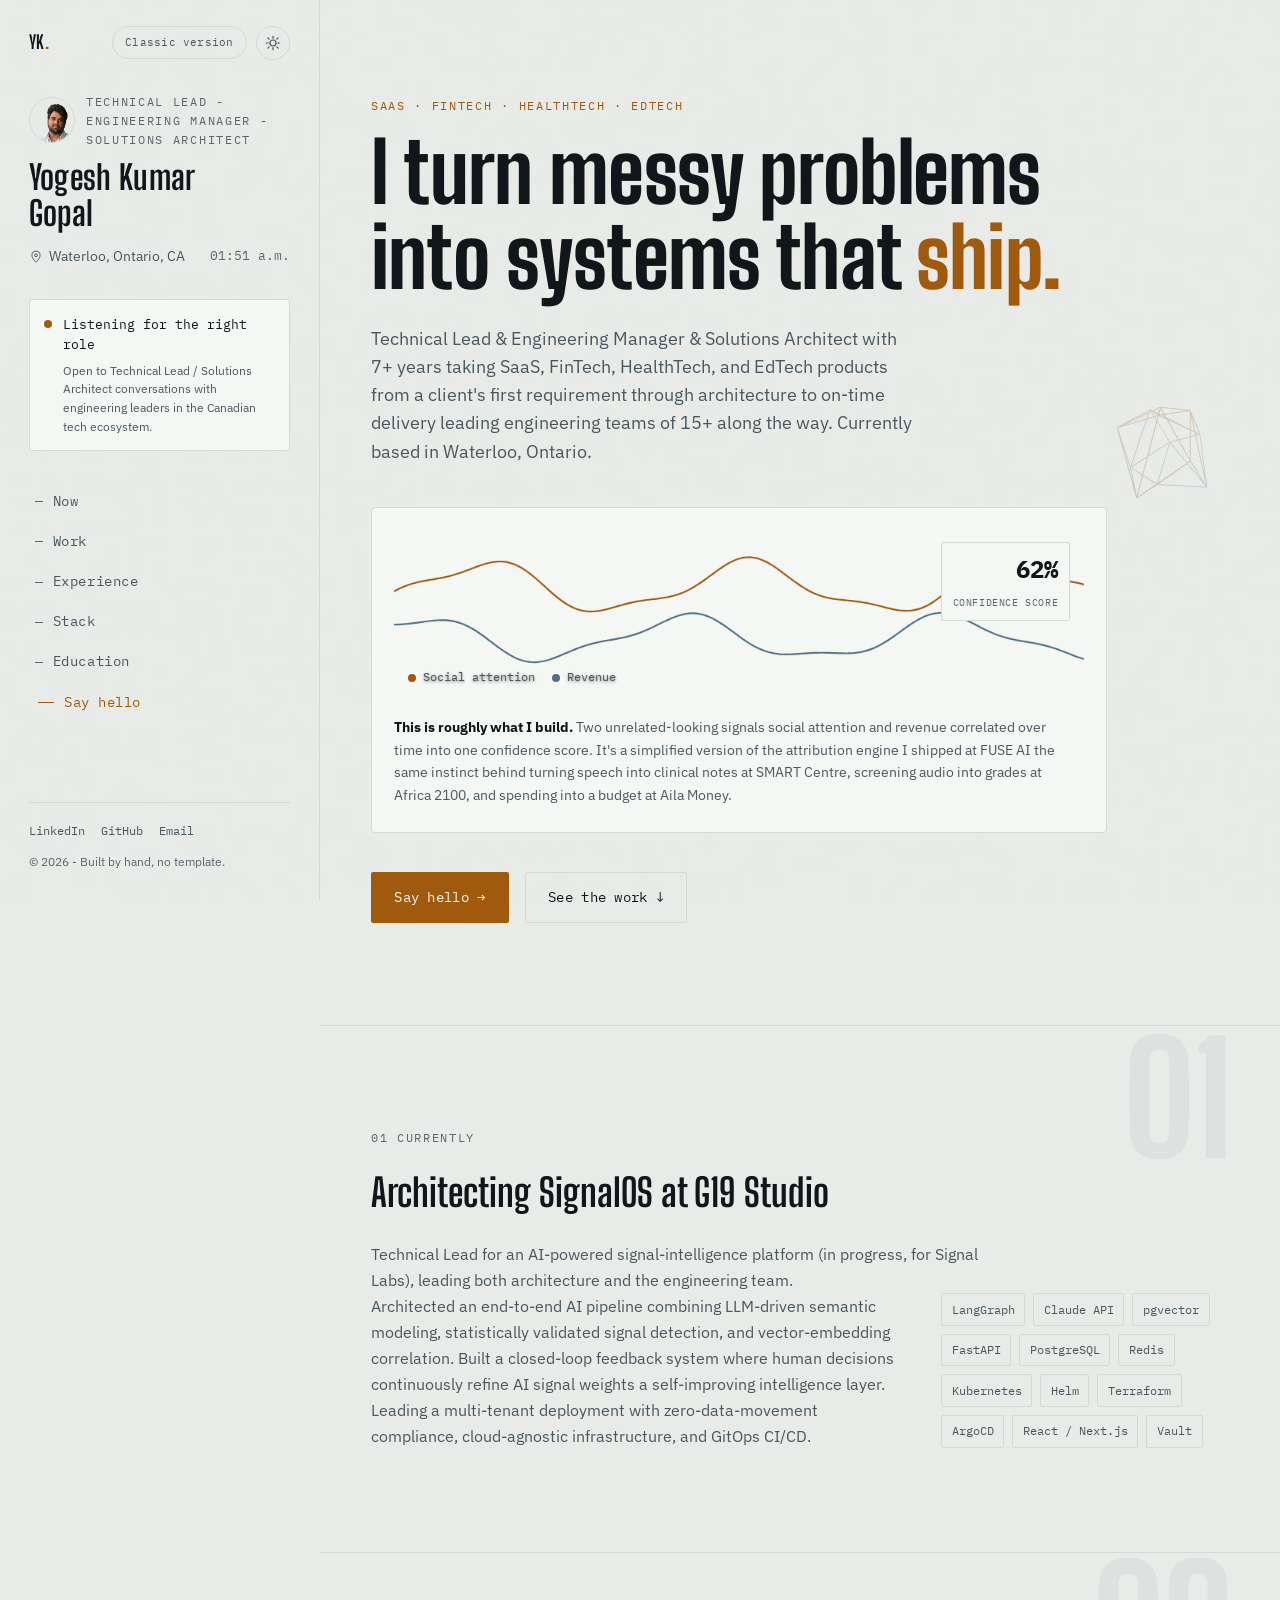
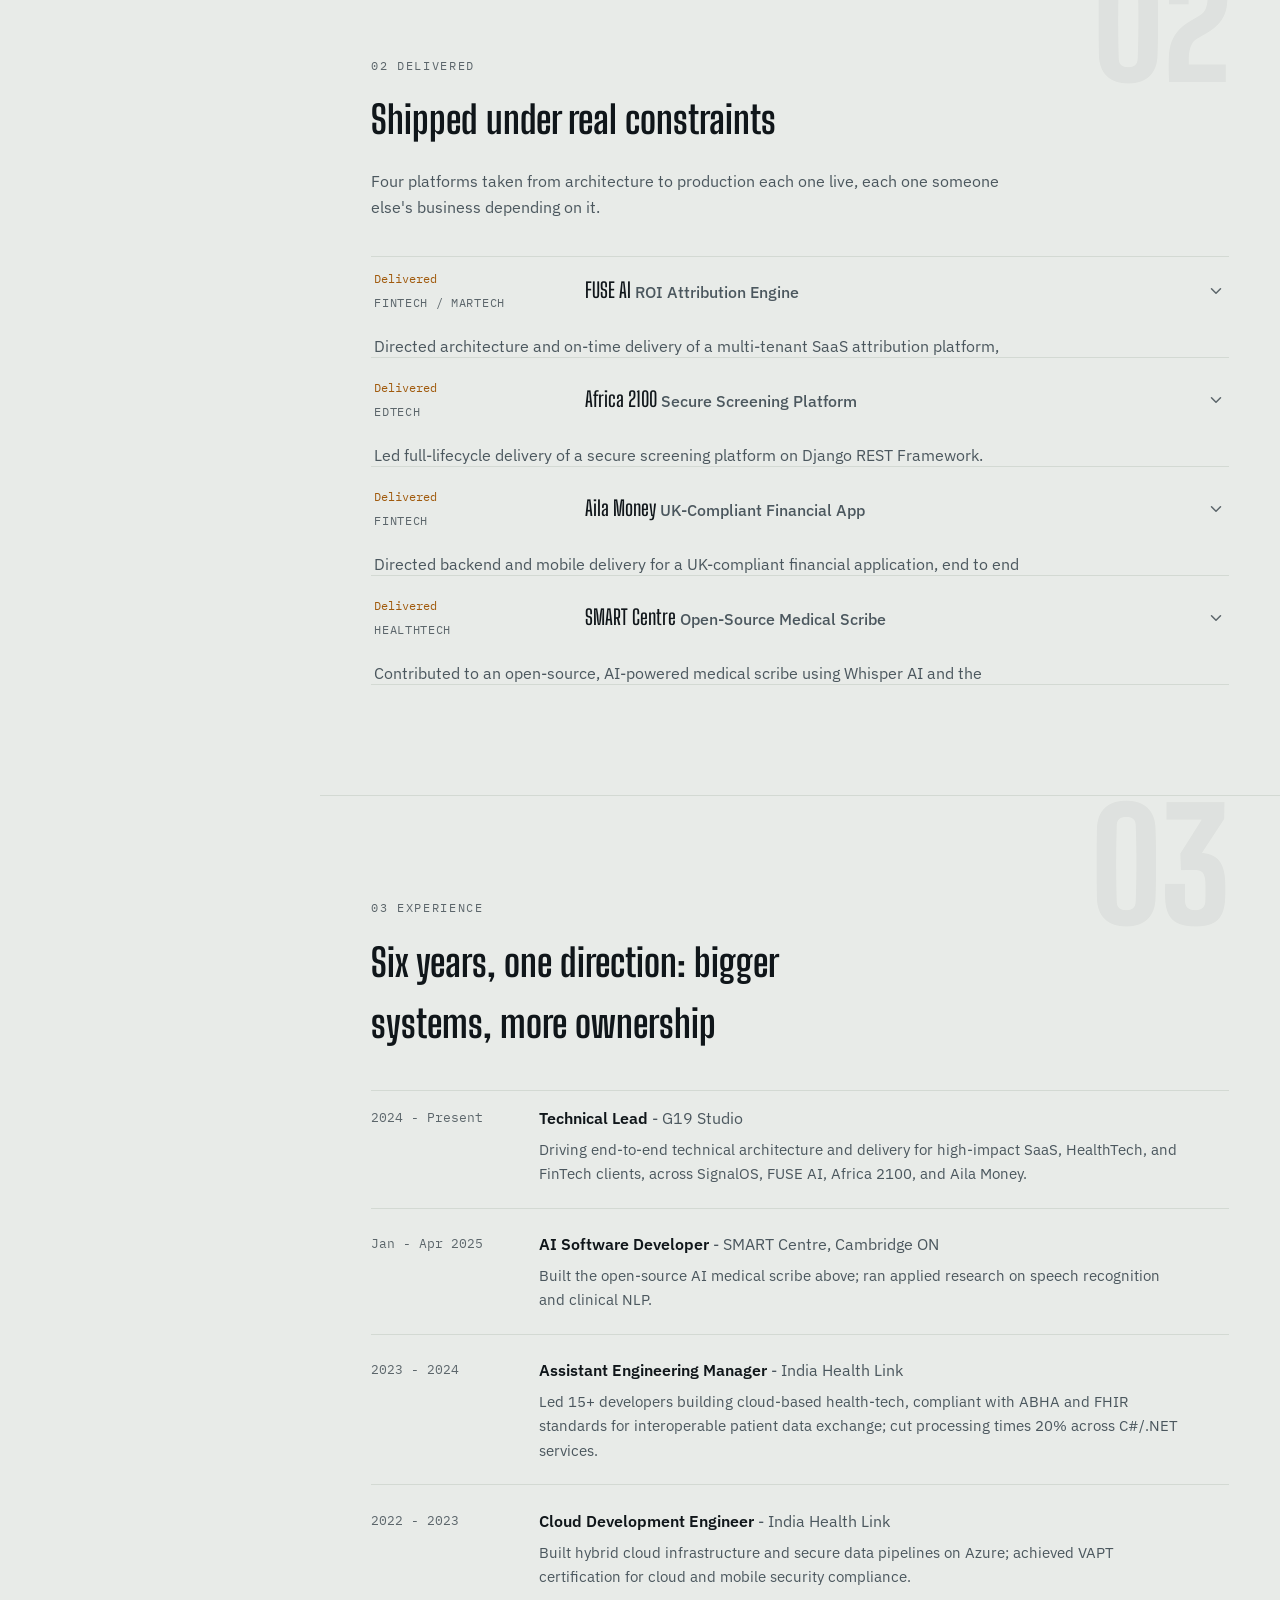
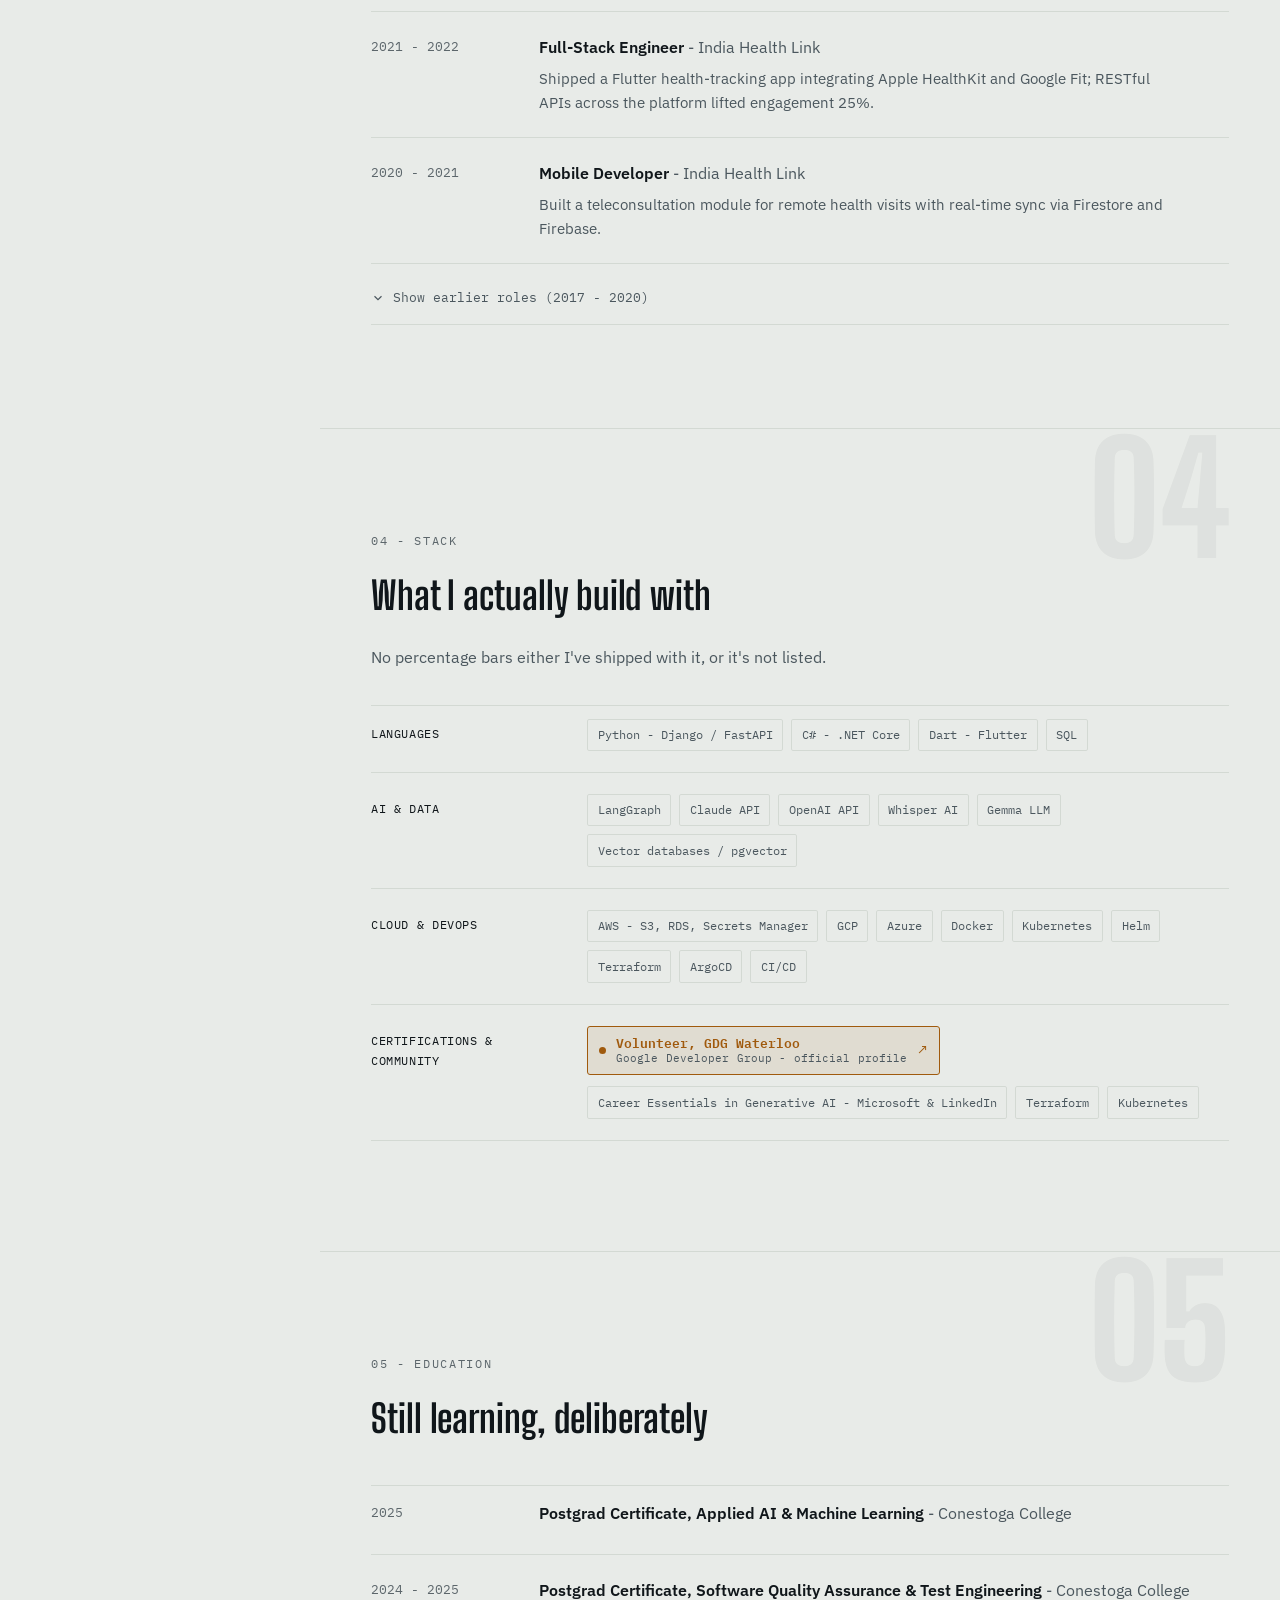
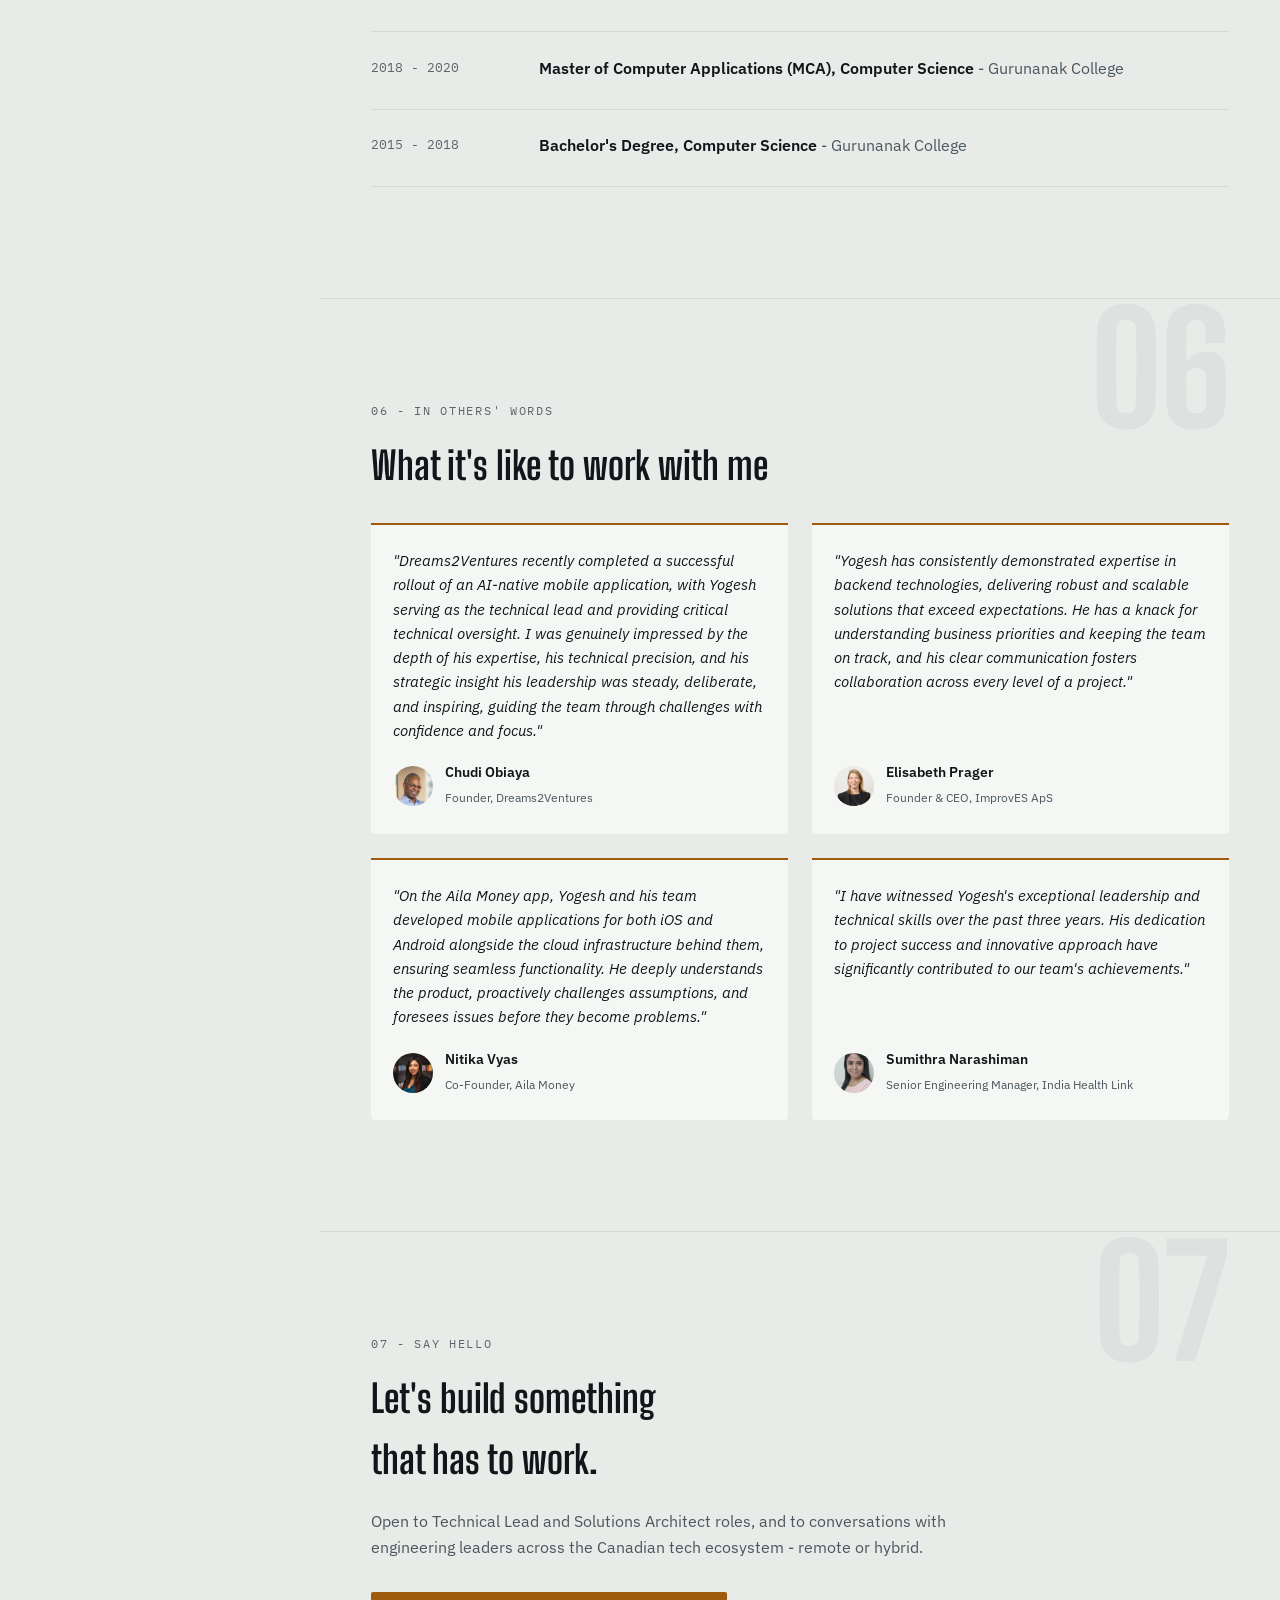
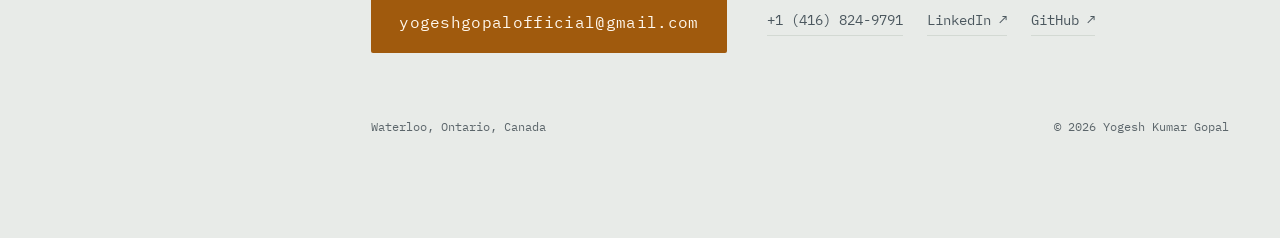
==== commit f604a5ff: "Rewrite hero headline: drop the signal metaphor entirely 'I turn scattered signals into decisions' s" ====
--- a/index.html
+++ b/index.html
@@ -83,7 +83,7 @@
     <!-- HERO -->
     <section class="section hero" id="hero">
       <p class="eyebrow eyebrow--accent" data-reveal>SaaS · FinTech · HealthTech · EdTech</p>
-      <h2 class="hero-title" data-reveal>I turn scattered<br>signals into <span class="accent-underline">decisions.</span></h2>
+      <h2 class="hero-title" data-reveal>I turn messy problems<br>into systems that <span class="accent-underline">ship.</span></h2>
       <p class="hero-lede" data-reveal>
         Technical Lead &amp; Engineering Manager &amp; Solutions Architect with 7+ years taking SaaS, FinTech, HealthTech, and EdTech
         products from a client's first requirement through architecture to on-time delivery leading engineering teams of 15+
